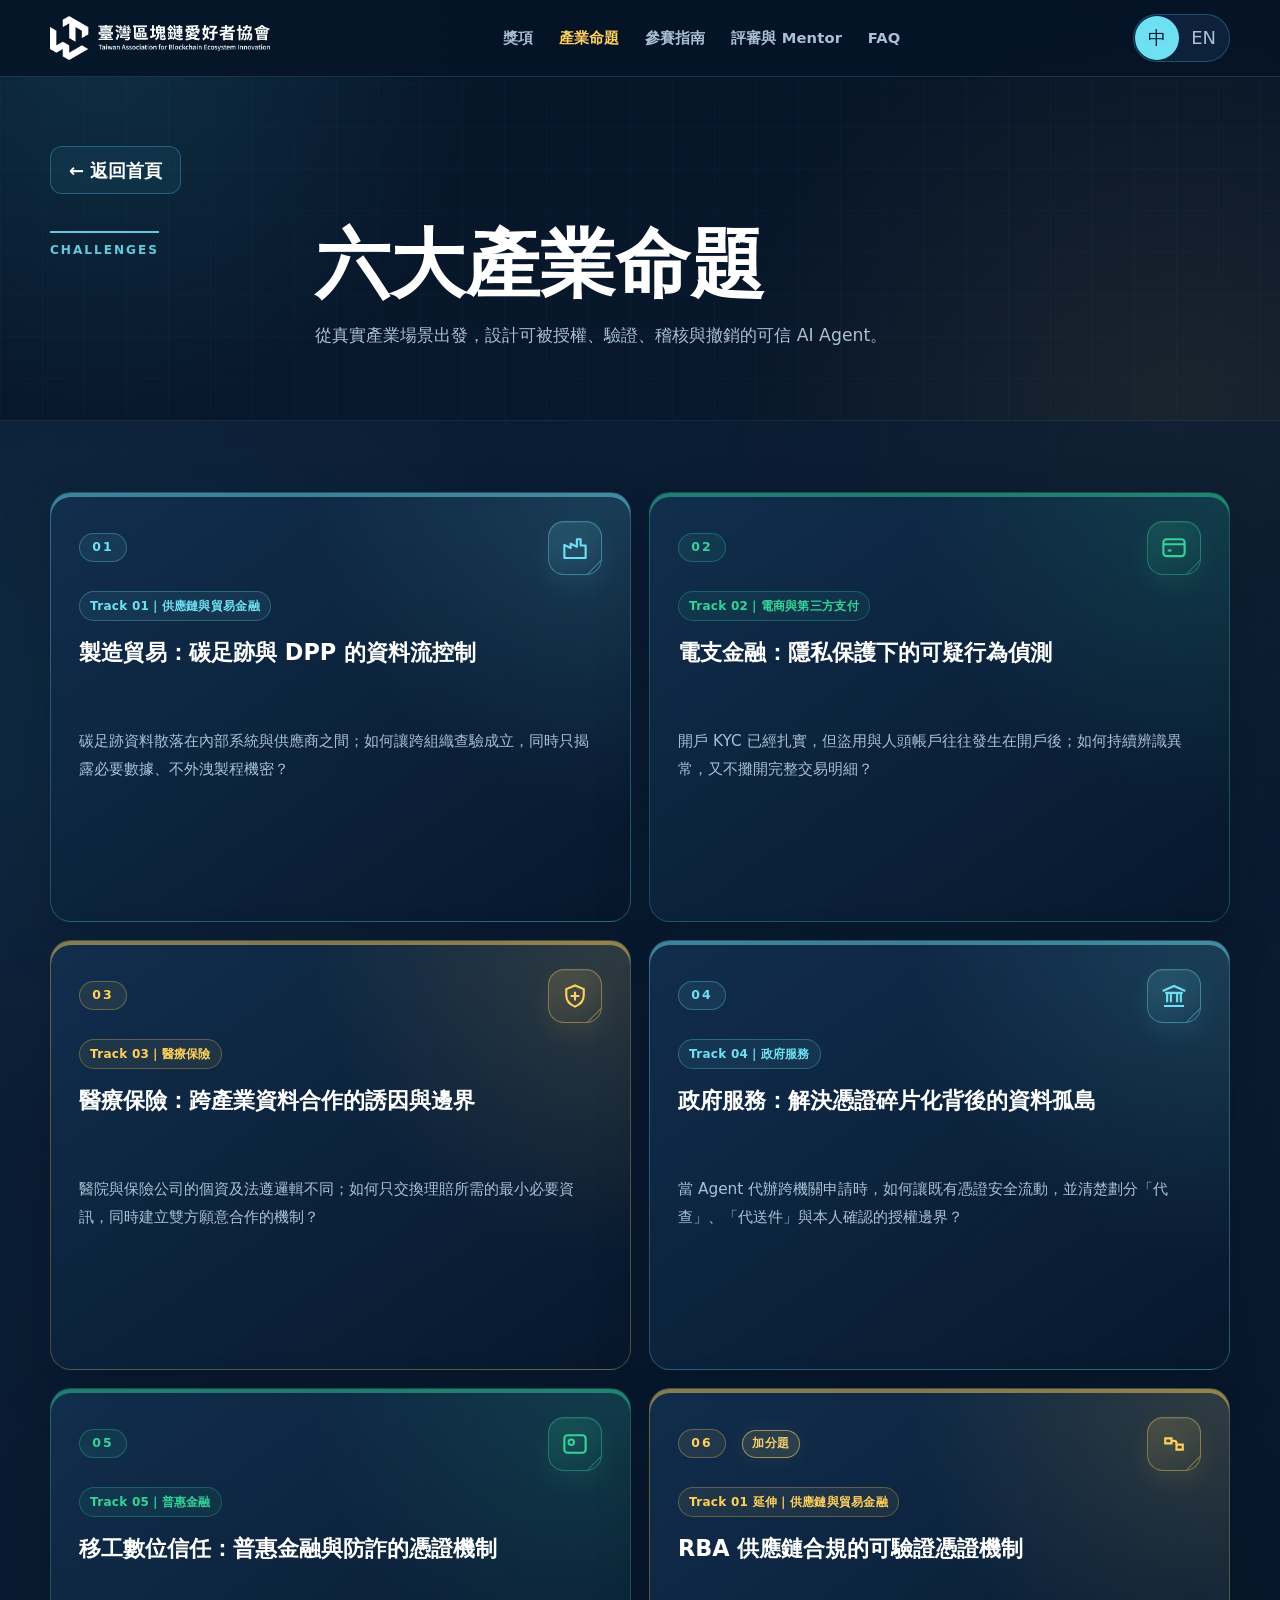
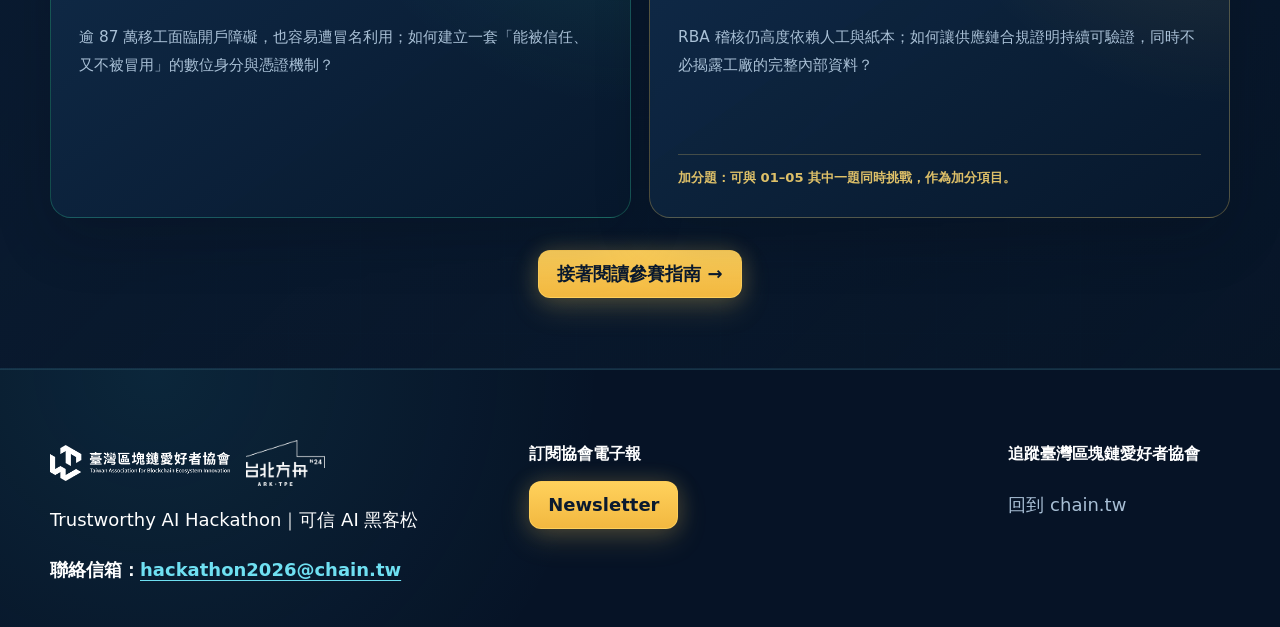
==== challenges.html @ 7a486832 "feat: restructure site into landing board and detail pages" ====
<!DOCTYPE html>
<html lang="zh-Hant" data-meta-prefix="challengesPage" data-canonical-path="challenges.html">
  <head>
    <meta charset="utf-8">
    <meta name="viewport" content="width=device-width, initial-scale=1">
    <title>六大產業命題｜可信 AI 黑客松 2026</title>
    <meta name="description" content="可信 AI 黑客松 2026 六大產業命題、核心可信問題與方向提示。">
    <meta property="og:title" content="六大產業命題｜可信 AI 黑客松 2026">
    <meta property="og:description" content="可信 AI 黑客松 2026 六大產業命題、核心可信問題與方向提示。">
    <meta property="og:type" content="website"><meta property="og:url" content="https://hackathon.chain.tw/challenges.html"><meta property="og:locale" content="zh_TW"><meta property="og:locale:alternate" content="en_US"><meta property="og:image" content="https://hackathon.chain.tw/assets/og-trustworthy-ai-hackathon.jpg">
    <meta name="twitter:card" content="summary_large_image"><meta name="twitter:title" content="六大產業命題｜可信 AI 黑客松 2026"><meta name="twitter:description" content="可信 AI 黑客松 2026 六大產業命題、核心可信問題與方向提示。"><meta name="twitter:image" content="https://hackathon.chain.tw/assets/og-trustworthy-ai-hackathon.jpg">
    <link rel="canonical" href="https://hackathon.chain.tw/challenges.html"><link rel="alternate" hreflang="zh-Hant" href="https://hackathon.chain.tw/challenges.html"><link rel="alternate" hreflang="en" href="https://hackathon.chain.tw/challenges.html?lang=en"><link rel="alternate" hreflang="x-default" href="https://hackathon.chain.tw/challenges.html">
    <link rel="icon" href="./assets/official/favicon.png"><meta name="theme-color" content="#0C1A2B"><link rel="stylesheet" href="./styles.css">
  </head>
  <body class="content-page">
    <svg class="icon-sprite" aria-hidden="true" focusable="false">
      <symbol id="icon-challenge-manufacturing" viewBox="0 0 24 24"><path d="M3.5 20V9.5l5 2.5V8.5l5 2.5V5h3v5h4v10h-17Z" fill="none" stroke="currentColor" stroke-width="1.7" stroke-linejoin="round"/></symbol>
      <symbol id="icon-challenge-finance" viewBox="0 0 24 24"><rect x="3.5" y="5" width="17" height="13.5" rx="2.5" fill="none" stroke="currentColor" stroke-width="1.7"/><path d="M3.5 9h17M7 14h3" stroke="currentColor" stroke-width="1.7"/></symbol>
      <symbol id="icon-challenge-health" viewBox="0 0 24 24"><path d="M12 20.5c4.5-2 7-5.1 7-9.2V6.5L12 3.6 5 6.5v4.8c0 4.1 2.5 7.2 7 9.2Z" fill="none" stroke="currentColor" stroke-width="1.7"/><path d="M8.5 12h7M12 8.5v7" stroke="currentColor" stroke-width="1.7"/></symbol>
      <symbol id="icon-challenge-government" viewBox="0 0 24 24"><path d="m3 8 9-4 9 4M5 9.5h14M6.5 9.5V17m3-7.5V17m5-7.5V17m3-7.5V17M4 20h16" fill="none" stroke="currentColor" stroke-width="1.7"/></symbol>
      <symbol id="icon-challenge-inclusion" viewBox="0 0 24 24"><rect x="3.5" y="5" width="17" height="14" rx="2.5" fill="none" stroke="currentColor" stroke-width="1.7"/><circle cx="9" cy="10.5" r="2.2" fill="none" stroke="currentColor" stroke-width="1.6"/></symbol>
      <symbol id="icon-challenge-compliance" viewBox="0 0 24 24"><path d="M5 7.5h5v4H5v-4Zm9 5h5v4h-5v-4Z" fill="none" stroke="currentColor" stroke-width="1.7"/><path d="M10 9.5h2a2 2 0 0 1 2 2v1" fill="none" stroke="currentColor" stroke-width="1.7"/></symbol>
    </svg>
    <a class="skip-link" href="#main" data-i18n="skip.main">跳到主要內容</a>
    <header class="site-header" data-header><div class="container header-inner">
      <a class="brand" href="./index.html"><img class="brand-logo" src="./assets/official/tabei-logo.png" alt="TABEI" width="2788" height="560"><span><strong>TABEI</strong><small>Trustworthy AI Hackathon</small></span></a>
      <button class="nav-toggle" type="button" aria-controls="site-nav" aria-expanded="false"><span></span><span></span><span></span><span class="sr-only" data-i18n="nav.menu">開啟選單</span></button>
      <div class="nav-panel" id="site-nav" data-nav-panel><nav class="site-nav" aria-label="主選單" data-i18n="aria.nav" data-i18n-attr="aria-label"><a href="./index.html#prizes" data-i18n="nav.prizes">獎項</a><a href="./challenges.html" aria-current="page" data-i18n="nav.tracks">產業命題</a><a href="./guide.html" data-i18n="nav.guide">參賽指南</a><a href="./index.html#judges" data-i18n="nav.network">評審與 Mentor</a><a href="./faq.html" data-i18n="nav.faq">FAQ</a></nav><div class="header-actions"><div class="language-toggle" role="group" aria-label="語言切換" data-i18n="aria.language" data-i18n-attr="aria-label"><button type="button" class="is-active" data-lang-button="zh-Hant" aria-pressed="true">中</button><button type="button" data-lang-button="en" aria-pressed="false">EN</button></div></div></div>
    </div></header>
    <main id="main">
      <section class="section page-intro"><div class="reveal container"><a class="button button-secondary" href="./index.html#tracks" data-i18n="challengesPage.back">← 返回首頁</a><div class="section-heading"><p class="section-kicker">Challenges</p><h1 data-i18n="challengesPage.title">六大產業命題</h1><p data-i18n="challengesPage.subtitle">從真實產業場景出發，設計可被授權、驗證、稽核與撤銷的可信 AI Agent。</p></div></div></section>
      <section class="section section-soft" id="tracks"><div class="reveal container"><div class="track-grid challenge-grid">
        <article class="track-card challenge-card" id="01" data-challenge-id="01"><div class="challenge-card-meta"><span class="track-index">01</span><span class="challenge-icon-frame" aria-hidden="true"><svg class="challenge-icon"><use href="#icon-challenge-manufacturing"></use></svg></span></div><p class="challenge-track-label" data-i18n="challenge.01.track"></p><h2 class="track-name" data-challenge-title data-i18n="challenge.01.title"></h2><p class="track-summary" data-challenge-question data-i18n="challenge.01.question"></p></article>
        <article class="track-card challenge-card" id="02" data-challenge-id="02"><div class="challenge-card-meta"><span class="track-index">02</span><span class="challenge-icon-frame" aria-hidden="true"><svg class="challenge-icon"><use href="#icon-challenge-finance"></use></svg></span></div><p class="challenge-track-label" data-i18n="challenge.02.track"></p><h2 class="track-name" data-challenge-title data-i18n="challenge.02.title"></h2><p class="track-summary" data-challenge-question data-i18n="challenge.02.question"></p></article>
        <article class="track-card challenge-card" id="03" data-challenge-id="03"><div class="challenge-card-meta"><span class="track-index">03</span><span class="challenge-icon-frame" aria-hidden="true"><svg class="challenge-icon"><use href="#icon-challenge-health"></use></svg></span></div><p class="challenge-track-label" data-i18n="challenge.03.track"></p><h2 class="track-name" data-challenge-title data-i18n="challenge.03.title"></h2><p class="track-summary" data-challenge-question data-i18n="challenge.03.question"></p></article>
        <article class="track-card challenge-card" id="04" data-challenge-id="04"><div class="challenge-card-meta"><span class="track-index">04</span><span class="challenge-icon-frame" aria-hidden="true"><svg class="challenge-icon"><use href="#icon-challenge-government"></use></svg></span></div><p class="challenge-track-label" data-i18n="challenge.04.track"></p><h2 class="track-name" data-challenge-title data-i18n="challenge.04.title"></h2><p class="track-summary" data-challenge-question data-i18n="challenge.04.question"></p></article>
        <article class="track-card challenge-card" id="05" data-challenge-id="05"><div class="challenge-card-meta"><span class="track-index">05</span><span class="challenge-icon-frame" aria-hidden="true"><svg class="challenge-icon"><use href="#icon-challenge-inclusion"></use></svg></span></div><p class="challenge-track-label" data-i18n="challenge.05.track"></p><h2 class="track-name" data-challenge-title data-i18n="challenge.05.title"></h2><p class="track-summary" data-challenge-question data-i18n="challenge.05.question"></p></article>
        <article class="track-card challenge-card" id="06" data-challenge-id="06"><div class="challenge-card-meta"><span class="track-index">06</span><span class="challenge-bonus-badge" data-i18n="challenge.06.badge">加分題</span><span class="challenge-icon-frame" aria-hidden="true"><svg class="challenge-icon"><use href="#icon-challenge-compliance"></use></svg></span></div><p class="challenge-track-label" data-i18n="challenge.06.track"></p><h2 class="track-name" data-challenge-title data-i18n="challenge.06.title"></h2><p class="track-summary" data-challenge-question data-i18n="challenge.06.question"></p><p class="challenge-bonus-note" data-i18n="challenge.06.note"></p></article>
      </div><div class="page-next"><a class="button button-primary" href="./guide.html" data-i18n="challengesPage.guide">接著閱讀參賽指南 →</a></div></div></section>
    </main>
    <footer class="site-footer"><div class="container footer-grid"><div class="footer-brand"><div class="footer-logo-row"><img src="./assets/official/tabei-logo.png" alt="TABEI" width="2788" height="560" loading="lazy"><img src="./assets/official/n24-logo-white.png" alt="N24 台北方舟" width="400" height="234" loading="lazy"></div><p>Trustworthy AI Hackathon｜可信 AI 黑客松</p><p class="footer-contact"><span data-i18n="footer.contact">聯絡信箱：</span><a href="mailto:hackathon2026@chain.tw" data-contact-link>hackathon2026@chain.tw</a></p></div><div class="footer-subscribe"><h2 data-i18n="footer.newsletter">訂閱協會電子報</h2><a class="button button-primary" href="https://chaintw.substack.com/" target="_blank" rel="noopener noreferrer" data-newsletter-link>Newsletter</a></div><div class="footer-links"><h2 data-i18n="footer.follow">追蹤臺灣區塊鏈愛好者協會</h2><a href="https://www.chain.tw/" target="_blank" rel="noopener noreferrer" data-i18n="footer.website">回到 chain.tw</a></div></div></footer>
    <button class="back-to-top" type="button" data-back-top data-i18n="back.top" data-i18n-attr="aria-label" hidden>↑</button><script src="./site-config.js"></script><script src="./content.js"></script><script src="./main.js"></script>
  </body>
</html>
---- styles.css ----
:root {
  --navy: var(--bg-deep);
  --teal: var(--brand);
  --gold: var(--accent);
  --bg-dark: var(--bg);
  --bg: var(--text);
  --bg-soft: var(--card-bg);
  --ink: var(--text);
  --ink-soft: var(--text-muted);
  --primary: var(--brand);
  --primary-dark: var(--bg);
  --trust: var(--teal);
  --award: var(--gold);
  --line: var(--card-border);
  --line-dark: rgba(255, 255, 255, 0.16);
  --shadow: 0 8px 18px rgba(10, 37, 64, 0.055);
  --shadow-soft: 0 12px 32px rgba(10, 37, 64, 0.07);
  --radius: 12px;
  --radius-sm: 10px;
  --max: 1200px;
}

* {
  box-sizing: border-box;
}

html {
  scroll-behavior: smooth;
}

body {
  margin: 0;
  color: var(--ink);
  background: var(--bg);
  font-family: "Noto Sans TC", "Microsoft JhengHei", Arial, system-ui, -apple-system, BlinkMacSystemFont, sans-serif;
  font-size: 17px;
  line-height: 1.75;
  text-rendering: optimizeLegibility;
}

body.nav-open {
  overflow: hidden;
}

img {
  max-width: 100%;
  display: block;
}

.icon-sprite {
  position: absolute;
  width: 0;
  height: 0;
  overflow: hidden;
}

svg {
  display: block;
}

a {
  color: inherit;
  text-decoration: none;
}

a:focus-visible,
button:focus-visible,
summary:focus-visible {
  outline: 3px solid rgba(21, 151, 167, 0.45);
  outline-offset: 3px;
}

p,
h1,
h2,
h3 {
  margin-top: 0;
}

ul,
ol {
  margin-top: 0;
}

button,
input {
  font: inherit;
}

.container {
  width: min(calc(100% - 40px), var(--max));
  margin-inline: auto;
}

.skip-link,
.sr-only {
  position: absolute;
  width: 1px;
  height: 1px;
  overflow: hidden;
  clip: rect(0, 0, 0, 0);
  white-space: nowrap;
}

.skip-link:focus {
  width: auto;
  height: auto;
  clip: auto;
  z-index: 100;
  top: 12px;
  left: 12px;
  padding: 10px 14px;
  border-radius: 8px;
  background: var(--bg);
  color: var(--ink);
}

.site-header {
  position: fixed;
  inset: 0 0 auto;
  z-index: 30;
  color: var(--ink);
  background: rgba(255, 255, 255, 0.96);
  border-bottom: 1px solid rgba(217, 226, 236, 0.8);
  transition: background 180ms ease, border-color 180ms ease, box-shadow 180ms ease;
}

.site-header.is-solid,
.site-header.is-open {
  background: rgba(255, 255, 255, 0.98);
  border-bottom: 1px solid var(--line);
  box-shadow: 0 8px 22px rgba(10, 37, 64, 0.08);
  backdrop-filter: blur(12px);
}

.header-inner {
  min-height: 76px;
  display: grid;
  grid-template-columns: auto 1fr auto;
  gap: 24px;
  align-items: center;
}

.brand {
  display: inline-flex;
  align-items: center;
  gap: 12px;
}

.brand-logo {
  width: 52px;
  height: 52px;
  object-fit: contain;
  border-radius: 0;
  background: transparent;
  padding: 0;
}

.brand strong,
.brand small {
  display: block;
}

.brand strong {
  font-weight: 800;
  letter-spacing: 0.02em;
}

.brand small {
  color: var(--muted, var(--ink-soft));
  font-size: 0.78rem;
}

.nav-panel {
  display: contents;
}

.site-nav {
  display: flex;
  align-items: center;
  justify-content: center;
  gap: 20px;
  font-size: 0.92rem;
  color: var(--ink-soft);
}

.site-nav a {
  padding: 8px 0;
}

.site-nav a:hover,
.site-nav a:focus-visible {
  color: var(--primary);
}

.header-actions {
  display: flex;
  align-items: center;
  gap: 12px;
}

.language-toggle {
  display: inline-flex;
  padding: 3px;
  border: 1px solid var(--line);
  border-radius: 8px;
  background: var(--text);
}

.language-toggle button {
  min-width: 38px;
  border: 0;
  border-radius: 999px;
  padding: 6px 9px;
  color: var(--ink-soft);
  background: transparent;
  cursor: pointer;
}

.language-toggle button.is-active {
  color: var(--text);
  background: var(--navy);
}

.nav-toggle {
  display: none;
  width: 42px;
  height: 42px;
  border: 1px solid var(--line);
  border-radius: 10px;
  background: var(--text);
  cursor: pointer;
}

.nav-toggle span:not(.sr-only) {
  display: block;
  width: 18px;
  height: 2px;
  margin: 4px auto;
  background: var(--navy);
}

.button {
  display: inline-flex;
  align-items: center;
  justify-content: center;
  min-height: 48px;
  padding: 12px 18px;
  border: 1px solid transparent;
  border-radius: 4px;
  font-weight: 700;
  line-height: 1.2;
  transition: transform 160ms ease, background 160ms ease, border-color 160ms ease;
}

.button:hover,
.button:focus-visible {
  transform: translateY(-1px);
}

.button[aria-disabled="true"] {
  cursor: not-allowed;
  opacity: 0.78;
}

.button[aria-disabled="true"]:hover,
.button[aria-disabled="true"]:focus-visible {
  transform: none;
}

.button-primary {
  color: var(--text);
  background: var(--navy);
}

.button-primary:hover,
.button-primary:focus-visible {
  background: var(--bg);
}

.button-secondary {
  color: var(--ink);
  background: var(--text);
  border-color: var(--line);
}

.hero .button-secondary,
.partner-cta .button-secondary {
  color: var(--text);
  background: rgba(255, 255, 255, 0.08);
  border-color: rgba(255, 255, 255, 0.28);
}

.button-small {
  min-height: 38px;
  padding: 9px 14px;
  font-size: 0.88rem;
}

.hero {
  position: relative;
  min-height: auto;
  padding: 150px 0 86px;
  overflow: hidden;
  color: var(--ink);
  background:
    linear-gradient(180deg, rgba(246, 249, 251, 0.96), var(--text) 72%),
    radial-gradient(circle at 88% 18%, rgba(0, 169, 157, 0.08), transparent 26%);
}

.network-bg {
  display: none;
}

.hero-grid {
  position: relative;
  z-index: 1;
  display: grid;
  grid-template-columns: minmax(0, 1.1fr) minmax(320px, 0.55fr);
  gap: 64px;
  align-items: center;
}

.eyebrow,
.section-kicker,
.panel-kicker,
.award-label {
  color: var(--trust);
  font-size: 0.82rem;
  font-weight: 800;
  letter-spacing: 0.08em;
  text-transform: uppercase;
}

.hero h1 {
  margin-bottom: 12px;
  color: var(--navy);
  font-family: "Noto Sans TC", "Microsoft JhengHei", Arial, sans-serif;
  font-size: clamp(3rem, 7vw, 5.8rem);
  line-height: 1.08;
  letter-spacing: 0;
}

.hero-subtitle {
  max-width: 780px;
  color: var(--primary);
  font-size: clamp(1.18rem, 2.5vw, 1.72rem);
  font-weight: 700;
}

.hero-lede {
  max-width: 680px;
  color: var(--ink-soft);
  font-size: 1.08rem;
}

.hero-meta {
  display: flex;
  flex-wrap: wrap;
  gap: 10px;
  margin: 30px 0;
}

.hero-meta span {
  padding: 9px 12px;
  border: 1px solid var(--line);
  border-radius: 8px;
  background: var(--text);
  color: var(--ink);
}

.hero-cta,
.cta-row {
  display: flex;
  flex-wrap: wrap;
  gap: 12px;
}

.hero-panel {
  padding: 28px;
  border: 1px solid var(--line);
  border-radius: var(--radius);
  background: var(--text);
  box-shadow: var(--shadow);
  backdrop-filter: none;
}

.hero-panel h2 {
  font-size: 1.55rem;
}

.trust-list {
  display: grid;
  gap: 12px;
  padding: 0;
  margin: 0;
  list-style: none;
}

.trust-list li {
  padding: 12px 14px;
  border: 1px solid var(--line);
  border-radius: 12px;
  color: var(--ink-soft);
  background: var(--bg-soft);
}

.trust-group {
  display: grid;
  gap: 12px;
  margin-top: 18px;
}

.trust-group h3 {
  margin: 0;
  color: var(--ink);
  font-size: 0.92rem;
  font-weight: 900;
}

.hero-panel .trust-group h3 {
  color: var(--primary-light);
}

.trust-group-extra {
  margin-top: 22px;
  padding-top: 18px;
  border-top: 1px solid var(--line);
}

.trust-list-secondary {
  grid-template-columns: repeat(2, minmax(0, 1fr));
}

.trust-list-secondary li {
  padding: 10px 12px;
  border-style: dashed;
  color: var(--ink-soft);
  background: var(--text);
  font-size: 0.92rem;
}

.section {
  padding: 54px 0;
  scroll-margin-top: 88px;
}

.section-soft {
  background: var(--bg-soft);
}

.section-heading {
  margin-bottom: 30px;
}

.section-heading.narrow {
  max-width: 760px;
  margin-inline: auto;
  text-align: center;
}

.section-heading h2 {
  margin-bottom: 12px;
  font-family: "Noto Sans TC", "Microsoft JhengHei", Arial, sans-serif;
  font-size: clamp(2rem, 4.5vw, 3.2rem);
  line-height: 1.15;
  letter-spacing: 0;
}

.section-heading p:not(.section-kicker) {
  max-width: 720px;
  color: var(--ink-soft);
  font-size: 1.06rem;
}

.section-heading.narrow p {
  margin-inline: auto;
}

.two-column {
  display: grid;
  grid-template-columns: minmax(0, 0.72fr) minmax(0, 1fr);
  gap: 56px;
  align-items: start;
}

.prose-card,
.feature-card,
.track-card,
.info-card,
.score-card,
.prize-card,
.workshop-card,
.partner-group,
.contact-card {
  border: 1px solid var(--line);
  border-radius: var(--radius);
  background: var(--text);
  box-shadow: var(--shadow);
}

.prose-card {
  padding: 34px;
  border: 1px solid var(--line);
  font-size: 1.08rem;
}

.question-grid {
  display: grid;
  grid-template-columns: repeat(2, minmax(0, 1fr));
  gap: 12px;
  margin-top: 24px;
}

.question-grid span {
  padding: 14px;
  border-left: 3px solid var(--primary);
  border-radius: 12px;
  background: var(--bg-soft);
  font-weight: 700;
}

.feature-grid,
.minimum-grid,
.prize-grid,
.track-grid {
  display: grid;
  grid-template-columns: repeat(4, minmax(0, 1fr));
  gap: 18px;
  border: 0;
}

.feature-card,
.minimum-card,
.prize-card {
  padding: 28px;
  border: 1px solid var(--line);
}

.foundation-groups {
  display: grid;
  gap: 20px;
}

.foundation-group {
  padding: 24px;
  border: 1px solid var(--line);
  border-radius: var(--radius-sm);
  background: var(--text);
}

.foundation-group > h3 {
  margin: 0 0 18px;
  color: var(--primary);
  font-size: 1.1rem;
}

.minimum-grid-compact {
  grid-template-columns: repeat(3, minmax(0, 1fr));
}

.minimum-grid-secondary {
  grid-template-columns: repeat(2, minmax(0, 1fr));
}

.minimum-card {
  min-height: 230px;
}

.minimum-card-secondary {
  min-height: 190px;
  background: var(--bg-soft);
}

.foundation-explain {
  max-width: 920px;
  margin: 22px auto 0;
  color: var(--ink-soft);
  line-height: 1.75;
}

.feature-icon,
.minimum-card span {
  width: 42px;
  height: 42px;
  display: grid;
  place-items: center;
  margin-bottom: 18px;
  border-radius: 6px;
  color: var(--primary);
  background: rgba(31, 111, 235, 0.08);
  font-weight: 800;
}

.feature-icon svg,
.minimum-card span svg,
.track-icon svg,
.card-icon {
  width: 24px;
  height: 24px;
}

.card-icon {
  margin-bottom: 16px;
  color: var(--primary);
}

.feature-card h3,
.minimum-card h3,
.track-card h3,
.info-card h3,
.score-card h3,
.prize-card h3,
.workshop-card h3,
.partner-group h3,
.contact-card h3 {
  margin-bottom: 10px;
  font-size: 1.2rem;
}

.feature-card p,
.minimum-card p,
.track-card dd,
.info-card li,
.prize-card p,
.workshop-card p,
.value-card p,
.contact-card p {
  color: var(--ink-soft);
}

.stat-grid {
  display: grid;
  grid-template-columns: repeat(5, minmax(0, 1fr));
  gap: 14px;
  margin-bottom: 24px;
  border: 0;
}

.stat-grid div {
  min-height: 126px;
  display: grid;
  align-content: center;
  padding: 18px;
  border: 1px solid var(--line);
  border-radius: var(--radius-sm);
  box-shadow: var(--shadow);
  background: var(--text);
}

.stat-grid strong {
  color: var(--primary);
  font-size: 2.2rem;
  line-height: 1;
}

.stat-grid span {
  color: var(--ink-soft);
  font-weight: 700;
}

.day-grid,
.score-grid,
.workshop-grid,
.sponsor-grid {
  display: grid;
  grid-template-columns: repeat(3, minmax(0, 1fr));
  gap: 18px;
  background: transparent;
}

.day-card {
  padding: 24px;
  border: 1px solid var(--line);
  border-radius: var(--radius);
  color: var(--ink);
  background: var(--text);
  box-shadow: var(--shadow);
}

.day-card span,
.workshop-card span {
  display: inline-flex;
  margin-bottom: 12px;
  color: var(--trust);
  font-weight: 800;
}

.day-card p {
  color: var(--ink-soft);
}

.track-grid {
  grid-template-columns: repeat(2, minmax(0, 1fr));
  gap: 18px;
  border: 0;
}

.track-card {
  display: block;
  padding: 28px;
  border: 1px solid var(--line);
}

.track-icon {
  width: 52px;
  height: 52px;
  display: grid;
  place-items: center;
  margin-bottom: 18px;
  border-radius: 6px;
  color: var(--text);
  background: linear-gradient(135deg, var(--primary), var(--trust));
  font-weight: 800;
}

.track-card dl {
  display: grid;
  gap: 8px;
  margin: 0;
}

.track-card dt {
  margin-top: 10px;
  color: var(--ink);
  font-weight: 800;
}

.track-card dd {
  margin: 0;
}

.pill-row {
  display: flex;
  flex-wrap: wrap;
  gap: 12px;
  margin-bottom: 28px;
}

.pill-row span {
  padding: 11px 14px;
  border: 1px solid rgba(23, 176, 168, 0.34);
  border-radius: 2px;
  color: var(--brand-bright);
  background: rgba(23, 176, 168, 0.1);
  font-weight: 800;
}

.minimum-grid {
  grid-template-columns: repeat(3, minmax(0, 1fr));
  gap: 18px;
  border: 0;
}

.minimum-card {
  border: 1px solid var(--line);
  border-radius: var(--radius);
  box-shadow: var(--shadow);
  background: var(--text);
}

.callout {
  margin-top: 24px;
  padding: 18px 20px;
  border-left: 4px solid var(--award);
  border-radius: var(--radius-sm);
  background: var(--text)8df;
  color: var(--accent);
  font-weight: 700;
}

.split-layout {
  display: grid;
  grid-template-columns: minmax(0, 0.52fr) minmax(0, 1fr);
  gap: 44px;
}

.rule-stack {
  display: grid;
  gap: 16px;
}

.info-card {
  padding: 24px;
}

.check-list {
  display: grid;
  gap: 8px;
  padding-left: 18px;
  margin-bottom: 0;
}

.score-grid {
  grid-template-columns: repeat(2, minmax(0, 1fr));
}

.score-card {
  padding: 30px;
}

.score-row {
  display: flex;
  justify-content: space-between;
  gap: 20px;
  padding: 16px 0;
  border-top: 1px solid var(--line);
}

.score-row strong {
  color: var(--primary);
  font-size: 1.4rem;
}

.prize-grid {
  grid-template-columns: 1.2fr repeat(3, minmax(0, 0.9fr));
  gap: 18px;
  border: 0;
}

.prize-grid-conservative {
  grid-template-columns: minmax(0, 1fr);
  max-width: 680px;
  margin: 0 auto;
}

.prize-grid-public {
  grid-template-columns: repeat(3, minmax(0, 1fr));
  max-width: 980px;
  margin: 0 auto;
}

.prize-main {
  border-color: rgba(226, 179, 57, 0.5);
  background: rgba(15,37,64,0.78);
  min-height: 230px;
  display: grid;
  align-content: center;
}

.prize-grid-public .prize-card {
  min-height: 230px;
  display: grid;
  align-content: center;
  gap: 12px;
}

.prize-card h3 {
  color: var(--ink);
  font-size: 1.6rem;
}

.prize-amount {
  margin: 0;
  color: var(--primary);
  font-size: clamp(1.4rem, 2.6vw, 2rem);
  font-weight: 900;
  line-height: 1.2;
}

.prize-total {
  width: fit-content;
  margin: 24px auto 0;
  padding: 10px 14px;
  border: 1px solid rgba(22, 143, 163, 0.2);
  border-radius: 999px;
  color: var(--primary);
  background: rgba(22, 143, 163, 0.08);
  font-weight: 900;
}

.prize-card ul {
  padding-left: 18px;
  margin-bottom: 0;
  color: var(--ink-soft);
}

.vc-flow {
  display: grid;
  grid-template-columns: repeat(6, minmax(0, 1fr));
  gap: 12px;
  border: 0;
  position: relative;
}

.vc-flow span {
  min-height: 118px;
  display: grid;
  align-content: center;
  justify-items: center;
  padding: 16px;
  border: 1px solid var(--line);
  border-radius: var(--radius-sm);
  background: var(--text);
  box-shadow: var(--shadow);
  text-align: center;
  font-weight: 800;
}

.vc-flow small {
  color: var(--ink-soft);
  font-weight: 600;
}

.muted {
  color: var(--ink-soft);
}

.center {
  max-width: 720px;
  margin: 24px auto 0;
  text-align: center;
}

.workshop-grid {
  grid-template-columns: repeat(2, minmax(0, 1fr));
}

.workshop-grid-conservative {
  max-width: 900px;
  margin: 0 auto;
}

.workshop-card {
  padding: 28px;
  min-height: 230px;
  display: grid;
  align-content: start;
  gap: 12px;
}

.workshop-card span {
  display: inline-flex;
  width: fit-content;
  padding: 6px 10px;
  border-radius: 999px;
  color: var(--primary);
  background: rgba(22, 143, 163, 0.1);
  font-weight: 800;
}

.partner-groups {
  display: grid;
  grid-template-columns: repeat(3, minmax(0, 1fr));
  gap: 18px;
}

.partner-group {
  padding: 24px;
}

.partner-group p {
  margin-bottom: 0;
  color: var(--ink-soft);
}

.partner-grid {
  display: grid;
  grid-template-columns: repeat(3, minmax(0, 1fr));
  gap: 12px;
}

.partner-box {
  min-height: 120px;
  display: grid;
  align-content: center;
  gap: 10px;
  padding: 18px;
  border: 1px dashed var(--card-border);
  border-radius: var(--radius-sm);
  background: var(--bg-soft);
}

.partner-box strong {
  font-size: 1.18rem;
}

.partner-box span {
  display: inline-flex;
  width: fit-content;
  padding: 6px 9px;
  border-radius: 4px;
  color: var(--accent);
  background: rgba(226, 179, 57, 0.2);
  font-size: 0.82rem;
  font-weight: 800;
}

.partner-cta {
  color: var(--ink);
  background: var(--text);
  border-top: 1px solid var(--line);
  border-bottom: 1px solid var(--line);
}

.partner-cta .section-heading p:not(.section-kicker) {
  color: var(--ink-soft);
}

.sponsor-grid {
  grid-template-columns: 0.48fr 1fr;
  align-items: start;
}

.value-grid {
  display: grid;
  grid-template-columns: repeat(4, minmax(0, 1fr));
  gap: 16px;
  border: 0;
}

.value-card {
  padding: 24px;
  border: 1px solid var(--line);
  border-radius: var(--radius-sm);
  background: var(--text);
  box-shadow: var(--shadow);
}

.value-card h3 {
  color: var(--primary);
}

.value-card p {
  margin-bottom: 0;
  color: var(--ink-soft);
}

.sponsor-grid .cta-row {
  grid-column: 2;
}

.faq-list {
  display: grid;
  gap: 12px;
  max-width: 900px;
}

.faq-list details {
  border: 1px solid var(--line);
  border-radius: var(--radius-sm);
  background: var(--text);
  box-shadow: var(--shadow);
}

.faq-list summary {
  cursor: pointer;
  padding: 18px 20px;
  font-weight: 800;
}

.faq-list p {
  margin: 0;
  padding: 0 20px 18px;
  color: var(--ink-soft);
  line-height: 1.75;
}

.contact-section {
  background: var(--text);
}

.contact-grid {
  display: grid;
  grid-template-columns: minmax(0, 0.8fr) minmax(280px, 0.55fr);
  gap: 24px;
  align-items: start;
}

.subscribe-form {
  padding: 26px;
  border: 1px solid var(--line);
  border-radius: var(--radius);
  background: var(--bg-soft);
}

.subscribe-form label {
  display: block;
  margin-bottom: 10px;
  font-weight: 800;
}

.input-row,
.footer-form {
  display: grid;
  grid-template-columns: 1fr auto;
  gap: 10px;
}

.input-row input,
.footer-form input {
  min-width: 0;
  width: 100%;
  border: 1px solid var(--line);
  border-radius: 999px;
  padding: 13px 16px;
  color: var(--ink);
  background: var(--text);
}

.form-note {
  grid-column: 1 / -1;
  margin: 10px 0 0;
  color: var(--ink-soft);
  font-size: 0.9rem;
}

.contact-card {
  padding: 26px;
}

.contact-card a:not(.button) {
  color: var(--primary);
  font-weight: 800;
}

.site-footer {
  padding: 70px 0 24px;
  color: var(--text);
  background: var(--bg-deep);
}

.footer-grid {
  display: grid;
  grid-template-columns: 1fr 1fr 0.5fr;
  gap: 36px;
}

.footer-logo-row {
  display: flex;
  flex-wrap: wrap;
  gap: 16px;
  margin-bottom: 18px;
}

.footer-logo-row img {
  max-height: 46px;
  max-width: 180px;
  object-fit: contain;
  width: auto;
}

.footer-logo-row img:first-child {
  border-radius: 0;
}

.footer-subscribe h2,
.footer-links h2 {
  font-size: 1rem;
}

.footer-form button {
  border: 0;
  border-radius: 999px;
  padding: 12px 16px;
  color: var(--text);
  background: var(--primary);
  font-weight: 800;
  cursor: pointer;
}

.footer-links {
  display: grid;
  align-content: start;
  gap: 8px;
}

.footer-links a {
  color: rgba(255, 255, 255, 0.74);
}

.footer-bottom {
  margin-top: 44px;
  padding-top: 22px;
  border-top: 1px solid var(--line-dark);
  color: rgba(255, 255, 255, 0.62);
  font-size: 0.9rem;
}

.reveal {
  opacity: 1;
  transform: none;
}

body.js-on .reveal {
  opacity: 0;
  transform: translateY(18px);
  transition: opacity 520ms ease, transform 520ms ease;
}

body.js-on .reveal.is-visible {
  opacity: 1;
  transform: translateY(0);
}

body.js-on .hero .reveal {
  opacity: 1;
  transform: none;
}

body.is-en .section-heading p:not(.section-kicker),
body.is-en .hero-lede {
  letter-spacing: 0;
}

@media (max-width: 1080px) {
  .site-nav {
    gap: 12px;
    font-size: 0.86rem;
  }

  .hero-grid,
  .two-column,
  .split-layout,
  .contact-grid,
  .sponsor-grid {
    grid-template-columns: 1fr;
  }

  .sponsor-grid .cta-row {
    grid-column: auto;
  }

  .feature-grid,
  .minimum-grid,
  .prize-grid,
  .value-grid {
    grid-template-columns: repeat(2, minmax(0, 1fr));
  }

  .prize-grid-public {
    grid-template-columns: repeat(3, minmax(0, 1fr));
  }

  .minimum-grid-compact {
    grid-template-columns: repeat(2, minmax(0, 1fr));
  }

  .stat-grid,
  .vc-flow {
    grid-template-columns: repeat(3, minmax(0, 1fr));
  }

  .partner-groups {
    grid-template-columns: 1fr;
  }
}

@media (max-width: 820px) {
  .container {
    width: min(calc(100% - 28px), var(--max));
  }

  .header-inner {
    grid-template-columns: auto auto;
    justify-content: space-between;
    min-height: 68px;
  }

  .nav-toggle {
    display: block;
  }

  .site-nav,
  .header-actions {
    position: static;
    display: flex;
    background: transparent;
  }

  .nav-panel {
    position: fixed;
    top: 78px;
    left: 14px;
    right: 14px;
    display: none;
    flex-direction: column;
    gap: 16px;
    padding: 18px;
    border: 1px solid var(--line);
    border-radius: var(--radius);
    background: rgba(255, 255, 255, 0.98);
    box-shadow: 0 20px 60px rgba(10, 37, 64, 0.16);
  }

  .site-nav {
    flex-direction: column;
    align-items: stretch;
    gap: 8px;
  }

  .header-actions {
    align-items: center;
    justify-content: space-between;
    padding-top: 14px;
    border-top: 1px solid var(--line);
  }

  body.nav-open .nav-panel {
    display: flex;
  }

  .hero {
    min-height: auto;
    padding: 126px 0 72px;
  }

  .hero h1 {
    font-size: clamp(2.8rem, 16vw, 4.8rem);
  }

  .section {
    padding: 72px 0;
  }

  .question-grid,
  .track-grid,
  .day-grid,
  .score-grid,
  .workshop-grid,
  .footer-grid {
    grid-template-columns: 1fr;
  }

  .partner-grid {
    grid-template-columns: repeat(2, minmax(0, 1fr));
  }

  .input-row,
  .footer-form {
    flex-direction: column;
  }

  .footer-form {
    grid-template-columns: 1fr;
  }
}

@media (max-width: 560px) {
  .brand small {
    display: none;
  }

  .hero-meta,
  .hero-cta,
  .cta-row {
    align-items: stretch;
    flex-direction: column;
  }

  .button {
    width: 100%;
  }

  .feature-grid,
  .minimum-grid,
  .prize-grid,
  .stat-grid,
  .vc-flow,
  .value-grid,
  .partner-grid,
  .partner-groups {
    grid-template-columns: 1fr;
  }

  .prize-grid-public,
  .minimum-grid-compact,
  .minimum-grid-secondary,
  .trust-list-secondary {
    grid-template-columns: 1fr;
  }

  .stat-grid div,
  .vc-flow span {
    min-height: 96px;
  }
}

@media (prefers-reduced-motion: reduce) {
  html {
    scroll-behavior: auto;
  }

  *,
  *::before,
  *::after {
    transition-duration: 0.01ms !important;
    animation-duration: 0.01ms !important;
    animation-iteration-count: 1 !important;
  }

  body.js-on .reveal,
  .reveal {
    opacity: 1;
    transform: none;
  }
}

/* Visual parity refactor: TABEI / chain.tw association style */
:root {
  --brand-deep: var(--bg);
  --brand-teal: var(--brand);
  --brand-cyan: var(--brand-2);
  --brand-ice: rgba(79,195,247,0.08);
  --paper: var(--text);
  --surface: rgba(20,45,80,0.55);
  --ink: var(--text);
  --muted: var(--text-muted);
  --line: var(--card-border);
  --danger: var(--accent);
  --award-accent: var(--accent);
  --bg-dark: var(--brand-deep);
  --bg: var(--paper);
  --bg-soft: var(--surface);
  --ink-soft: var(--muted);
  --primary: var(--brand-teal);
  --primary-dark: var(--brand-2);
  --trust: var(--brand-teal);
  --award: var(--award-accent);
  --shadow: none;
  --shadow-soft: 0 8px 18px rgba(18, 60, 73, 0.045);
  --radius: 4px;
  --radius-sm: 4px;
  --max: 1180px;
}

body {
  color: var(--ink);
  background: var(--paper);
  font-family: "Noto Sans TC", "Microsoft JhengHei", "PingFang TC", system-ui, sans-serif;
  font-size: 18px;
  line-height: 1.75;
}

.site-header,
.site-header.is-solid,
.site-header.is-open {
  color: var(--ink);
  background: rgba(255, 255, 255, 0.98);
  border-bottom: 1px solid var(--line);
  box-shadow: none;
}

.brand-logo {
  width: 220px;
  height: auto;
  max-height: 52px;
  padding: 0;
  border-radius: 0;
  background: transparent;
}

.brand span {
  display: none;
}

.brand strong {
  color: var(--brand-deep);
  font-weight: 700;
}

.brand small,
.site-nav {
  color: var(--muted);
}

.site-nav a:hover,
.site-nav a:focus-visible {
  color: var(--brand-teal);
}

.button {
  border-radius: 2px;
}

.button-primary {
  color: var(--text);
  background: var(--brand-teal);
}

.button-primary:hover,
.button-primary:focus-visible {
  background: var(--primary-dark);
}

.language-toggle {
  border-color: var(--line);
  border-radius: 4px;
}

.language-toggle button {
  border-radius: 2px;
}

.language-toggle button.is-active {
  color: var(--text);
  background: var(--brand-deep);
}

.hero {
  color: var(--ink);
  background:
    linear-gradient(90deg, rgba(234, 246, 247, 0.72), rgba(255, 255, 255, 0.96) 44%, var(--text)),
    linear-gradient(180deg, var(--text), var(--text));
}

.network-bg {
  display: none !important;
}

.hero-grid {
  grid-template-columns: minmax(0, 1.08fr) minmax(320px, 0.5fr);
  gap: 72px;
}

.eyebrow,
.section-kicker,
.panel-kicker,
.award-label {
  color: var(--brand-teal);
  letter-spacing: 0.02em;
  text-transform: none;
}

.hero h1 {
  color: var(--brand-deep);
  font-family: "Noto Sans TC", "Microsoft JhengHei", "PingFang TC", system-ui, sans-serif;
  font-size: clamp(3rem, 5vw, 4.6rem);
  line-height: 1.08;
}

.hero-subtitle {
  color: var(--brand-deep);
}

.hero-lede,
.section-heading p:not(.section-kicker) {
  color: var(--muted);
}

.hero-meta span {
  border-color: var(--line);
  border-radius: 2px;
  background: rgba(255, 255, 255, 0.76);
  color: var(--ink);
}

.hero-panel {
  border: 1px solid var(--line);
  border-left: 4px solid var(--brand-teal);
  border-radius: 2px;
  background: var(--text);
  box-shadow: none;
}

.trust-list li {
  border-color: var(--line);
  border-radius: 2px;
  color: var(--muted);
  background: var(--text);
}

.section-soft {
  background: var(--brand-ice);
}

.section-heading h2 {
  color: var(--brand-deep);
  font-family: "Noto Sans TC", "Microsoft JhengHei", "PingFang TC", system-ui, sans-serif;
  font-size: clamp(2rem, 4vw, 2.7rem);
}

.prose-card,
.feature-card,
.track-card,
.info-card,
.score-card,
.prize-card,
.workshop-card,
.partner-group,
.contact-card,
.value-card,
.faq-list details,
.vc-flow span,
.day-card {
  border: 1px solid var(--line);
  border-radius: 2px;
  background: var(--text);
  box-shadow: none;
}

.feature-card,
.minimum-card,
.prize-card,
.workshop-card {
  border-top: 4px solid var(--brand-teal);
}

.feature-icon,
.minimum-card span {
  border-radius: 2px;
  color: var(--brand-teal);
  background: var(--brand-ice);
}

.stat-grid {
  gap: 0;
  border-top: 1px solid var(--line);
  border-bottom: 1px solid var(--line);
}

.stat-grid div {
  border: 0;
  border-right: 1px solid var(--line);
  border-radius: 0;
  box-shadow: none;
}

.stat-grid div:last-child {
  border-right: 0;
}

.stat-grid strong,
.score-row strong,
.value-card h3 {
  color: var(--brand-teal);
}

.track-icon {
  border-radius: 2px;
  background: var(--brand-teal);
}

.callout {
  border-left-color: var(--award-accent);
  border-radius: 2px;
  background: var(--text);
  color: var(--brand-deep);
}

.prize-main {
  border-color: var(--line);
  border-top-color: var(--award-accent);
  background: var(--text);
}

.partner-box {
  border-color: var(--line);
  border-radius: 2px;
  background: var(--text);
}

.partner-box span {
  color: var(--brand-deep);
  background: var(--brand-ice);
}

.faq-list summary:hover,
.faq-list summary:focus-visible {
  color: var(--brand-teal);
}

.site-footer {
  background: var(--brand-deep);
}

@media (max-width: 820px) {
  body {
    font-size: 16px;
  }

  .brand-logo {
    width: 150px;
    max-height: 42px;
  }

  .hero-grid {
    grid-template-columns: 1fr;
    gap: 36px;
  }

  .hero-copy {
    max-width: 100%;
  }

  .nav-panel {
    background: rgba(255, 255, 255, 0.98);
    border-color: var(--line);
    box-shadow: 0 18px 42px rgba(18, 60, 73, 0.12);
  }

  .header-actions {
    border-top-color: var(--line);
  }

  .hero h1 {
    font-size: clamp(2.4rem, 11vw, 3.1rem);
    max-width: 9em;
  }
}

@media (max-width: 420px) {
  .hero h1,
  .hero-subtitle,
  .hero-lede {
    max-width: 100%;
  }

  .hero-meta {
    align-items: stretch;
  }

  .hero-meta span {
    width: 100%;
  }
}

/* Header + hero continuity pass: dark TABEI first screen only */
:root {
  --tabei-navy: var(--bg-deep);
  --tabei-navy-2: var(--bg);
  --tabei-teal: var(--brand);
  --tabei-teal-hover: var(--brand-2);
  --tabei-cyan: var(--brand-bright);
  --tabei-white: var(--text);
  --tabei-muted: var(--text-muted);
  --tabei-line: rgba(255, 255, 255, 0.16);
}

.site-header,
.site-header.is-solid,
.site-header.is-open {
  color: var(--tabei-white);
  background: linear-gradient(90deg, rgba(11, 48, 66, 0.98), rgba(16, 63, 80, 0.98));
  border-bottom: 1px solid var(--tabei-line);
  box-shadow: none;
  backdrop-filter: blur(12px);
}

.brand-logo {
  filter: none;
  opacity: 1;
}

.site-nav {
  color: var(--tabei-muted);
}

.site-nav a {
  color: var(--tabei-muted);
}

.site-nav a:hover,
.site-nav a:focus-visible {
  color: var(--tabei-white);
}

.language-toggle {
  border-color: var(--tabei-line);
  background: rgba(255, 255, 255, 0.08);
}

.language-toggle button {
  color: var(--tabei-muted);
}

.language-toggle button.is-active {
  color: var(--tabei-navy);
  background: var(--tabei-white);
}

.site-header .button-primary {
  color: var(--tabei-white);
  background: var(--tabei-teal);
}

.site-header .button-primary:hover,
.site-header .button-primary:focus-visible {
  background: var(--tabei-teal-hover);
}

.nav-toggle {
  border-color: var(--tabei-line);
  color: var(--tabei-white);
  background: rgba(255, 255, 255, 0.08);
}

.hero {
  color: var(--tabei-white);
  background:
    radial-gradient(circle at 82% 22%, rgba(21, 151, 167, 0.34), transparent 28%),
    radial-gradient(circle at 16% 22%, rgba(158, 219, 225, 0.16), transparent 34%),
    linear-gradient(135deg, var(--tabei-navy) 0%, var(--tabei-navy-2) 52%, var(--bg-deep) 100%);
}

.hero::after {
  position: absolute;
  inset: auto 0 0;
  height: 1px;
  content: "";
  background: var(--tabei-line);
}

.hero .eyebrow,
.hero .panel-kicker {
  color: var(--tabei-cyan);
}

.hero h1,
.hero-subtitle {
  color: var(--tabei-white);
}

.hero-lede {
  color: var(--tabei-muted);
}

.hero-meta span {
  color: var(--tabei-white);
  border-color: var(--tabei-line);
  background: rgba(255, 255, 255, 0.08);
}

.hero .button-primary {
  color: var(--tabei-white);
  background: var(--tabei-teal);
}

.hero .button-primary:hover,
.hero .button-primary:focus-visible {
  background: var(--tabei-teal-hover);
}

.hero-panel {
  color: var(--tabei-white);
  border-color: var(--tabei-line);
  border-left-color: var(--tabei-cyan);
  background: rgba(255, 255, 255, 0.08);
}

.hero-panel h2 {
  color: var(--tabei-white);
}

.trust-list li {
  color: var(--tabei-muted);
  border-color: var(--tabei-line);
  background: rgba(255, 255, 255, 0.06);
}

@media (max-width: 820px) {
  .nav-panel {
    background: linear-gradient(180deg, rgba(11, 48, 66, 0.99), rgba(16, 63, 80, 0.99));
    border-color: var(--tabei-line);
    box-shadow: 0 18px 42px rgba(3, 22, 32, 0.26);
  }

  .header-actions {
    border-top-color: var(--tabei-line);
  }
}

/* KV visual system: Trustworthy AI Hackathon 2026 */
:root {
  --navy-900: #0A1A2F;
  --navy-800: #0C1A2B;
  --navy-700: #0F2540;
  --cyan-400: #39C2E0;
  --cyan-300: #6FE0F2;
  --gold-400: #FFD15C;
  --gold-500: #F2B840;
  --text-100: #FFFFFF;
  --text-300: #A9C0D6;
  --bg-deep: var(--navy-900);
  --bg: var(--navy-800);
  --brand: var(--cyan-400);
  --brand-2: var(--cyan-300);
  --brand-bright: var(--cyan-300);
  --accent: var(--gold-400);
  --accent-2: var(--gold-500);
  --text: var(--text-100);
  --text-muted: var(--text-300);
  --card-bg: rgba(15,37,64,0.55);
  --card-border: rgba(57,194,224,0.30);
  --glow: 0 0 24px rgba(57,194,224,0.35);
  --navy: var(--navy-900);
  --teal: var(--cyan-400);
  --gold: var(--gold-400);
  --bg-dark: var(--navy-900);
  --bg-soft: rgba(57,194,224,0.06);
  --ink: var(--text-100);
  --ink-soft: var(--text-300);
  --primary: var(--gold-400);
  --primary-dark: var(--gold-500);
  --trust: var(--cyan-400);
  --award: var(--gold-400);
  --line: var(--card-border);
  --line-dark: var(--card-border);
  --shadow: none;
  --shadow-soft: var(--glow);
  --radius: 12px;
  --radius-sm: 12px;
  --brand-deep: var(--navy-800);
  --brand-teal: var(--cyan-400);
  --brand-cyan: var(--cyan-300);
  --brand-ice: rgba(57,194,224,0.08);
  --paper: var(--navy-900);
  --surface: rgba(57,194,224,0.06);
  --muted: var(--text-300);
  --danger: var(--gold-400);
  --award-accent: var(--gold-400);
  --tabei-navy: var(--navy-900);
  --tabei-navy-2: var(--navy-800);
  --tabei-teal: var(--cyan-400);
  --tabei-teal-hover: var(--cyan-300);
  --tabei-cyan: var(--cyan-300);
  --tabei-white: var(--text-100);
  --tabei-muted: var(--text-300);
  --tabei-line: var(--card-border);
}

body {
  color: var(--text);
  background:
    radial-gradient(circle at 20% 0%, rgba(79,195,247,0.14), transparent 30%),
    radial-gradient(circle at 80% 20%, rgba(245,227,163,0.08), transparent 26%),
    linear-gradient(180deg, var(--bg-deep), var(--bg));
}

body::before {
  position: fixed;
  inset: 0;
  z-index: -1;
  pointer-events: none;
  content: "";
  opacity: 0.06;
  background-image:
    linear-gradient(rgba(79,195,247,0.55) 1px, transparent 1px),
    linear-gradient(90deg, rgba(79,195,247,0.55) 1px, transparent 1px);
  background-size: 42px 42px;
}

.site-header,
.site-header.is-solid,
.site-header.is-open {
  color: var(--text);
  background: rgba(7,21,40,0.9);
  border-bottom: 1px solid var(--card-border);
  box-shadow: none;
}

.site-nav,
.site-nav a,
.brand small {
  color: var(--text-muted);
}

.site-nav a:hover,
.site-nav a:focus-visible,
.contact-card a:not(.button),
.faq-list summary:hover,
.faq-list summary:focus-visible {
  color: var(--brand-bright);
}

a:focus-visible,
button:focus-visible,
summary:focus-visible {
  outline: 3px solid rgba(139,224,255,0.55);
}

.language-toggle,
.nav-toggle {
  border-color: var(--card-border);
  background: rgba(20,45,80,0.55);
}

.language-toggle button {
  color: var(--text-muted);
}

.language-toggle button.is-active {
  color: var(--bg-deep);
  background: var(--brand-bright);
}

.nav-toggle span:not(.sr-only) {
  background: var(--text);
}

.button-primary,
.site-header .button-primary,
.hero .button-primary,
.footer-form button {
  color: var(--bg-deep);
  background: var(--accent);
  box-shadow: 0 0 24px rgba(255,209,92,0.28);
}

.button-primary:hover,
.button-primary:focus-visible,
.site-header .button-primary:hover,
.site-header .button-primary:focus-visible,
.hero .button-primary:hover,
.hero .button-primary:focus-visible,
.footer-form button:hover,
.footer-form button:focus-visible {
  color: var(--bg-deep);
  background: var(--accent-2);
  border-color: var(--accent);
  box-shadow: 0 0 28px rgba(255,209,92,0.38);
}

.button-secondary,
.hero .button-secondary,
.partner-cta .button-secondary {
  color: var(--text);
  background: rgba(20,45,80,0.55);
  border-color: var(--card-border);
}

.hero {
  min-height: 760px;
  color: var(--text);
  background:
    linear-gradient(90deg, rgba(7,21,40,0.72), rgba(7,21,40,0.35)),
    image-set(url("./assets/images/hero-banner-2026.webp") type("image/webp"), url("./assets/images/hero-banner-2026.jpg") type("image/jpeg")) center / cover no-repeat,
    radial-gradient(circle at 70% 42%, rgba(79,195,247,0.26), transparent 32%),
    linear-gradient(135deg, var(--bg-deep), var(--bg));
}

.hero::before {
  position: absolute;
  inset: 0;
  pointer-events: none;
  content: "";
  background:
    linear-gradient(rgba(79,195,247,0.08) 1px, transparent 1px),
    linear-gradient(90deg, rgba(79,195,247,0.08) 1px, transparent 1px);
  background-size: 46px 46px;
}

.hero::after {
  background: var(--card-border);
}

.hero-grid {
  position: relative;
  z-index: 1;
  grid-template-columns: minmax(0, 720px);
  justify-content: start;
}

.hero-copy {
  max-width: 720px;
}

.hero h1 {
  color: var(--text);
  text-shadow: 0 0 28px rgba(79,195,247,0.42);
}

.hero-subtitle,
.hero-lede,
.section-heading p:not(.section-kicker),
.feature-card p,
.minimum-card p,
.track-card dd,
.info-card li,
.workshop-card p,
.contact-card p,
.faq-list p,
.timeline span,
.value-card p,
.partner-group p,
.muted {
  color: var(--text-muted);
}

.hero-meta span {
  color: var(--text);
  background: rgba(20,45,80,0.58);
  border-color: var(--card-border);
  backdrop-filter: blur(10px);
}

.hero-meta span:first-child {
  color: var(--accent);
  border-color: rgba(245,227,163,0.45);
  text-shadow: 0 0 18px rgba(245,227,163,0.28);
}

.hero-panel,
.prose-card,
.feature-card,
.track-card,
.info-card,
.score-card,
.prize-card,
.workshop-card,
.partner-group,
.contact-card,
.value-card,
.faq-list details,
.vc-flow span,
.day-card,
.foundation-group,
.minimum-card,
.stat-grid div,
.subscribe-form,
.partner-box {
  color: var(--text);
  background: var(--card-bg);
  border: 1px solid var(--card-border);
  border-radius: 12px;
  box-shadow: none;
  backdrop-filter: blur(12px);
  transition: transform 160ms ease, box-shadow 160ms ease, border-color 160ms ease;
}

.feature-card:hover,
.track-card:hover,
.info-card:hover,
.score-card:hover,
.prize-card:hover,
.workshop-card:hover,
.partner-group:hover,
.contact-card:hover,
.value-card:hover,
.minimum-card:hover,
.day-card:hover {
  transform: translateY(-2px);
  border-color: var(--brand);
  box-shadow: var(--glow);
}

.section,
.section-soft,
.partner-cta,
.contact-section {
  background: transparent;
}

.section-kicker,
.eyebrow,
.panel-kicker,
.award-label,
.day-card span,
.workshop-card span,
.timeline time {
  color: var(--accent);
}

.section-heading h2,
.feature-card h3,
.minimum-card h3,
.track-card h3,
.info-card h3,
.score-card h3,
.prize-card h3,
.workshop-card h3,
.partner-group h3,
.contact-card h3,
.foundation-group > h3,
.trust-group h3,
.hero-panel h2 {
  color: var(--text);
}

.stat-grid {
  border-color: var(--card-border);
}

.stat-grid strong,
.score-row strong,
.value-card h3 {
  color: var(--accent);
  text-shadow: 0 0 18px rgba(255,209,92,0.28);
}

#prizes .section-heading p,
.prize-amount,
.prize-total {
  color: var(--accent);
}

.score-row {
  position: relative;
  border-top-color: var(--card-border);
}

.score-row::before {
  position: absolute;
  left: 0;
  bottom: 0;
  width: 100%;
  height: 2px;
  content: "";
  background: linear-gradient(90deg, var(--brand), var(--brand-bright));
  opacity: 0.65;
}

.trust-list li,
.trust-list-secondary li,
.pill-row span,
.workshop-card span,
.timeline time,
.partner-box span,
.question-grid span {
  color: var(--text);
  background: rgba(20,45,80,0.55);
  border-color: var(--card-border);
}

.track-icon,
.feature-icon,
.minimum-card span {
  color: var(--brand-bright);
  background: rgba(79,195,247,0.1);
  border: 1px solid var(--card-border);
  box-shadow: var(--glow);
}

.feature-icon svg,
.minimum-card span svg,
.track-icon svg,
.card-icon {
  stroke: currentColor;
  fill: none;
  filter: drop-shadow(0 0 8px rgba(79,195,247,0.38));
}

.track-card,
.minimum-card {
  position: relative;
  overflow: hidden;
}

.track-card::before,
.track-card::after,
.minimum-card::before,
.minimum-card::after {
  position: absolute;
  width: 28px;
  height: 28px;
  pointer-events: none;
  content: "";
  opacity: 0.9;
}

.track-card::before,
.minimum-card::before {
  top: 12px;
  left: 12px;
  border-top: 2px solid var(--brand-bright);
  border-left: 2px solid var(--brand-bright);
}

.track-card::after,
.minimum-card::after {
  right: 12px;
  bottom: 12px;
  border-right: 2px solid var(--brand-bright);
  border-bottom: 2px solid var(--brand-bright);
}

.callout {
  color: var(--accent);
  background: rgba(245,227,163,0.12);
  border-left-color: var(--accent);
}

.input-row input,
.footer-form input {
  color: var(--text);
  background: var(--card-bg);
  border-color: var(--card-border);
}

.input-row input::placeholder,
.footer-form input::placeholder {
  color: var(--text-muted);
}

.site-footer {
  color: var(--text);
  background: var(--bg-deep);
  border-top: 1px solid var(--card-border);
}

.footer-logo-row img:first-child {
  background: transparent;
}

.footer-links a,
.footer-bottom {
  color: var(--text-muted);
}

@media (max-width: 820px) {
  .nav-panel {
    background: rgba(7,21,40,0.96);
    border-color: var(--card-border);
    box-shadow: var(--glow);
  }

  .hero {
    background:
      linear-gradient(180deg, rgba(7,21,40,0.82), rgba(7,21,40,0.42)),
      image-set(url("./assets/images/hero-banner-2026.webp") type("image/webp"), url("./assets/images/hero-banner-2026.jpg") type("image/jpeg")) center center / cover no-repeat,
      linear-gradient(135deg, var(--bg-deep), var(--bg));
  }
}

@media (max-width: 560px) {
  .hero {
    background-position: center center;
  }
}

/* Roadmap vertical spine */
.timeline{
  counter-reset:timeline-step; position:relative;
  display:flex; flex-direction:column; gap:4px;
  max-width:720px; margin:10px 0 0; padding:6px 0; border:0; background:none;
}
.timeline::before{
  content:""; position:absolute; left:19px; top:22px; bottom:22px;
  width:2px; border-radius:2px;
  background:linear-gradient(180deg,var(--cyan-400) 0%,var(--cyan-300) 45%,var(--gold-400) 100%);
  opacity:.6;
}
.timeline-step{
  counter-increment:timeline-step; list-style:none; position:relative;
  display:flex; align-items:center; flex-wrap:wrap; gap:14px;
  min-height:auto; margin:0; padding:15px 18px 15px 52px;
  border:1px solid transparent; border-radius:12px; background:none; box-shadow:none;
  transition:background .18s ease,border-color .18s ease;
}
.timeline-step:hover{
  background:linear-gradient(180deg,rgba(79,195,247,.06),rgba(15,37,64,.5));
  border-color:var(--card-border);
}
.timeline-step::before{
  content:""; position:absolute; left:13px; top:50%; transform:translateY(-50%);
  width:14px; height:14px; border-radius:999px;
  background:var(--cyan-400); border:3px solid var(--navy-900);
  box-shadow:0 0 0 2px rgba(57,194,224,.35); z-index:1;
}
.timeline-step::after{display:none;}
.timeline-prep::before {background:var(--cyan-300); box-shadow:0 0 0 2px rgba(111,224,242,.35);}
.timeline-event::before{background:var(--gold-400); box-shadow:0 0 0 2px rgba(255,209,92,.4);}
.timeline-step time{
  flex:0 0 auto; display:inline-flex; align-items:center; justify-content:center;
  min-width:104px; min-height:34px; padding:6px 14px; border-radius:999px;
  border:1px solid rgba(255,209,92,.32); color:var(--gold-400); background:rgba(255,209,92,.08);
  font-weight:900; line-height:1;
}
.timeline-step span{flex:1 1 200px; color:var(--text); font-size:1.05rem; font-weight:800; line-height:1.4;}
.timeline-step[data-date="2026-08-05"]::before,
.timeline-step[data-date="2026-08-31"]::before{
  width:18px; height:18px; left:11px; background:var(--gold-400);
  box-shadow:0 0 0 3px rgba(255,209,92,.25),0 0 16px rgba(255,209,92,.45);
}
.timeline-step[data-date="2026-08-05"] time,
.timeline-step[data-date="2026-08-31"] time{color:var(--navy-900); background:var(--gold-400); border-color:var(--gold-400);}
.timeline-status{margin:2px 0 16px; color:var(--cyan-300); font-weight:800; font-size:.98rem;}
.timeline-step.is-past{opacity:.48;}
.timeline-step.is-past[data-date="2026-08-05"],
.timeline-step.is-past[data-date="2026-08-31"]{opacity:1;}
.timeline-step.is-past:not([data-date="2026-08-05"]):not([data-date="2026-08-31"])::before{background:var(--card-border)!important; box-shadow:none!important;}
.timeline-step.is-next{
  border-color:var(--cyan-400);
  background:linear-gradient(180deg,rgba(57,194,224,.16),rgba(15,37,64,.55));
  box-shadow:0 0 0 1px rgba(57,194,224,.55),0 0 26px rgba(57,194,224,.30);
}
.timeline-step.is-next::before{
  width:18px; height:18px; left:11px;
  background:var(--cyan-400);
  box-shadow:0 0 0 5px rgba(57,194,224,.30),0 0 22px rgba(57,194,224,.9);
  animation:tlPulse 1.6s ease-in-out infinite;
}
@keyframes tlPulse{0%,100%{transform:translateY(-50%) scale(1);}50%{transform:translateY(-50%) scale(1.28);}}
@media (max-width:600px){
  .timeline{max-width:none;}
  .timeline-step{padding:13px 14px 13px 48px; gap:10px;}
  .timeline-step time{min-width:0;}
  .timeline-step span{flex-basis:140px;}
}
/* Keep the official KV as a decorative backdrop; localized event text is
   rendered as live HTML so both languages remain readable and selectable. */
.hero {
  min-height: min(calc(56.25vw + 40px), 92vh);
  padding: 0;
  background:
    linear-gradient(180deg, rgba(7,21,40,0) 44%, rgba(7,21,40,0.55) 72%, rgba(7,21,40,0.86) 100%),
    image-set(url("./assets/images/hero-banner-2026.webp") type("image/webp"), url("./assets/images/hero-banner-2026.jpg") type("image/jpeg")) center top / cover no-repeat,
    linear-gradient(135deg, var(--bg-deep), var(--bg));
}

.hero::before {
  opacity: 0.18;
}

.hero-grid {
  min-height: inherit;
  display: block;
}

.hero-copy {
  position: relative;
  min-height: inherit;
  max-width: none;
  display: flex;
  flex-direction: column;
  justify-content: flex-end;
  padding-bottom: 22px;
}

.hero .eyebrow,
.hero h1,
.hero-subtitle,
.hero-lede,
.hero-meta {
  position: absolute;
  width: 1px;
  height: 1px;
  padding: 0;
  margin: -1px;
  overflow: hidden;
  clip: rect(0, 0, 0, 0);
  white-space: nowrap;
  border: 0;
}

.hero-cta {
  display: none;
}

.hero-cta .button {
  min-width: 148px;
  justify-content: center;
}

@media (max-width: 820px) {
  .hero {
    min-height: calc(56.25vw + 64px);
    background:
      linear-gradient(180deg, rgba(7,21,40,0.04), rgba(7,21,40,0.26)),
      image-set(url("./assets/images/hero-banner-2026.webp") type("image/webp"), url("./assets/images/hero-banner-2026.jpg") type("image/jpeg")) center 64px / 100% auto no-repeat,
      linear-gradient(135deg, var(--bg-deep), var(--bg));
  }
}

/* Prize podium */
.prize-podium{
  display:grid;
  grid-template-columns:minmax(0,.9fr) minmax(0,1.18fr) minmax(0,.9fr);
  align-items:end; max-width:1040px; gap:18px; margin-top:34px; border:0;
}
.prize-podium .prize-card{
  position:relative; display:grid; align-content:center; gap:12px;
  padding:30px 22px; min-height:210px; text-align:center; color:var(--text);
  border:1px solid var(--card-border); border-radius:16px;
  background:linear-gradient(180deg,rgba(79,195,247,.08),rgba(15,37,64,.72)),rgba(15,37,64,.72);
  box-shadow:0 18px 46px rgba(0,0,0,.18); backdrop-filter:blur(12px); overflow:hidden;
}
.prize-runner{order:1; min-height:216px;}
.prize-third {order:3; min-height:216px;}
.prize-main{
  order:2; min-height:288px; border-color:rgba(255,209,92,.7);
  background:radial-gradient(circle at 50% 0%,rgba(255,209,92,.24),transparent 55%),rgba(15,37,64,.82);
  box-shadow:0 0 42px rgba(255,209,92,.2);
}
.prize-main::before{
  content:"CHAMPION"; position:absolute; top:14px; left:50%; transform:translateX(-50%);
  padding:3px 12px; border-radius:999px; font-size:.68rem; font-weight:900; letter-spacing:.12em;
  color:var(--navy-900); background:var(--gold-400); box-shadow:0 0 18px rgba(255,209,92,.4);
}
.prize-runner::before, .prize-third::before{content:none;}
.prize-podium h3{margin:0; color:var(--text); font-size:clamp(1.4rem,2vw,1.9rem);}
.prize-main h3{padding-top:18px; font-size:clamp(1.7rem,2.4vw,2.3rem);}
.prize-podium .prize-amount{
  margin:0; white-space:nowrap; color:var(--gold-400); font-weight:900;
  font-size:clamp(1.7rem,2.6vw,2.4rem); text-shadow:0 0 22px rgba(255,209,92,.26);
}
.prize-main .prize-amount{font-size:clamp(2.1rem,3.4vw,3.1rem);}
.prize-podium .prize-card>p:not(.prize-amount){margin:0; color:var(--text-muted); font-weight:800;}
@media (max-width:760px){
  .prize-podium{grid-template-columns:1fr;}
  .prize-main,.prize-runner,.prize-third{order:initial; min-height:170px;}
  .prize-main::before{position:static; transform:none; display:inline-block; margin:0 auto 6px;}
  .prize-main h3{padding-top:0;}
}

/* 2026 IA refresh */
.header-actions {
  align-items: center;
}

.header-actions .button-small,
.language-toggle {
  min-height: 40px;
  height: 40px;
  border-radius: 999px;
}

.header-actions .button-small {
  display: inline-flex;
  align-items: center;
  justify-content: center;
  padding-block: 0;
}

.language-toggle {
  display: inline-flex;
  align-items: center;
  padding: 3px;
}

.language-toggle button {
  height: 32px;
  display: inline-flex;
  align-items: center;
  justify-content: center;
  padding: 0 12px;
  border-radius: 999px;
}

#hero .hero-cta {
  position: relative;
  z-index: 2;
  left: auto;
  bottom: auto;
  transform: none;
  display: flex;
  justify-content: center;
  gap: 12px;
  width: min(92vw, 520px);
  margin: calc(56.25vw + 88px) auto 0;
}

#hero .hero-grid,
#hero .hero-copy {
  min-height: 0;
}

#hero .hero-copy {
  padding-bottom: 34px;
}

#hero .hero-cta .button {
  min-height: 44px;
  box-shadow: 0 0 20px rgba(7, 21, 40, 0.35);
}

.compact-section {
  padding-block: 0;
}

.why-brief {
  max-width: 900px;
  color: var(--text-muted);
  font-size: 1.02rem;
}

.question-pills {
  display: flex;
  flex-wrap: wrap;
  gap: 10px;
  margin-top: 22px;
}

.question-pills span {
  width: auto;
  min-height: 38px;
  padding: 8px 14px;
  border-radius: 999px;
  font-size: 0.92rem;
}

.prize-total {
  margin: 10px 0 0;
  color: var(--gold-400);
  font-size: clamp(2.6rem, 7vw, 5.8rem);
  line-height: 0.95;
  font-weight: 900;
  letter-spacing: 0;
  text-shadow: 0 0 32px rgba(255, 209, 92, 0.28);
}

.prize-total-note {
  margin: 12px 0 0;
  color: var(--cyan-300);
  font-weight: 800;
}

@media (min-width: 768px) {
  .timeline {
    counter-reset: timeline-step;
    position: relative;
    display: flex;
    flex-direction: row;
    align-items: flex-start;
    gap: 0;
    max-width: none;
    overflow-x: auto;
    overscroll-behavior-inline: contain;
    margin: 26px 0 0;
    padding: 18px 0 22px;
    border: 0;
    background: none;
    scrollbar-width: thin;
  }

  .timeline::before {
    content: "";
    position: absolute;
    left: 52px;
    right: 52px;
    top: 46px;
    bottom: auto;
    width: auto;
    height: 2px;
    border-radius: 2px;
    background: linear-gradient(90deg, var(--cyan-400), var(--cyan-300), var(--gold-400));
    opacity: 0.72;
  }

  .timeline-step {
    counter-increment: timeline-step;
    list-style: none;
    position: relative;
    flex: 1 1 96px;
    display: flex;
    flex-direction: column;
    align-items: center;
    gap: 28px;
    min-height: 0;
    margin: 0;
    padding: 8px 6px 10px;
    border: 1px solid transparent;
    border-radius: 12px;
    background: none;
    box-shadow: none;
    text-align: center;
    transition: background 0.18s ease, border-color 0.18s ease, box-shadow 0.18s ease;
  }

  .timeline-step:hover,
  .timeline-step.is-next {
    background: linear-gradient(180deg, rgba(57, 194, 224, 0.14), rgba(15, 37, 64, 0.46));
    border-color: var(--card-border);
  }

  .timeline-step::before {
    content: "";
    position: absolute;
    left: 50%;
    top: 40px;
    transform: translateX(-50%);
    width: 14px;
    height: 14px;
    border-radius: 999px;
    background: var(--cyan-400);
    border: 3px solid var(--navy-900);
    box-shadow: 0 0 0 2px rgba(57, 194, 224, 0.35);
    z-index: 1;
  }

  .timeline-step::after {
    display: none;
  }

  .timeline-prep::before {
    background: var(--cyan-300);
    box-shadow: 0 0 0 2px rgba(111, 224, 242, 0.35);
  }

  .timeline-event::before {
    background: var(--gold-400);
    box-shadow: 0 0 0 2px rgba(255, 209, 92, 0.4);
  }

  .timeline-step time {
    order: 1;
    display: inline-flex;
    align-items: center;
    justify-content: center;
    min-width: 0;
    min-height: 30px;
    padding: 5px 8px;
    border-radius: 999px;
    border: 1px solid rgba(255, 209, 92, 0.32);
    color: var(--gold-400);
    background: rgba(255, 209, 92, 0.08);
    font-size: 0.8rem;
    font-weight: 900;
    line-height: 1;
    white-space: nowrap;
  }

  .timeline-step span {
    order: 2;
    flex: 0 0 auto;
    max-width: 132px;
    color: var(--text);
    font-size: 0.82rem;
    font-weight: 800;
    line-height: 1.32;
  }

  /* Gold milestones keyed by date (robust against inserting new steps) */
  .timeline-step[data-date="2026-08-05"]::before,
  .timeline-step[data-date="2026-08-31"]::before {
    width: 18px;
    height: 18px;
    top: 38px;
    background: var(--gold-400);
    box-shadow: 0 0 0 3px rgba(255, 209, 92, 0.25), 0 0 16px rgba(255, 209, 92, 0.45);
  }

  .timeline-step[data-date="2026-08-05"] time,
  .timeline-step[data-date="2026-08-31"] time {
    color: var(--navy-900);
    background: var(--gold-400);
    border-color: var(--gold-400);
  }

  .timeline-step.is-past {
    opacity: 0.5;
  }

  .timeline-step.is-past[data-date="2026-08-05"],
  .timeline-step.is-past[data-date="2026-08-31"] {
    opacity: 1;
  }

  .timeline-step.is-past:not([data-date="2026-08-05"]):not([data-date="2026-08-31"])::before {
    background: var(--card-border) !important;
    box-shadow: none !important;
  }

  .timeline-step.is-next {
    border-color: var(--cyan-400);
    box-shadow: 0 0 0 1px rgba(57, 194, 224, 0.5), 0 0 26px rgba(57, 194, 224, 0.28);
  }

  .timeline-step.is-next::before {
    width: 20px;
    height: 20px;
    top: 37px;
    background: var(--cyan-400);
    box-shadow: 0 0 0 5px rgba(57, 194, 224, 0.3), 0 0 22px rgba(57, 194, 224, 0.85);
    animation: tlPulseHorizontal 1.6s ease-in-out infinite;
  }
}

@keyframes tlPulseHorizontal {
  0%,
  100% {
    transform: translateX(-50%) scale(1);
  }
  50% {
    transform: translateX(-50%) scale(1.28);
  }
}

.timeline-status {
  margin: 2px 0 16px;
  color: var(--cyan-300);
  font-weight: 800;
  font-size: 0.98rem;
}

.info-feature-grid {
  grid-template-columns: repeat(4, minmax(0, 1fr));
  gap: 14px;
}

.info-feature-grid .feature-card,
.day-card,
.workshop-card,
.info-card,
.minimum-card,
.track-card {
  padding: 20px;
}

.info-feature-grid .feature-card p,
.track-card dd,
.minimum-card p,
.workshop-card p,
.info-card li {
  font-size: 0.92rem;
  line-height: 1.55;
}

.card-title-row {
  display: flex;
  align-items: center;
  gap: 12px;
}

.card-title-row h3 {
  margin: 0;
}

#tracks .track-card h3,
.trust-grid h3 {
  font-size: 1.18rem;
}

#tracks .track-icon,
.trust-grid .card-title-row span {
  flex: 0 0 auto;
}

#tracks .track-card dl {
  margin-top: 16px;
  gap: 8px;
}

.contact-inline {
  display: flex;
  flex-wrap: wrap;
  justify-content: center;
  gap: 4px;
  margin: 10px auto 14px;
  color: var(--text-muted);
  font-weight: 700;
}

.contact-inline a,
.footer-contact a {
  color: var(--cyan-300);
  text-decoration: underline;
  text-underline-offset: 4px;
}

#rules .cta-row {
  justify-content: center;
  margin-bottom: 18px;
}

.trust-summary {
  margin-top: 34px;
  max-width: 920px;
}

.trust-summary h3 {
  margin-bottom: 8px;
  color: var(--text);
}

.trust-grid {
  grid-template-columns: repeat(3, minmax(0, 1fr));
  gap: 14px;
  margin-top: 18px;
}

.foundation-explain,
.callout {
  max-width: 920px;
}

.workshop-grid-conservative {
  grid-template-columns: repeat(3, minmax(0, 1fr));
}

.footer-contact {
  margin-top: 10px;
  font-weight: 800;
}

.footer-logo-row img,
.footer-logo-row img:first-child {
  background: transparent !important;
  border-radius: 0 !important;
  padding: 0 !important;
  box-shadow: none !important;
}

@media (max-width: 1100px) {
  .info-feature-grid,
  .trust-grid,
  .workshop-grid-conservative {
    grid-template-columns: repeat(2, minmax(0, 1fr));
  }
}

@media (max-width: 767px) {
  .header-actions .button-small,
  .language-toggle {
    height: 38px;
    min-height: 38px;
  }

  #hero .hero-cta {
    bottom: auto;
    width: calc(100vw - 28px);
    gap: 8px;
    margin-top: calc(56.25vw + 78px);
  }

  #hero .hero-cta .button {
    min-width: 0;
    flex: 1 1 0;
    padding-inline: 12px;
    font-size: 0.88rem;
  }

  .info-feature-grid,
  .trust-grid,
  .workshop-grid-conservative {
    grid-template-columns: 1fr;
  }

  .timeline {
    counter-reset: timeline-step;
    position: relative;
    display: flex;
    flex-direction: column;
    gap: 4px;
    max-width: none;
    margin: 10px 0 0;
    padding: 6px 0;
    border: 0;
    background: none;
  }

  .timeline::before {
    content: "";
    position: absolute;
    left: 19px;
    top: 22px;
    bottom: 22px;
    width: 2px;
    height: auto;
    border-radius: 2px;
    background: linear-gradient(180deg, var(--cyan-400) 0%, var(--cyan-300) 45%, var(--gold-400) 100%);
    opacity: 0.6;
  }

  .timeline-step {
    counter-increment: timeline-step;
    list-style: none;
    position: relative;
    display: flex;
    align-items: center;
    flex-wrap: wrap;
    gap: 10px;
    min-height: auto;
    margin: 0;
    padding: 13px 14px 13px 48px;
    border: 1px solid transparent;
    border-radius: 12px;
    background: none;
    box-shadow: none;
    text-align: left;
  }

  .timeline-step::before {
    content: "";
    position: absolute;
    left: 13px;
    top: 50%;
    transform: translateY(-50%);
    width: 14px;
    height: 14px;
    border-radius: 999px;
    background: var(--cyan-400);
    border: 3px solid var(--navy-900);
    box-shadow: 0 0 0 2px rgba(57, 194, 224, 0.35);
    z-index: 1;
  }

  .timeline-step time {
    min-width: 0;
  }

  .timeline-step span {
    flex: 1 1 140px;
    max-width: none;
    font-size: 1rem;
  }

  .timeline-step[data-date="2026-08-05"]::before,
  .timeline-step[data-date="2026-08-31"]::before,
  .timeline-step.is-next::before {
    top: 50%;
    left: 11px;
    transform: translateY(-50%);
  }

  .timeline-step.is-next::before {
    animation: tlPulse 1.6s ease-in-out infinite;
  }
}

/* ============================================================
   BUILDMODE refresh: countdown / stat band / marquee /
   track accordion / benefits / partners coming-soon / venue
   ============================================================ */

/* A-2 Hero tagline — top of the hero bottom cluster, overlaying the lower KV
   (hero-copy uses justify-content:flex-end to pin the cluster to the fold). */
.hero .hero-tagline {
  position: relative;
  z-index: 2;
  width: min(92vw, 520px);
  margin: 0 auto;
  text-align: center;
  font-size: clamp(1.05rem, 2.2vw, 1.45rem);
  font-weight: 800;
  letter-spacing: 0.01em;
  color: var(--text-100);
  text-shadow: 0 1px 10px rgba(7, 21, 40, 0.6);
}
#hero .hero-cta {
  margin-top: 12px;
}
/* Give the flex column room so justify-content:flex-end pins the cluster
   to the fold (overrides the earlier `#hero .hero-copy{min-height:0}`). */
#hero .hero-copy {
  min-height: min(calc(56.25vw + 40px), 92vh);
  padding-bottom: 22px;
}

/* A-1 Countdown — compact, sits between tagline and CTA. */
.hero .countdown {
  position: relative;
  z-index: 2;
  width: min(92vw, 520px);
  margin: 12px auto 0;
}
.countdown-label {
  margin: 0 0 5px;
  font-size: 0.74rem;
  font-weight: 700;
  letter-spacing: 0.14em;
  text-transform: uppercase;
  color: var(--text-100);
  text-align: center;
  text-shadow: 0 1px 8px rgba(7, 21, 40, 0.7);
}
.countdown-grid {
  display: grid;
  grid-template-columns: repeat(4, minmax(0, 1fr));
  gap: 8px;
  max-width: 380px;
  margin: 0 auto;
}
.countdown-cell {
  display: flex;
  flex-direction: column;
  align-items: center;
  gap: 2px;
  padding: 7px 4px;
  border: 1px solid var(--card-border);
  border-radius: 10px;
  background: rgba(9, 24, 44, 0.72);
  backdrop-filter: blur(6px);
}
.countdown-num {
  font-size: clamp(1.3rem, 3.2vw, 1.85rem);
  font-weight: 900;
  line-height: 1;
  color: var(--gold-400);
  font-variant-numeric: tabular-nums;
  font-feature-settings: "tnum" 1;
}
.countdown-unit {
  font-size: 0.66rem;
  font-weight: 700;
  letter-spacing: 0.08em;
  text-transform: uppercase;
  color: var(--text-300);
}

/* B-1 Stat band */
.statband-section {
  padding: 22px 0 10px;
}
.statband {
  display: grid;
  grid-template-columns: repeat(4, 1fr);
  gap: 14px;
  padding: 20px;
  border: 1px solid var(--card-border);
  border-radius: var(--radius);
  background: var(--card-bg);
}
.statband-item {
  display: flex;
  flex-direction: column;
  gap: 4px;
  padding: 6px 10px;
  border-left: 2px solid rgba(57, 194, 224, 0.28);
  transition: transform 180ms ease, border-color 180ms ease;
}
.statband-item:hover {
  transform: translateY(-2px);
  border-left-color: var(--gold-400);
}
.statband-num {
  font-size: clamp(1.5rem, 3.4vw, 2.2rem);
  font-weight: 900;
  line-height: 1.1;
  color: var(--gold-400);
  font-variant-numeric: tabular-nums;
  font-feature-settings: "tnum" 1;
}
.statband-label {
  font-size: 0.82rem;
  color: var(--text-muted);
  line-height: 1.4;
}

/* B-2 Role marquee */
.role-marquee {
  margin-top: 14px;
  overflow: hidden;
  -webkit-mask-image: linear-gradient(90deg, transparent, #000 8%, #000 92%, transparent);
  mask-image: linear-gradient(90deg, transparent, #000 8%, #000 92%, transparent);
}
.role-marquee-track {
  display: flex;
  width: max-content;
  animation: roleMarquee 42s linear infinite;
}
.role-marquee:hover .role-marquee-track {
  animation-play-state: paused;
}
.role-marquee-group {
  white-space: nowrap;
  padding-right: 2.5rem;
  font-size: 0.9rem;
  font-weight: 500;
  letter-spacing: 0.04em;
  color: var(--text-muted);
}
@keyframes roleMarquee {
  from { transform: translateX(0); }
  to { transform: translateX(-50%); }
}

/* C-1 Track accordion */
.track-accordion {
  display: grid;
  grid-template-columns: repeat(4, 1fr);
  gap: 16px;
  align-items: start;
}
.track-accordion .track-card {
  padding: 0;
  overflow: hidden;
}
.track-accordion summary {
  display: grid;
  grid-template-columns: auto auto 1fr auto;
  align-items: center;
  gap: 12px;
  padding: 18px;
  cursor: pointer;
  list-style: none;
}
.track-accordion summary::-webkit-details-marker {
  display: none;
}
.track-index {
  font-size: 0.9rem;
  font-weight: 900;
  color: var(--gold-400);
  font-variant-numeric: tabular-nums;
}
.track-accordion .track-icon {
  display: inline-flex;
  width: 34px;
  height: 34px;
  align-items: center;
  justify-content: center;
  color: var(--cyan-400);
}
.track-accordion .track-icon svg {
  width: 22px;
  height: 22px;
}
.track-head {
  display: flex;
  flex-direction: column;
  gap: 2px;
  min-width: 0;
}
.track-name {
  font-size: 1.02rem;
  font-weight: 800;
  color: var(--text-100);
}
.track-summary {
  font-size: 0.85rem;
  line-height: 1.4;
  color: var(--text-muted);
}
.track-chevron {
  width: 12px;
  height: 12px;
  border-right: 2px solid var(--text-muted);
  border-bottom: 2px solid var(--text-muted);
  transform: rotate(45deg);
  transition: transform 200ms ease;
  align-self: center;
}
.track-accordion .track-card[open] .track-chevron {
  transform: rotate(225deg);
}
.track-accordion .track-card[open] {
  border-color: var(--cyan-400);
}
.track-accordion dl {
  margin: 0;
  padding: 0 18px 18px;
  border-top: 1px solid var(--card-border);
  padding-top: 14px;
}

/* E Benefits grid */
.benefit-grid {
  display: grid;
  grid-template-columns: repeat(3, 1fr);
  gap: 16px;
}
.benefit-card {
  padding: 20px;
  border: 1px solid var(--card-border);
  border-radius: var(--radius);
  background: var(--card-bg);
  transition: transform 180ms ease, border-color 180ms ease;
}
.benefit-card:hover {
  transform: translateY(-3px);
  border-color: var(--cyan-400);
}
.benefit-icon {
  display: inline-flex;
  width: 40px;
  height: 40px;
  align-items: center;
  justify-content: center;
  margin-bottom: 10px;
  border-radius: 10px;
  color: var(--cyan-400);
  background: rgba(57, 194, 224, 0.08);
}
.benefit-icon svg {
  width: 24px;
  height: 24px;
}
.benefit-card h3 {
  margin: 0 0 6px;
  font-size: 1.05rem;
  color: var(--text-100);
}
.benefit-card p {
  margin: 0;
  font-size: 0.9rem;
  line-height: 1.55;
  color: var(--text-muted);
}

/* F Partners Coming Soon */
.partner-groups-soon .partner-group {
  text-align: center;
  padding: 28px 20px;
}
.partner-soon {
  margin: 6px 0 4px;
  font-size: clamp(1.4rem, 3vw, 1.9rem);
  font-weight: 900;
  letter-spacing: 0.02em;
  color: var(--gold-400);
}
.partner-pending {
  margin: 0;
  font-size: 0.88rem;
  color: var(--text-muted);
}
.partner-logos {
  display: grid;
  grid-template-columns: repeat(auto-fill, minmax(90px, 1fr));
  gap: 12px;
  margin-top: 14px;
}
.partner-logos:empty {
  display: none;
}

/* G Venue */
.venue-card {
  max-width: 620px;
  padding: 24px;
  border: 1px solid var(--card-border);
  border-radius: var(--radius);
  background: var(--card-bg);
}
.venue-name-row {
  display: flex;
  align-items: center;
  gap: 12px;
  margin-bottom: 10px;
}
.venue-icon {
  display: inline-flex;
  width: 40px;
  height: 40px;
  align-items: center;
  justify-content: center;
  border-radius: 10px;
  color: var(--cyan-400);
  background: rgba(57, 194, 224, 0.08);
}
.venue-icon svg {
  width: 24px;
  height: 24px;
}
.venue-name {
  margin: 0;
  font-size: 1.2rem;
  color: var(--text-100);
}
.venue-pending {
  margin: 0 0 16px;
}
.button.is-pending {
  display: inline-block;
  opacity: 0.55;
  cursor: not-allowed;
  pointer-events: none;
}

/* Responsive */
@media (max-width: 820px) {
  /* Mobile keeps the full-width KV with the cluster stacked below it
     (no overlay); undo the desktop flex-end + cover overlay. */
  .hero-copy {
    display: block;
    padding-bottom: 12px;
  }
  .hero .hero-tagline {
    margin: calc(56.25vw + 78px) auto 0;
    width: calc(100vw - 28px);
  }
  .hero .countdown {
    width: calc(100vw - 28px);
    margin: 14px auto 0;
  }
  #hero .hero-cta {
    margin-top: 16px;
  }
}
@media (max-width: 900px) {
  .track-accordion {
    grid-template-columns: repeat(2, 1fr);
  }
  .benefit-grid {
    grid-template-columns: repeat(2, 1fr);
  }
}
@media (max-width: 640px) {
  .statband {
    grid-template-columns: repeat(2, 1fr);
  }
  .countdown-grid {
    grid-template-columns: repeat(4, 1fr);
  }
  .track-accordion {
    grid-template-columns: 1fr;
  }
  .benefit-grid {
    grid-template-columns: repeat(2, 1fr);
  }
}

/* Respect reduced motion: static wrapped role list, no scroll */
@media (prefers-reduced-motion: reduce) {
  .role-marquee {
    -webkit-mask-image: none;
    mask-image: none;
  }
  .role-marquee-track {
    animation: none;
    width: auto;
    flex-wrap: wrap;
    justify-content: center;
    gap: 4px 0;
  }
  .role-marquee-group[aria-hidden="true"] {
    display: none;
  }
  .role-marquee-group {
    padding-right: 0;
    white-space: normal;
    text-align: center;
  }
}

/* ============================================================
   Round 2: FAQ two-column (SEO static) + judging slim-down
   ============================================================ */

/* P1 FAQ — desktop two-column grid; groups never split */
@media (min-width: 900px) {
  .faq-list {
    max-width: 1080px;
    grid-template-columns: repeat(2, minmax(0, 1fr));
    gap: 12px 32px;
    align-items: start;
  }
  .faq-list .faq-group {
    break-inside: avoid;
    align-self: start;
  }
}

/* P2 #judging — score cards as label + horizontal % bars, tighter trust grid */
#judging .score-grid {
  gap: 16px;
  margin-top: 16px;
}
#judging .score-card {
  padding: 16px 20px;
}
#judging .score-card h3 {
  margin-bottom: 2px;
}
.score-row {
  display: grid;
  grid-template-columns: 1fr auto;
  align-items: baseline;
  column-gap: 12px;
  row-gap: 4px;
  padding: 6px 0 8px;
  border-top: 1px solid var(--card-border);
}
.score-row span {
  font-size: 0.92rem;
  line-height: 1.35;
}
.score-row strong {
  font-size: 1.05rem;
}
/* repurpose the old underline pseudo into a proportional bar */
.score-row::before {
  position: static;
  order: 2;
  grid-column: 1 / -1;
  width: 100%;
  height: 6px;
  border-radius: 999px;
  opacity: 1;
  background: linear-gradient(90deg, var(--gold-400) 0 var(--pct, 0%), rgba(57, 194, 224, 0.16) var(--pct, 0%) 100%);
}

#judging .trust-summary {
  margin-top: 14px;
}
#judging .trust-summary p {
  margin: 6px 0 0;
  line-height: 1.55;
}
#judging .minimum-grid.trust-grid {
  grid-template-columns: repeat(3, minmax(0, 1fr));
  gap: 12px;
  margin-top: 12px;
}
#judging .minimum-card {
  padding: 12px 14px;
}
#judging .minimum-card p {
  font-size: 0.83rem;
  line-height: 1.45;
}
#judging .minimum-card::before,
#judging .minimum-card::after {
  width: 18px;
  height: 18px;
}
#judging .foundation-explain {
  margin: 14px 0 8px;
  font-size: 0.85rem;
}
#judging .callout {
  margin-top: 8px;
}

@media (max-width: 760px) {
  #judging .minimum-grid.trust-grid {
    grid-template-columns: 1fr;
  }
}

/* P2 #judging — remove forced card min-height + final tightening to < 1000px */
#judging .minimum-card {
  min-height: 0;
}
#judging .minimum-card .card-title-row {
  gap: 8px;
  margin-bottom: 6px;
}
#judging .minimum-card .card-title-row span {
  width: 34px;
  height: 34px;
}
#judging .minimum-card .card-title-row h3 {
  font-size: 1rem;
}
#judging .trust-summary h3 {
  margin-bottom: 4px;
}
#judging .callout {
  margin-top: 12px;
  padding: 12px 16px;
}
#judging {
  padding-top: 48px;
  padding-bottom: 48px;
}

/* P2 #judging — final pass to guarantee < 1000px */
#judging .section-heading {
  margin-bottom: 16px;
}
#judging {
  padding-top: 44px;
  padding-bottom: 44px;
}
#judging .score-card {
  padding: 14px 18px;
}
.score-row {
  row-gap: 3px;
  padding: 5px 0 7px;
}
.score-row::before {
  height: 5px;
}
#judging .trust-summary {
  margin-top: 12px;
}
#judging .trust-summary p {
  font-size: 0.9rem;
  line-height: 1.5;
}
#judging .minimum-grid.trust-grid {
  gap: 10px;
  margin-top: 10px;
}
#judging .minimum-card {
  padding: 10px 12px;
}
#judging .minimum-card .card-title-row span {
  width: 30px;
  height: 30px;
}
#judging .minimum-card .card-title-row {
  margin-bottom: 4px;
}
#judging .minimum-card p {
  font-size: 0.82rem;
  line-height: 1.4;
}
#judging .foundation-explain {
  margin: 10px 0 6px;
}
#judging .callout {
  margin-top: 8px;
  padding: 10px 14px;
}

/* P2 #judging — last squeeze */
#judging {
  padding-top: 38px;
  padding-bottom: 38px;
}
#judging .score-card {
  padding: 12px 16px;
}
#judging .minimum-card {
  padding: 9px 12px;
}
#judging .callout {
  padding: 9px 14px;
}

/* P2 #judging — clear the 1000px line */
#judging .section-heading {
  margin-bottom: 12px;
}
#judging .minimum-grid.trust-grid {
  gap: 8px;
}
#judging .foundation-explain {
  margin: 8px 0 4px;
}

/* P2 #judging — final clearance below 1000px */
#judging {
  padding-top: 30px;
  padding-bottom: 30px;
}

/* ============================================================
   Verified scan-fix batch: WebP hero, compact timeline,
   tap targets, FAQ budget, clean KV hero.
   ============================================================ */
.countdown-unit {
  font-size: 0.78rem;
}

@media (min-width: 768px) {
  .timeline-step {
    flex: 1 1 96px;
    min-width: 0;
    gap: 34px;
    min-height: 0;
    padding: 0 8px 10px;
  }

  .timeline-step time {
    min-width: 0;
    min-height: 30px;
    padding: 5px 9px;
    white-space: nowrap;
    font-size: 0.8rem;
  }

  .timeline-step span {
    flex: 0 0 auto;
    max-width: 118px;
    font-size: 0.82rem;
    line-height: 1.32;
  }

  .timeline::before {
    top: 46px;
  }

  .timeline-step::before {
    top: 38px;
  }

  .timeline-step[data-date="2026-08-05"]::before,
  .timeline-step[data-date="2026-08-31"]::before {
    top: 36px;
  }

  .timeline-step.is-next::before {
    top: 37px;
  }
}

@media (max-width: 700px) {
  .footer-links a,
  .footer-contact a,
  .contact-inline a {
    display: inline-flex;
    align-items: center;
    min-height: 44px;
    padding-block: 4px;
  }
}

#faq details summary {
  padding-block: 8px;
}

#faq details p {
  margin: 5px 0 9px;
}

#faq .faq-group h3 {
  margin-bottom: 6px;
}

.hero {
  min-height: calc(56.25vw + 154px);
  padding: 0 0 26px;
  background:
    image-set(url("./assets/images/hero-banner-2026.webp") type("image/webp"), url("./assets/images/hero-banner-2026.jpg") type("image/jpeg")) center 74px / 100% auto no-repeat,
    linear-gradient(135deg, var(--bg-deep), var(--bg));
}

.hero::before,
.hero .network-bg {
  display: none;
}

.hero-copy,
#hero .hero-copy {
  display: block;
  min-height: 0;
  padding-bottom: 0;
}

.hero .hero-tagline {
  margin: calc(56.25vw + 96px) auto 0;
  text-shadow: none;
}

.hero .countdown {
  display: none;
}

#hero .hero-cta {
  display: flex;
  justify-content: center;
  gap: 12px;
  width: min(92vw, 520px);
  margin: 18px auto 0;
}

#tracks .track-accordion {
  grid-template-columns: repeat(4, minmax(0, 1fr));
}

#tracks .track-accordion .track-card {
  grid-column: auto !important;
  width: auto;
}

#tracks .track-accordion summary {
  min-height: 124px;
  align-content: center;
}

#tracks .track-accordion .track-card:not([open]) dl {
  display: none;
}

#tracks .track-accordion .track-card[open] dl {
  display: grid;
}

/* Roadmap final: desktop uses one horizontal axis, mobile keeps the vertical spine. */
@media (min-width: 1024px) {
  .timeline {
    position: relative;
    display: grid;
    grid-template-columns: repeat(10, minmax(0, 1fr));
    gap: 0;
    max-width: 1180px;
    overflow: visible;
    padding: 0 0 14px;
    margin-top: 34px;
    border: 0;
    background: none;
  }

  .timeline::before {
    content: "";
    position: absolute;
    left: 5.2%;
    right: 5.2%;
    top: 55px;
    display: block;
    height: 2px;
    border-radius: 2px;
    background: linear-gradient(90deg, var(--cyan-400) 0%, var(--cyan-300) 48%, var(--gold-400) 100%);
    box-shadow: 0 0 18px rgba(57, 194, 224, 0.25);
    opacity: 0.72;
  }

  .timeline-step {
    position: relative;
    display: flex;
    flex-direction: column;
    align-items: center;
    gap: 8px;
    min-height: 138px;
    margin: 0;
    padding: 0 4px;
    border: 0;
    border-radius: 0;
    background: none;
    box-shadow: none;
    text-align: center;
    opacity: 1;
  }

  .timeline-step::before {
    content: counter(timeline-step, decimal-leading-zero);
    position: relative;
    top: auto;
    left: auto;
    transform: none;
    order: 2;
    z-index: 1;
    width: 32px;
    height: 32px;
    display: grid;
    place-items: center;
    border-radius: 999px;
    color: var(--navy-900);
    background: var(--cyan-300);
    border: 0;
    box-shadow: 0 0 0 3px rgba(57, 194, 224, 0.18), 0 0 16px rgba(57, 194, 224, 0.32);
    font-size: 0.72rem;
    font-weight: 900;
    letter-spacing: 0.02em;
  }

  .timeline-step::after {
    display: none;
  }

  .timeline-step time {
    order: 1;
    flex: 0 0 auto;
    min-height: 28px;
    padding: 5px 8px;
    font-size: 0.76rem;
    color: var(--gold-400);
    background: rgba(255, 209, 92, 0.08);
    border-color: rgba(255, 209, 92, 0.34);
  }

  .timeline-step span {
    order: 3;
    flex: 0 0 auto;
    width: min(100%, 108px);
    max-width: 108px;
    color: var(--text);
    font-size: 0.84rem;
    line-height: 1.32;
    font-weight: 850;
    white-space: normal;
    overflow-wrap: anywhere;
  }

  .timeline-step.is-past {
    opacity: 0.68;
  }

  .timeline-step.is-past[data-date="2026-08-05"],
  .timeline-step.is-past[data-date="2026-08-31"] {
    opacity: 1;
  }

  .timeline-step[data-date="2026-08-05"],
  .timeline-step[data-date="2026-08-31"] {
    filter: drop-shadow(0 0 14px rgba(255, 209, 92, 0.18));
  }

  .timeline-step[data-date="2026-08-05"]::before,
  .timeline-step[data-date="2026-08-31"]::before {
    position: relative;
    top: auto;
    left: auto;
    width: 36px;
    height: 36px;
    background: var(--gold-400);
    box-shadow: 0 0 0 3px rgba(255, 209, 92, 0.2), 0 0 18px rgba(255, 209, 92, 0.45);
  }

  .timeline-step[data-date="2026-08-05"] time,
  .timeline-step[data-date="2026-08-31"] time {
    color: var(--navy-900);
    background: var(--gold-400);
    border-color: var(--gold-400);
  }

  .timeline-step.is-next {
    border: 0;
    background: none;
    box-shadow: none;
  }

  .timeline-step.is-next::before {
    position: relative;
    top: auto;
    left: auto;
    width: 38px;
    height: 38px;
    background: var(--cyan-400);
    box-shadow: 0 0 0 5px rgba(57, 194, 224, 0.26), 0 0 22px rgba(57, 194, 224, 0.74);
    animation: tlPulseCard 1.6s ease-in-out infinite;
  }

  .timeline-step.is-next span {
    color: var(--cyan-300);
    text-shadow: 0 0 16px rgba(57, 194, 224, 0.32);
  }
}

@keyframes tlPulseCard {
  0%,
  100% {
    transform: scale(1);
  }
  50% {
    transform: scale(1.18);
  }
}

/* ============================================================
   Typography upgrade: Space Grotesk as the Latin display face.
   CJK glyphs are absent from Space Grotesk, so 中文 falls back
   to Noto Sans TC — mixed setting comes for free.
   ============================================================ */
:root {
  --font-display: "Space Grotesk", "Noto Sans TC", "Microsoft JhengHei", "PingFang TC", system-ui, sans-serif;
}
.section-heading h2,
.hero-subtitle,
.section-kicker,
.statband-num,
.prize-total,
.prize-card strong,
.countdown-num,
.timeline-step time,
.track-index,
.partner-soon,
.stat strong,
.score-row strong {
  font-family: var(--font-display);
}
/* Headline scale + rhythm */
.section-heading h2 {
  font-size: clamp(2rem, 3.8vw, 2.9rem);
  line-height: 1.12;
  letter-spacing: 0.005em;
}
.section-kicker {
  letter-spacing: 0.18em;
  text-transform: uppercase;
}
.statband-num {
  letter-spacing: 0.01em;
}

/* ============================================================
   Track accordion summary: three-tier hierarchy
   (index faded · name large · summary small muted)
   ============================================================ */
.track-card summary {
  display: grid;
  grid-template-columns: 44px minmax(0, 1fr) auto;
  align-items: center;
  gap: 12px;
  height: 167px;
  min-height: 167px;
}
.track-index {
  width: 44px;
  font-size: 1.3rem;
  font-weight: 700;
  color: rgba(255, 255, 255, 0.28);
  line-height: 1;
  text-align: center;
}
.track-head {
  display: flex;
  flex-direction: column;
  justify-content: flex-start;
  gap: 3px;
  min-width: 0;
  height: 107px;
  min-height: 107px;
}
.track-name {
  min-height: 1.45em;
  font-size: 1.02rem;
  font-weight: 800;
  color: var(--text);
  line-height: 1.35;
}
.track-summary {
  min-height: 2.9em;
  font-size: 0.86rem;
  font-weight: 500;
  color: var(--text-muted, #A9C0D6);
  line-height: 1.45;
}
@media (max-width: 700px) {
  .track-index { font-size: 1.2rem; }
  .track-name { font-size: 1.02rem; }
  #tracks .track-accordion summary {
    height: 124px;
    min-height: 124px;
    overflow: hidden;
  }
  .track-summary {
    display: -webkit-box;
    overflow: hidden;
    -webkit-box-orient: vertical;
    -webkit-line-clamp: 2;
  }
}

/* Track accordion responsive columns (was stuck at 4-up on all widths) */
/* NB: an upstream `#tracks .track-accordion` (ID specificity) hardcodes 4-up
   and defeats every class-level breakpoint — match its specificity here. */
@media (max-width: 1100px) {
  #tracks .track-accordion {
    grid-template-columns: repeat(2, minmax(0, 1fr));
  }
}
@media (max-width: 700px) {
  #tracks .track-accordion {
    grid-template-columns: minmax(0, 1fr);
  }
}

/* Hero KV: keep the full visual at its original wide ratio. */
@media (min-width: 900px) {
  .hero {
    min-height: calc(56.25vw + 154px);
    padding-bottom: 26px;
    background:
      image-set(url("./assets/images/hero-banner-2026.webp") type("image/webp"), url("./assets/images/hero-banner-2026.jpg") type("image/jpeg")) center 74px / 100% auto no-repeat,
      linear-gradient(135deg, var(--bg-deep), var(--bg)) !important;
  }
  .hero .hero-tagline {
    margin-top: calc(56.25vw + 96px);
  }
}

/* ===== FIX: tracks collapsed-card layout override ===== */
#tracks .track-accordion .track-card summary {
  display: grid;
  grid-template-columns: auto auto 1fr auto;
  grid-template-areas:
    "idx icon . chev"
    "head head head head";
  align-items: center;
  column-gap: 12px;
  row-gap: 12px;
  padding: 18px;
  text-align: left;
}
#tracks .track-accordion .track-index {
  grid-area: idx;
  position: static;
  margin: 0;
  font-size: 1.5rem;
  font-weight: 700;
  line-height: 1;
  color: rgba(255, 255, 255, 0.28);
}
#tracks .track-accordion .track-icon {
  grid-area: icon;
  position: static;
  margin: 0;
}
#tracks .track-accordion .track-chevron {
  grid-area: chev;
  position: static;
  justify-self: end;
  align-self: center;
  margin: 0;
}
#tracks .track-accordion .track-head {
  grid-area: head;
  display: flex;
  flex-direction: column;
  gap: 3px;
  min-width: 0;
  text-align: left;
}
#tracks .track-accordion .track-name {
  font-size: 1.08rem;
  font-weight: 800;
  color: var(--text);
  line-height: 1.3;
  min-height: 0;
}
#tracks .track-accordion .track-summary {
  font-size: 0.86rem;
  font-weight: 500;
  color: var(--text-muted, #A9C0D6);
  line-height: 1.45;
  min-height: calc(2 * 1.45em);
}
/* English labels are longer; reserve lines so all four cards stay equal height. */
html[lang="en"] #tracks .track-accordion .track-name {
  font-size: 0.98rem;
  min-height: calc(2 * 1.3em);
}
html[lang="en"] #tracks .track-accordion .track-summary {
  min-height: calc(3 * 1.45em);
}
/* ===== FIX END ===== */

.info-session-banner {
  width: min(92vw, 760px);
  margin: 18px auto 0;
  padding: 12px 14px;
  display: flex;
  align-items: center;
  justify-content: center;
  gap: 12px;
  flex-wrap: wrap;
  border: 1px solid rgba(255, 209, 92, 0.42);
  border-radius: 14px;
  color: var(--gold-400);
  background: linear-gradient(180deg, rgba(255, 209, 92, 0.12), rgba(15, 37, 64, 0.72));
  box-shadow: 0 0 28px rgba(255, 209, 92, 0.12);
  font-weight: 800;
}

.info-session-banner[hidden],
.workshop-actions[hidden],
[data-info-session-link][hidden] {
  display: none !important;
}

.workshop-actions {
  display: flex;
  align-items: center;
  gap: 10px;
  flex-wrap: wrap;
  margin-top: 16px;
}

/* ===== VISUAL PASS: prize-first hierarchy and restrained color system ===== */
.section-kicker,
.timeline-status,
.track-index,
.timeline-step time,
.score-row strong,
.stat-grid strong,
.benefit-icon,
.feature-icon,
.card-icon,
.venue-icon {
  color: var(--cyan-300);
}

.section-kicker {
  opacity: 0.88;
  letter-spacing: 0.16em;
}

#prizes .section-kicker,
#prizes .prize-total,
#prizes .prize-total-note,
#prizes .prize-amount,
.statband-item:first-child .statband-num,
.header-prize-pill {
  color: var(--gold-400);
}

.button-primary,
.site-header .button-primary,
.hero .button-primary,
.footer-form button {
  color: var(--navy-900);
  background: linear-gradient(180deg, var(--gold-400), var(--gold-500));
  border-color: rgba(255, 209, 92, 0.82);
  box-shadow: 0 0 22px rgba(255, 209, 92, 0.22);
}

.button-primary:hover,
.button-primary:focus-visible,
.site-header .button-primary:hover,
.site-header .button-primary:focus-visible,
.hero .button-primary:hover,
.hero .button-primary:focus-visible,
.footer-form button:hover,
.footer-form button:focus-visible {
  color: var(--navy-900);
  background: var(--gold-400);
  box-shadow: 0 0 30px rgba(255, 209, 92, 0.34);
}

.button-secondary,
.hero .button-secondary,
.partner-cta .button-secondary {
  color: var(--text);
  background: rgba(57, 194, 224, 0.08);
  border-color: rgba(57, 194, 224, 0.36);
}

.button-secondary:hover,
.button-secondary:focus-visible {
  border-color: var(--cyan-300);
  background: rgba(57, 194, 224, 0.14);
}

.header-prize-pill {
  display: inline-flex;
  align-items: center;
  min-height: 40px;
  padding: 8px 12px;
  border: 1px solid rgba(255, 209, 92, 0.45);
  border-radius: 999px;
  background: rgba(255, 209, 92, 0.08);
  box-shadow: 0 0 18px rgba(255, 209, 92, 0.12);
  font-family: var(--font-display);
  font-size: 0.86rem;
  font-weight: 800;
  white-space: nowrap;
}

.info-session-banner {
  color: var(--text);
  border-color: rgba(57, 194, 224, 0.38);
  background: linear-gradient(180deg, rgba(57, 194, 224, 0.12), rgba(15, 37, 64, 0.72));
  box-shadow: 0 0 24px rgba(57, 194, 224, 0.12);
}

.statband-section {
  padding-top: 18px;
}

.statband {
  grid-template-columns: minmax(280px, 1.45fr) repeat(3, minmax(0, 1fr));
  gap: 12px;
  padding: 14px;
  border-color: rgba(57, 194, 224, 0.24);
  background: rgba(10, 30, 58, 0.68);
}

.statband-item {
  min-height: 96px;
  justify-content: center;
  border: 1px solid rgba(57, 194, 224, 0.18);
  border-left: 0;
  border-radius: 12px;
  background: rgba(15, 37, 64, 0.58);
}

.statband-item:hover {
  border-color: rgba(57, 194, 224, 0.38);
}

.statband-item:first-child {
  min-height: 126px;
  padding: 18px 20px;
  border-color: rgba(255, 209, 92, 0.5);
  background:
    radial-gradient(circle at 20% 20%, rgba(255, 209, 92, 0.22), transparent 58%),
    rgba(15, 37, 64, 0.78);
  box-shadow: 0 0 34px rgba(255, 209, 92, 0.14);
}

.statband-num {
  color: var(--text);
  font-size: clamp(1.45rem, 2.5vw, 2rem);
}

.statband-item:first-child .statband-num {
  font-size: clamp(2.6rem, 5.5vw, 5.4rem);
  line-height: 0.92;
  text-shadow: 0 0 28px rgba(255, 209, 92, 0.36);
}

.statband-label {
  color: var(--text-muted);
  font-weight: 800;
}

#info .stat-grid[hidden] {
  display: none !important;
}

#prizes {
  position: relative;
}

#prizes::before {
  content: "";
  position: absolute;
  inset: 0;
  pointer-events: none;
  background: radial-gradient(circle at 50% 18%, rgba(255, 209, 92, 0.1), transparent 46%);
}

#prizes .container {
  position: relative;
}

#prizes .section-heading {
  max-width: 920px;
}

#prizes .section-heading h2 {
  font-size: clamp(2.2rem, 4vw, 3.6rem);
}

#prizes .section-heading p:not(.section-kicker):not(.prize-total):not(.prize-total-note) {
  color: var(--text-muted);
}

.prize-total {
  margin: 8px 0 0;
  font-size: clamp(3rem, 7vw, 6.5rem);
  line-height: 0.92;
  font-weight: 950;
  text-shadow: 0 0 36px rgba(255, 209, 92, 0.34);
}

.prize-total-note {
  margin-top: 10px;
  color: var(--text);
  font-size: clamp(1rem, 1.8vw, 1.28rem);
  font-weight: 850;
}

.prize-podium {
  width: min(100%, 1120px);
  max-width: none;
  grid-template-columns: minmax(0, 0.86fr) minmax(0, 1.28fr) minmax(0, 0.86fr);
  gap: clamp(14px, 2vw, 24px);
  margin-inline: auto;
  overflow: visible;
}

.prize-podium .prize-card {
  min-width: 0;
  border-radius: 18px;
}

.prize-main {
  min-height: 330px;
  border-color: rgba(255, 209, 92, 0.86);
  background:
    radial-gradient(circle at 50% 0%, rgba(255, 209, 92, 0.32), transparent 56%),
    linear-gradient(180deg, rgba(255, 209, 92, 0.08), rgba(15, 37, 64, 0.9));
  box-shadow: 0 0 0 1px rgba(255, 209, 92, 0.22), 0 0 54px rgba(255, 209, 92, 0.26);
}

.prize-runner,
.prize-third {
  min-height: 220px;
  transform: translateY(10px);
  opacity: 0.92;
}

.prize-main::before {
  top: 18px;
  padding: 5px 16px;
  color: var(--navy-900);
  background: var(--gold-400);
  box-shadow: 0 0 22px rgba(255, 209, 92, 0.5);
}

.prize-main h3 {
  font-size: clamp(1.9rem, 2.6vw, 2.7rem);
}

.prize-podium .prize-amount {
  color: var(--gold-400);
  font-size: clamp(1.85rem, 3vw, 2.7rem);
}

.prize-main .prize-amount {
  font-size: clamp(2.7rem, 4.9vw, 4.8rem);
  text-shadow: 0 0 34px rgba(255, 209, 92, 0.42);
}

.timeline-step[data-date="2026-08-05"] time,
.timeline-step[data-date="2026-08-31"] time {
  color: var(--text);
  background: rgba(57, 194, 224, 0.16);
  border-color: rgba(57, 194, 224, 0.38);
}

.timeline-step[data-date="2026-08-05"]::before,
.timeline-step[data-date="2026-08-31"]::before {
  background: var(--cyan-300);
  box-shadow: 0 0 0 3px rgba(57, 194, 224, 0.18), 0 0 18px rgba(57, 194, 224, 0.42);
}

#rules .rule-stack {
  max-width: 1040px;
  margin-inline: auto;
  display: grid;
  grid-template-columns: repeat(2, minmax(0, 1fr));
  gap: 16px;
}

#venue .venue-card {
  max-width: 1040px;
  margin-inline: auto;
  display: grid;
  grid-template-columns: minmax(0, 1fr) minmax(280px, 0.72fr);
  gap: 22px;
  align-items: stretch;
}

#venue .venue-card::after {
  content: "N24 Taipei Ark";
  min-height: 220px;
  display: grid;
  place-items: center;
  border: 1px solid rgba(57, 194, 224, 0.24);
  border-radius: 14px;
  color: var(--text);
  font-family: var(--font-display);
  font-weight: 800;
  background:
    radial-gradient(circle at 58% 46%, rgba(57, 194, 224, 0.28) 0 3px, transparent 4px),
    linear-gradient(rgba(57, 194, 224, 0.08) 1px, transparent 1px),
    linear-gradient(90deg, rgba(57, 194, 224, 0.08) 1px, transparent 1px),
    rgba(15, 37, 64, 0.55);
  background-size: auto, 28px 28px, 28px 28px, auto;
  box-shadow: inset 0 0 24px rgba(57, 194, 224, 0.08);
}

@media (max-width: 1300px) {
  .prize-podium {
    width: min(100%, 1060px);
    grid-template-columns: minmax(0, 0.9fr) minmax(0, 1.16fr) minmax(0, 0.9fr);
  }

  .prize-main .prize-amount {
    font-size: clamp(2.35rem, 4.3vw, 4rem);
  }
}

@media (max-width: 980px) {
  .header-prize-pill {
    display: none;
  }

  .statband {
    grid-template-columns: repeat(2, minmax(0, 1fr));
  }

  .statband-item:first-child {
    grid-column: 1 / -1;
  }

  #rules .rule-stack,
  #venue .venue-card {
    grid-template-columns: 1fr;
  }
}

@media (max-width: 760px) {
  .prize-podium {
    width: 100%;
    grid-template-columns: 1fr;
  }

  .prize-runner,
  .prize-third {
    transform: none;
  }

  .statband {
    grid-template-columns: 1fr;
  }

  .statband-item,
  .statband-item:first-child {
    min-height: auto;
  }

  .statband-item:first-child .statband-num {
    font-size: clamp(2.5rem, 12vw, 4rem);
  }
}

/* Keep the KV intact while bringing the prize band closer to the first fold. */
@media (min-width: 821px) {
  #hero.hero {
    min-height: 0;
  }

  #hero .hero-copy {
    min-height: 0;
    padding-bottom: 26px;
  }

  #hero .hero-tagline {
    margin-top: calc(56.25vw + 28px);
  }
}

.countdown-num {
  color: var(--text);
}

.countdown-cell {
  border-color: rgba(57, 194, 224, 0.28);
}

.timeline::before {
  background: linear-gradient(180deg, rgba(57, 194, 224, 0.22), var(--cyan-400), rgba(57, 194, 224, 0.22));
}

@media (min-width: 768px) {
  .timeline::before {
    background: linear-gradient(90deg, rgba(57, 194, 224, 0.22), var(--cyan-400), rgba(57, 194, 224, 0.22));
  }
}

.timeline-event::before,
.timeline-step[data-date="2026-08-05"]::before,
.timeline-step[data-date="2026-08-31"]::before {
  background: var(--cyan-300);
  box-shadow: 0 0 0 3px rgba(57, 194, 224, 0.18), 0 0 18px rgba(57, 194, 224, 0.42);
}

.score-row::after,
.score-bar {
  background: linear-gradient(90deg, var(--cyan-400), var(--cyan-300));
}

/* ===== VENUE FIX: real map preview, no empty placeholder frame ===== */
#venue .venue-card {
  max-width: 1040px;
  margin-inline: auto;
  display: grid;
  grid-template-columns: minmax(0, 0.82fr) minmax(0, 1.18fr);
  gap: 18px 24px;
  padding: 24px;
  align-items: start;
}

#venue .venue-card::after {
  content: none;
}

#venue .venue-name-row {
  margin: 0;
  align-self: center;
}

#venue .venue-pending {
  margin: 0;
  align-self: center;
  line-height: 1.75;
}

#venue .venue-map-panel {
  grid-column: 1 / -1;
  overflow: hidden;
  border: 1px solid rgba(57, 194, 224, 0.28);
  border-radius: 16px;
  background: rgba(15, 37, 64, 0.62);
  box-shadow: 0 18px 42px rgba(0, 0, 0, 0.22);
}

#venue .venue-map-panel iframe {
  display: block;
  width: 100%;
  height: clamp(260px, 32vw, 380px);
  border: 0;
  filter: saturate(0.92) contrast(1.02);
}

#venue .venue-map-link {
  display: flex;
  align-items: center;
  justify-content: center;
  min-height: 48px;
  padding: 12px 18px;
  color: var(--text);
  background: rgba(57, 194, 224, 0.1);
  border-top: 1px solid rgba(57, 194, 224, 0.28);
  font-weight: 850;
  cursor: pointer;
  transition: background 0.18s ease, color 0.18s ease, letter-spacing 0.18s ease;
}

#venue .venue-map-link:hover,
#venue .venue-map-link:focus-visible {
  color: var(--cyan-300);
  background: rgba(57, 194, 224, 0.16);
  letter-spacing: 0.01em;
}

/* ===== NETWORK: lineup and partner announcement cards ===== */
#judges {
  position: relative;
  isolation: isolate;
  overflow: hidden;
  padding-block: clamp(54px, 7vw, 84px);
  background:
    radial-gradient(circle at 12% 18%, rgba(57, 194, 224, 0.10), transparent 28%),
    radial-gradient(circle at 88% 82%, rgba(31, 179, 185, 0.08), transparent 30%);
}

#judges::before,
#judges::after {
  position: absolute;
  z-index: -1;
  width: 340px;
  height: 340px;
  border: 1px solid rgba(57, 194, 224, 0.10);
  border-radius: 50%;
  content: "";
}

#judges::before {
  top: -210px;
  right: -90px;
  box-shadow: 0 0 0 54px rgba(57, 194, 224, 0.025);
}

#judges::after {
  bottom: -245px;
  left: -120px;
  box-shadow: 0 0 0 72px rgba(31, 179, 185, 0.02);
}

#judges .section-heading {
  max-width: 760px;
  margin: 0 auto clamp(28px, 4vw, 42px);
  text-align: center;
}

#judges .section-heading h2 {
  text-wrap: balance;
}

#judges .section-heading > p:last-child {
  max-width: 620px;
  margin-inline: auto;
  text-wrap: balance;
}

.network-note-grid {
  display: grid;
  grid-template-columns: repeat(2, minmax(0, 1fr));
  gap: 18px;
  max-width: 980px;
  margin-inline: auto;
}

.network-note {
  position: relative;
  display: flex;
  min-height: 184px;
  flex-direction: column;
  padding: 22px 24px;
  overflow: hidden;
  border: 1px solid rgba(116, 216, 225, 0.20);
  border-radius: 18px;
  background:
    linear-gradient(145deg, rgba(24, 55, 83, 0.82), rgba(11, 29, 51, 0.90));
  box-shadow:
    0 18px 44px rgba(3, 15, 29, 0.16),
    inset 0 1px 0 rgba(255, 255, 255, 0.035);
  transition: border-color 180ms ease, box-shadow 180ms ease, transform 180ms ease;
}

.network-note::after {
  position: absolute;
  right: -52px;
  bottom: -70px;
  width: 160px;
  height: 160px;
  border: 1px solid rgba(57, 194, 224, 0.08);
  border-radius: 50%;
  box-shadow: 0 0 0 28px rgba(57, 194, 224, 0.025);
  content: "";
}

.network-note:hover {
  border-color: rgba(116, 216, 225, 0.36);
  box-shadow:
    0 22px 50px rgba(3, 15, 29, 0.24),
    inset 0 1px 0 rgba(255, 255, 255, 0.055);
  transform: translateY(-2px);
}

.network-note-top {
  display: flex;
  align-items: flex-start;
  justify-content: space-between;
  margin-bottom: 24px;
}

.network-note-icon {
  position: relative;
  z-index: 1;
  display: inline-grid;
  width: 46px;
  height: 46px;
  flex: 0 0 46px;
  place-items: center;
  border: 1px solid rgba(116, 216, 225, 0.24);
  border-radius: 14px;
  color: var(--cyan-300);
  background: linear-gradient(145deg, rgba(57, 194, 224, 0.16), rgba(31, 179, 185, 0.07));
  box-shadow: inset 0 1px 0 rgba(255, 255, 255, 0.07);
}

.network-note-icon svg {
  width: 24px;
  height: 24px;
}

.network-note-number {
  position: relative;
  z-index: 1;
  color: rgba(161, 200, 211, 0.58);
  font-family: "Space Grotesk", sans-serif;
  font-size: 0.74rem;
  font-weight: 700;
  letter-spacing: 0.14em;
}

.network-note h3 {
  position: relative;
  z-index: 1;
  margin: 0 0 12px;
  color: var(--text);
  font-size: clamp(1.08rem, 2vw, 1.25rem);
  letter-spacing: 0.01em;
}

.network-note p {
  position: relative;
  z-index: 1;
  margin: 0;
  color: var(--text-muted);
  line-height: 1.65;
}

.network-note-people {
  grid-column: 1 / -1;
  min-height: auto;
  flex-direction: row;
  align-items: center;
  justify-content: space-between;
  gap: 28px;
  padding: clamp(24px, 3vw, 32px);
  border-color: rgba(116, 216, 225, 0.32);
  background:
    linear-gradient(110deg, rgba(31, 179, 185, 0.18), rgba(18, 47, 76, 0.86) 48%, rgba(11, 29, 51, 0.94));
}

.network-note-main {
  position: relative;
  z-index: 1;
  display: flex;
  max-width: 720px;
  align-items: center;
  gap: 20px;
}

.network-note-people h3 {
  margin: 3px 0 7px;
  font-size: clamp(1.2rem, 2.5vw, 1.48rem);
}

.network-note-status {
  position: relative;
  z-index: 1;
  display: inline-flex;
  width: fit-content;
  align-items: center;
  gap: 8px;
  margin-top: auto !important;
  padding: 6px 11px;
  border: 1px solid rgba(116, 216, 225, 0.20);
  border-radius: 999px;
  color: rgba(217, 242, 245, 0.82) !important;
  background: rgba(57, 194, 224, 0.07);
  font-size: 0.82rem;
  font-weight: 700;
  line-height: 1.2 !important;
  white-space: nowrap;
}

.network-note-status > span:first-child {
  width: 6px;
  height: 6px;
  flex: 0 0 6px;
  border-radius: 50%;
  background: var(--cyan-300);
  box-shadow: 0 0 0 4px rgba(57, 194, 224, 0.10);
}

.network-note-people > .network-note-status {
  flex: 0 0 auto;
  margin-top: 0 !important;
}

@media (max-width: 760px) {
  #venue .venue-card {
    grid-template-columns: 1fr;
    padding: 18px;
  }

  #venue .venue-map-panel iframe {
    height: 260px;
  }

  .network-note-grid {
    grid-template-columns: 1fr;
    gap: 14px;
  }

  .network-note-people {
    grid-column: auto;
    flex-direction: column;
    align-items: stretch;
    gap: 20px;
  }

  .network-note-main {
    align-items: flex-start;
  }

  .network-note-people > .network-note-status {
    margin-left: 66px;
    align-self: flex-start;
  }

  .network-note {
    min-height: 174px;
    padding: 20px;
  }

  .network-note-people {
    min-height: auto;
  }
}

@media (prefers-reduced-motion: reduce) {
  .network-note {
    transition: none;
  }

  .network-note:hover {
    transform: none;
  }
}

/* ============================================================
   EXPERIENCE POLISH — compact mobile journey, topic icon system,
   and restrained brand motion
   ============================================================ */

/* Six challenge-specific SVGs share one consistent visual frame. */
#tracks .challenge-card {
  display: flex;
  flex-direction: column;
}

.challenge-card-meta {
  display: flex;
  min-height: 54px;
  align-items: center;
  justify-content: space-between;
  gap: 16px;
}

.challenge-icon-frame {
  position: relative;
  display: grid;
  width: 54px;
  height: 54px;
  flex: 0 0 54px;
  place-items: center;
  overflow: hidden;
  border: 1px solid rgba(var(--topic-rgb), 0.38);
  border-radius: 16px;
  color: rgb(var(--topic-rgb));
  background:
    linear-gradient(145deg, rgba(var(--topic-rgb), 0.16), rgba(var(--topic-rgb), 0.045));
  box-shadow:
    inset 0 1px 0 rgba(255, 255, 255, 0.07),
    0 10px 24px rgba(var(--topic-rgb), 0.09);
}

.challenge-icon-frame::after {
  position: absolute;
  width: 24px;
  height: 1px;
  right: -7px;
  bottom: 8px;
  content: "";
  opacity: 0.42;
  background: rgb(var(--topic-rgb));
  transform: rotate(-45deg);
}

.challenge-icon {
  width: 30px;
  height: 30px;
  overflow: visible;
  filter: drop-shadow(0 0 10px rgba(var(--topic-rgb), 0.22));
  transition: transform 240ms var(--ease-out);
}

#tracks .challenge-card:hover .challenge-icon {
  transform: translateY(-2px) scale(1.04);
}

/* Motion is triggered only after content is visible; no-JS stays fully readable. */
@keyframes brand-rise {
  from {
    opacity: 0;
    transform: translateY(12px);
  }
}

@keyframes brand-signal {
  from {
    opacity: 0.35;
    background-position: 0 -180px;
  }
  to {
    opacity: 1;
    background-position: 0 0;
  }
}

@keyframes brand-icon-arrive {
  from {
    opacity: 0;
    transform: scale(0.88) rotate(-4deg);
  }
}

#hero .reveal.is-visible .hero-registration {
  animation: brand-rise 480ms var(--ease-out) backwards;
}

#hero .reveal.is-visible .hero-registration::before {
  background-size: 100% 220%;
  animation: brand-signal 900ms var(--ease-out) 120ms backwards;
}

#hero .reveal.is-visible .hero-registration-flow li {
  animation: brand-rise 360ms var(--ease-out) backwards;
}

#hero .reveal.is-visible .hero-registration-flow li:nth-child(1) {
  animation-delay: 140ms;
}

#hero .reveal.is-visible .hero-registration-flow li:nth-child(2) {
  animation-delay: 200ms;
}

#hero .reveal.is-visible .hero-registration-flow li:nth-child(3) {
  animation-delay: 260ms;
}

#tracks .reveal.is-visible .challenge-card {
  animation: brand-rise 420ms var(--ease-out) backwards;
}

#tracks .reveal.is-visible .challenge-card:nth-child(2) {
  animation-delay: 45ms;
}

#tracks .reveal.is-visible .challenge-card:nth-child(3) {
  animation-delay: 90ms;
}

#tracks .reveal.is-visible .challenge-card:nth-child(4) {
  animation-delay: 135ms;
}

#tracks .reveal.is-visible .challenge-card:nth-child(5) {
  animation-delay: 180ms;
}

#tracks .reveal.is-visible .challenge-card:nth-child(6) {
  animation-delay: 225ms;
}

#tracks .reveal.is-visible .challenge-icon-frame {
  animation: brand-icon-arrive 360ms var(--ease-out) backwards;
}

#tracks .reveal.is-visible .challenge-card:nth-child(1) .challenge-icon-frame {
  animation-delay: 130ms;
}

#tracks .reveal.is-visible .challenge-card:nth-child(2) .challenge-icon-frame {
  animation-delay: 175ms;
}

#tracks .reveal.is-visible .challenge-card:nth-child(3) .challenge-icon-frame {
  animation-delay: 220ms;
}

#tracks .reveal.is-visible .challenge-card:nth-child(4) .challenge-icon-frame {
  animation-delay: 265ms;
}

#tracks .reveal.is-visible .challenge-card:nth-child(5) .challenge-icon-frame {
  animation-delay: 310ms;
}

#tracks .reveal.is-visible .challenge-card:nth-child(6) .challenge-icon-frame {
  animation-delay: 355ms;
}

@media (prefers-reduced-motion: reduce) {
  #hero .reveal.is-visible .hero-registration,
  #hero .reveal.is-visible .hero-registration::before,
  #hero .reveal.is-visible .hero-registration-flow li,
  #tracks .reveal.is-visible .challenge-card,
  #tracks .reveal.is-visible .challenge-icon-frame {
    animation: none;
  }

  .challenge-icon {
    transition: none;
  }

  #tracks .challenge-card:hover .challenge-icon {
    transform: none;
  }
}

/* ===== POLISH: reduce scroll reveal and unify card decoration language ===== */
body.js-on .reveal,
body.js-on .reveal.is-visible,
.reveal {
  opacity: 1;
  transform: none;
  transition: opacity 180ms ease;
}

body.js-on .hero .reveal {
  opacity: 1;
  transform: none;
}

.track-card::before,
.track-card::after,
.minimum-card::before,
.minimum-card::after,
#judging .minimum-card::before,
#judging .minimum-card::after {
  content: none !important;
  display: none !important;
}

/* ============================================================
   PERF: remove bulk backdrop-filter (was hitting many cards via
   grouped selectors and causing scroll jank). Keep blur only on
   the fixed header; use a solid translucent base for card surfaces.
   ============================================================ */
.hero-panel,
.prose-card,
.feature-card,
.track-card,
.info-card,
.score-card,
.prize-card,
.workshop-card,
.partner-group,
.contact-card,
.value-card,
.faq-list details,
.vc-flow span,
.day-card,
.foundation-group,
.minimum-card,
.stat-grid div,
.subscribe-form,
.partner-box,
.prize-podium .prize-card,
.countdown-cell,
.hero-meta span {
  -webkit-backdrop-filter: none;
  backdrop-filter: none;
  background-color: rgba(13, 30, 53, 0.92);
}

/* ============================================================
   UX: scrollspy, apply checklist, and back-to-top control
   ============================================================ */
.site-nav a {
  position: relative;
  transition: color 150ms ease;
}

.site-nav a::after {
  content: "";
  position: absolute;
  left: 0;
  right: 0;
  bottom: 2px;
  height: 2px;
  border-radius: 999px;
  background: var(--gold-400);
  opacity: 0;
  transform: scaleX(0.55);
  transition: opacity 150ms ease, transform 150ms ease;
}

.site-nav a.is-active {
  color: var(--gold-400);
}

.site-nav a.is-active::after {
  opacity: 1;
  transform: scaleX(1);
}

.apply-checklist {
  display: flex;
  flex-wrap: wrap;
  gap: 8px 16px;
  padding: 0;
  margin: 12px 0;
  color: var(--text-muted);
  font-size: 0.88rem;
  line-height: 1.55;
  list-style: none;
}

.apply-checklist li {
  display: inline-flex;
  align-items: center;
  min-width: 0;
}

.apply-checklist li::before {
  content: "✓";
  margin-right: 7px;
  color: var(--gold-400);
  font-weight: 900;
}

.back-to-top {
  position: fixed;
  right: 20px;
  bottom: calc(84px + env(safe-area-inset-bottom));
  z-index: 42;
  width: 44px;
  height: 44px;
  border: 1px solid rgba(255, 209, 92, 0.42);
  border-radius: 999px;
  color: var(--gold-400);
  background: var(--navy-900);
  box-shadow: 0 10px 24px rgba(0, 0, 0, 0.28);
  cursor: pointer;
  opacity: 0;
  transform: translateY(8px);
  pointer-events: none;
  transition: opacity 180ms ease, transform 180ms ease, border-color 180ms ease;
}

.back-to-top.is-visible {
  opacity: 1;
  transform: translateY(0);
  pointer-events: auto;
}

.back-to-top:hover,
.back-to-top:focus-visible {
  border-color: var(--gold-400);
}

@media (max-width: 700px) {
  .apply-checklist {
    display: grid;
    grid-template-columns: 1fr;
    gap: 6px;
  }
}

@media (prefers-reduced-motion: reduce) {
  .site-nav a,
  .site-nav a::after,
  .back-to-top {
    transition: none;
  }
}

/* ============================================================
   UX: finalists, phase-aware CTAs, and mobile apply button
   ============================================================ */
.finalist-grid {
  display: grid;
  grid-template-columns: repeat(4, minmax(0, 1fr));
  gap: 14px;
}

.finalist-card {
  display: grid;
  gap: 10px;
  min-height: 112px;
  padding: 18px;
  border: 1px solid var(--card-border);
  border-radius: 14px;
  background: rgba(13, 30, 53, 0.92);
}

.finalist-card strong {
  color: var(--text);
  font-size: 1.08rem;
  line-height: 1.35;
}

.finalist-track {
  width: fit-content;
  padding: 4px 8px;
  border: 1px solid rgba(57, 194, 224, 0.34);
  border-radius: 999px;
  color: var(--cyan-300);
  background: rgba(57, 194, 224, 0.1);
  font-size: 0.72rem;
  font-weight: 900;
  letter-spacing: 0.04em;
}

.finalist-track[data-track="supply"] {
  color: var(--cyan-300);
  border-color: rgba(57, 194, 224, 0.34);
  background: rgba(57, 194, 224, 0.1);
}

.finalist-track[data-track="ecommerce"] {
  color: var(--gold-400);
  border-color: rgba(255, 209, 92, 0.34);
  background: rgba(255, 209, 92, 0.1);
}

.finalist-track[data-track="health"] {
  color: #78e2b6;
  border-color: rgba(120, 226, 182, 0.34);
  background: rgba(120, 226, 182, 0.1);
}

.finalist-track[data-track="gov"] {
  color: #c8a7ff;
  border-color: rgba(200, 167, 255, 0.34);
  background: rgba(200, 167, 255, 0.1);
}

.button.is-phase-note,
.mobile-cta.is-phase-note {
  color: var(--text-muted);
  background: rgba(255, 255, 255, 0.07);
  border-color: var(--card-border);
  cursor: default;
  pointer-events: none;
  transform: none;
}

.mobile-cta {
  display: none;
}

@media (max-width: 900px) {
  .finalist-grid {
    grid-template-columns: repeat(2, minmax(0, 1fr));
  }
}

@media (max-width: 700px) {
  .mobile-cta {
    position: fixed;
    left: 16px;
    right: 16px;
    bottom: calc(12px + env(safe-area-inset-bottom));
    z-index: 40;
    display: flex;
    min-height: 52px;
    align-items: center;
    justify-content: center;
    border: 1px solid rgba(255, 209, 92, 0.72);
    border-radius: 999px;
    color: var(--navy-900);
    background: var(--gold-400);
    box-shadow: 0 14px 34px rgba(0, 0, 0, 0.32), 0 0 22px rgba(255, 209, 92, 0.22);
    font-weight: 900;
    opacity: 0;
    transform: translateY(80px);
    pointer-events: none;
    transition: opacity 200ms ease, transform 200ms ease;
  }

  .mobile-cta.is-visible {
    opacity: 1;
    transform: translateY(0);
    pointer-events: auto;
  }
}

@media (max-width: 600px) {
  .finalist-grid {
    grid-template-columns: 1fr;
  }
}

@media (prefers-reduced-motion: reduce) {
  .mobile-cta {
    transition: none;
  }
}

/* ============================================================
   SOLO REGISTRATION: make the application and matching journey
   explicit without competing with the official hero artwork.
   ============================================================ */
#solo-registration {
  scroll-margin-top: 96px;
}

.hero-solo-peek {
  position: absolute;
  top: 126px;
  left: calc((100vw - min(calc(100vw - 40px), var(--max))) / -2 + 24px);
  z-index: 4;
  display: grid;
  width: 220px;
  gap: 4px;
  padding: 16px 18px;
  border: 1px solid rgba(255, 209, 92, 0.62);
  border-radius: 14px;
  color: var(--text);
  background:
    linear-gradient(135deg, rgba(255, 209, 92, 0.16), rgba(10, 26, 47, 0.92) 58%),
    rgba(10, 26, 47, 0.92);
  box-shadow: 0 16px 38px rgba(0, 0, 0, 0.32), 0 0 28px rgba(255, 209, 92, 0.12);
  line-height: 1.35;
  transition: border-color 160ms ease, transform 160ms ease;
}

.hero-solo-peek:hover,
.hero-solo-peek:focus-visible {
  border-color: var(--gold-400);
  transform: translateY(-2px);
}

.hero-solo-peek span {
  color: var(--gold-400);
  font-size: 0.74rem;
  font-weight: 900;
  letter-spacing: 0.12em;
  text-transform: uppercase;
}

.hero-solo-peek strong {
  color: var(--text);
  font-size: 1.08rem;
}

.hero-solo-peek small {
  color: var(--cyan-300);
  font-size: 0.78rem;
  font-weight: 700;
}

#hero.hero {
  min-height: 0;
}

#hero .hero-grid {
  padding-top: 1px;
}

#hero .hero-copy {
  display: flow-root;
  min-height: 0;
  padding-bottom: 32px;
}

#hero .hero-registration {
  position: relative;
  z-index: 2;
  display: grid;
  grid-template-columns: minmax(260px, 0.82fr) minmax(0, 1.65fr);
  gap: clamp(22px, 3vw, 42px);
  width: min(calc(100vw - 40px), var(--max));
  margin: calc(56.25vw + 28px) auto 0;
  padding: clamp(24px, 3vw, 36px);
  overflow: hidden;
  border: 1px solid rgba(111, 224, 242, 0.34);
  border-radius: 18px;
  color: var(--text);
  background:
    radial-gradient(circle at 0 0, rgba(57, 194, 224, 0.17), transparent 40%),
    linear-gradient(135deg, rgba(15, 47, 78, 0.98), rgba(9, 26, 48, 0.98));
  box-shadow: 0 22px 54px rgba(0, 0, 0, 0.26);
}

#hero .hero-registration::before {
  position: absolute;
  inset: 0 auto 0 0;
  width: 4px;
  content: "";
  background: linear-gradient(180deg, var(--gold-400), var(--cyan-300));
}

.hero-registration-copy,
.hero-registration-flow,
.hero-registration-flow li,
.hero-registration-flow div {
  min-width: 0;
}

.hero-registration-copy {
  align-self: center;
}

.hero-registration-badge {
  display: inline-flex;
  width: fit-content;
  margin-bottom: 12px;
  padding: 6px 10px;
  border: 1px solid rgba(255, 209, 92, 0.48);
  border-radius: 999px;
  color: var(--gold-400);
  background: rgba(255, 209, 92, 0.1);
  font-size: 0.78rem;
  font-weight: 900;
  letter-spacing: 0.04em;
}

#hero .hero-registration h2 {
  margin: 0 0 10px;
  color: var(--text);
  font-family: var(--font-display);
  font-size: clamp(1.45rem, 2.5vw, 2.2rem);
  line-height: 1.25;
}

#hero .hero-registration-copy > p {
  margin: 0;
  color: var(--text-muted);
  font-size: 0.95rem;
  line-height: 1.7;
}

.hero-registration-apply {
  width: fit-content;
  min-width: 156px;
  margin-top: 18px;
  justify-content: center;
}

.hero-registration-flow {
  display: grid;
  grid-template-columns: repeat(3, minmax(0, 1fr));
  gap: 12px;
  align-self: stretch;
  padding: 0;
  margin: 0;
  list-style: none;
}

.hero-registration-flow li {
  display: grid;
  grid-template-columns: auto minmax(0, 1fr);
  align-content: start;
  gap: 10px;
  padding: 16px;
  border: 1px solid rgba(111, 224, 242, 0.2);
  border-radius: 13px;
  background: rgba(8, 25, 45, 0.62);
}

.hero-registration-step {
  display: inline-flex;
  width: 30px;
  height: 30px;
  align-items: center;
  justify-content: center;
  border: 1px solid rgba(111, 224, 242, 0.38);
  border-radius: 999px;
  color: var(--cyan-300);
  background: rgba(57, 194, 224, 0.1);
  font-family: var(--font-display);
  font-size: 0.7rem;
  font-weight: 900;
}

.hero-registration-flow strong {
  display: block;
  margin: 2px 0 7px;
  color: var(--text);
  font-size: 0.95rem;
  line-height: 1.35;
}

.hero-registration-flow p {
  margin: 0;
  color: var(--text-muted);
  font-size: 0.82rem;
  line-height: 1.55;
}

#hero .hero-cta {
  width: min(calc(100vw - 40px), var(--max));
  margin: 16px auto 0;
}

#hero .hero-cta .button {
  min-width: 156px;
}


@media (max-width: 1200px) {
  .hero-solo-peek {
    display: none;
  }

  #hero .hero-registration {
    grid-template-columns: 1fr;
  }
}

@media (max-width: 820px) {
  #hero .hero-copy {
    padding-bottom: 26px;
  }

  #hero .hero-registration {
    width: calc(100vw - 28px);
    margin-top: calc(56.25vw + 78px);
    padding: 22px;
  }

  #hero .hero-cta {
    width: calc(100vw - 28px);
  }
}

@media (max-width: 640px) {
  #hero .hero-registration {
    gap: 20px;
    padding: 20px 18px;
  }

  .hero-registration-flow {
    grid-template-columns: 1fr;
  }

  .hero-registration-flow li {
    padding: 14px;
  }

  .hero-registration-apply {
    width: 100%;
  }

  #hero .hero-cta {
    display: grid;
    grid-template-columns: 1fr;
    gap: 10px;
  }

  #hero .hero-cta .button {
    width: 100%;
    min-width: 0;
  }

  .statband,
  .statband-item {
    min-width: 0;
  }

  .statband-item:first-child .statband-num {
    overflow-wrap: anywhere;
    font-size: clamp(2.2rem, 11vw, 3.35rem);
  }
}

@media (prefers-reduced-motion: reduce) {
  .hero-solo-peek {
    transition: none;
  }

  .hero-solo-peek:hover,
  .hero-solo-peek:focus-visible {
    transform: none;
  }
}

/* ============================================================
   CHALLENGE TOPICS: six public previews, without full briefs.
   ============================================================ */
#tracks .track-accordion.challenge-grid {
  grid-template-columns: repeat(3, minmax(0, 1fr));
  align-items: stretch;
}

#tracks .challenge-card {
  display: grid;
  grid-template-columns: minmax(0, 1fr);
  grid-template-rows: auto auto 1fr;
  align-content: start;
  gap: 14px;
  min-width: 0;
  min-height: 260px;
  padding: 26px;
  border-color: rgba(57, 194, 224, 0.28);
  background:
    linear-gradient(145deg, rgba(57, 194, 224, 0.08), transparent 46%),
    rgba(13, 30, 53, 0.92);
  box-shadow: inset 0 3px 0 rgba(111, 224, 242, 0.3);
}

#tracks .challenge-card .track-index {
  grid-area: auto;
  justify-self: start;
  width: auto;
  margin: 0;
  color: var(--cyan-300);
  font-size: 0.82rem;
  font-weight: 900;
  letter-spacing: 0.14em;
  text-align: left;
}

#tracks .challenge-card .track-name {
  min-height: 0;
  margin: 0;
  color: var(--text);
  font-size: clamp(1.12rem, 1.8vw, 1.35rem);
  line-height: 1.4;
}

#tracks .challenge-card .track-summary {
  display: block;
  min-height: 0;
  margin: 0;
  overflow: visible;
  color: var(--text-muted);
  font-size: 0.94rem;
  line-height: 1.7;
  -webkit-line-clamp: unset;
}

.tracks-preview-note {
  margin: 22px 0 0;
  padding: 18px 20px;
  border: 1px solid rgba(255, 209, 92, 0.3);
  border-left: 4px solid var(--gold-400);
  border-radius: 12px;
  color: var(--text-muted);
  background: rgba(255, 209, 92, 0.07);
  font-weight: 700;
  line-height: 1.7;
}

@media (max-width: 1000px) {
  #tracks .track-accordion.challenge-grid {
    grid-template-columns: repeat(2, minmax(0, 1fr));
  }
}

@media (max-width: 700px) {
  #tracks .track-accordion.challenge-grid {
    grid-template-columns: minmax(0, 1fr);
  }

  #tracks .challenge-card {
    min-height: 0;
    padding: 22px;
  }

  .tracks-preview-note {
    padding: 16px;
  }
}

/* ============================================================
   FRONT-END AUDIT: interaction, readability, and mobile delivery
   ============================================================ */
a,
button,
summary {
  touch-action: manipulation;
}

.brand,
.site-nav a,
.nav-toggle,
.button-small,
.header-prize-pill {
  min-height: 44px;
}

.site-nav a {
  display: inline-flex;
  align-items: center;
}

.nav-toggle {
  width: 44px;
  height: 44px;
}

.header-actions .button-small {
  height: 44px;
  min-height: 44px;
}

.language-toggle {
  height: 48px;
  min-height: 48px;
  padding: 1px;
}

.language-toggle button {
  height: 44px;
  min-height: 44px;
  min-width: 44px;
}

.hero-registration-flow p,
#judging .minimum-card p {
  font-size: 0.9rem;
  line-height: 1.55;
}

@media (max-width: 820px) {
  #hero.hero {
    background:
      image-set(url("./assets/images/hero-banner-2026.webp") type("image/webp"), url("./assets/images/hero-banner-2026.jpg") type("image/jpeg")) center 74px / 100% auto no-repeat,
      linear-gradient(135deg, var(--bg-deep), var(--bg));
  }

  .nav-panel {
    max-height: calc(100dvh - 92px);
    overflow-y: auto;
    overscroll-behavior: contain;
    -webkit-overflow-scrolling: touch;
  }

  .site-nav a {
    padding-block: 10px;
  }
}

@media (max-width: 700px) {
  .site-footer {
    padding-bottom: calc(96px + env(safe-area-inset-bottom));
  }
}

/* ============================================================
   VISUAL REFRESH 2026
   Editorial sci-tech rhythm for a long-form event landing page.
   Keeps the official KV and content model intact.
   ============================================================ */
:root {
  --surface-1: rgba(12, 31, 55, 0.92);
  --surface-2: rgba(17, 43, 72, 0.78);
  --surface-3: rgba(21, 54, 86, 0.66);
  --line-soft: rgba(111, 224, 242, 0.16);
  --line-strong: rgba(111, 224, 242, 0.34);
  --shadow-card: 0 22px 60px rgba(2, 12, 25, 0.2);
  --shadow-lift: 0 26px 68px rgba(2, 12, 25, 0.3);
  --radius-lg: 18px;
  --radius-xl: 24px;
  --ease-out: cubic-bezier(0.16, 1, 0.3, 1);
}

body {
  background:
    radial-gradient(circle at 8% 2%, rgba(57, 194, 224, 0.14), transparent 24rem),
    radial-gradient(circle at 92% 18%, rgba(255, 209, 92, 0.07), transparent 28rem),
    linear-gradient(180deg, #071528 0%, var(--navy-900) 44%, #071425 100%);
}

.site-header,
.site-header.is-solid,
.site-header.is-open {
  border-bottom-color: rgba(111, 224, 242, 0.16);
  background: rgba(6, 20, 38, 0.88);
  -webkit-backdrop-filter: blur(18px) saturate(1.2);
  backdrop-filter: blur(18px) saturate(1.2);
}

.site-header.is-solid,
.site-header.is-open {
  box-shadow: 0 12px 42px rgba(2, 12, 25, 0.28);
}

.site-nav {
  gap: clamp(18px, 2vw, 28px);
}

.site-nav a {
  font-weight: 750;
  letter-spacing: 0.01em;
}

.button {
  border-radius: 12px;
  transition:
    transform 200ms var(--ease-out),
    border-color 200ms ease,
    background-color 200ms ease,
    box-shadow 200ms ease;
}

.button-primary {
  box-shadow:
    0 10px 30px rgba(255, 209, 92, 0.17),
    0 0 22px rgba(255, 209, 92, 0.18);
}

.button-primary:hover,
.button-primary:focus-visible {
  transform: translateY(-2px);
  box-shadow:
    0 14px 36px rgba(255, 209, 92, 0.22),
    0 0 30px rgba(255, 209, 92, 0.3);
}

.button-secondary:hover,
.button-secondary:focus-visible {
  transform: translateY(-2px);
  box-shadow: 0 14px 32px rgba(2, 12, 25, 0.22);
}

main > .section {
  position: relative;
  isolation: isolate;
  padding-block: clamp(74px, 7vw, 100px);
  overflow: hidden;
  scroll-margin-top: 104px;
}

#benefits,
#roadmap,
#tracks,
#judging,
#pre-events,
#venue {
  border-block: 1px solid rgba(111, 224, 242, 0.08);
  background:
    radial-gradient(circle at 8% 18%, rgba(57, 194, 224, 0.075), transparent 28rem),
    linear-gradient(135deg, rgba(13, 33, 58, 0.74), rgba(7, 22, 41, 0.36));
}

#roadmap,
#judging,
#venue {
  background:
    radial-gradient(circle at 90% 12%, rgba(255, 209, 92, 0.045), transparent 26rem),
    linear-gradient(225deg, rgba(13, 33, 58, 0.72), rgba(7, 22, 41, 0.34));
}

main > .section::before {
  position: absolute;
  z-index: -1;
  inset: 0;
  pointer-events: none;
  content: "";
  opacity: 0.2;
  background-image:
    linear-gradient(rgba(111, 224, 242, 0.045) 1px, transparent 1px),
    linear-gradient(90deg, rgba(111, 224, 242, 0.045) 1px, transparent 1px);
  background-size: 72px 72px;
  -webkit-mask-image: linear-gradient(90deg, transparent, #000 20%, #000 80%, transparent);
  mask-image: linear-gradient(90deg, transparent, #000 20%, #000 80%, transparent);
}

.section-heading {
  margin-bottom: clamp(34px, 4.5vw, 56px);
}

.section-kicker {
  display: inline-flex;
  width: fit-content;
  align-items: center;
  gap: 10px;
  margin-bottom: 14px;
  padding-top: 10px;
  border-top: 2px solid currentColor;
  font-size: 0.76rem;
  font-weight: 850;
  line-height: 1.2;
}

.section-heading h2 {
  margin-bottom: 14px;
  font-size: clamp(2.4rem, 4vw, 3.35rem);
  line-height: 1.06;
  text-wrap: balance;
}

.section-heading > p:not(.section-kicker) {
  max-width: 70ch;
  margin-bottom: 0;
  font-size: clamp(1rem, 1.35vw, 1.1rem);
  line-height: 1.75;
  text-wrap: pretty;
}

@media (min-width: 900px) {
  main > .section .section-heading:not(.narrow) {
    display: grid;
    max-width: none;
    grid-template-columns: minmax(150px, 0.22fr) minmax(0, 1fr);
    column-gap: clamp(32px, 5vw, 72px);
    align-items: start;
    text-align: left;
  }

  main > .section .section-heading:not(.narrow) > .section-kicker {
    grid-column: 1;
    grid-row: 1 / span 8;
    margin: 7px 0 0;
  }

  main > .section .section-heading:not(.narrow) > :not(.section-kicker) {
    grid-column: 2;
  }

  #judges .section-heading {
    display: block;
    max-width: 800px;
    margin-inline: auto;
    text-align: center;
  }

  #judges .section-heading > .section-kicker {
    margin-inline: auto;
  }
}

/* Hero: preserve the official artwork, but make the registration
   journey feel connected to it instead of a separate generic card. */
#hero.hero {
  position: relative;
  overflow: hidden;
  background-color: var(--navy-900);
}

#hero.hero::after {
  position: absolute;
  z-index: 0;
  inset: auto 0 0;
  height: 320px;
  pointer-events: none;
  content: "";
  background: linear-gradient(180deg, transparent, rgba(7, 20, 38, 0.7) 42%, #071426 100%);
}

.hero-solo-peek {
  top: 112px;
  width: 218px;
  padding: 17px 19px;
  border-radius: 18px;
  background:
    radial-gradient(circle at 0 0, rgba(255, 209, 92, 0.18), transparent 54%),
    rgba(7, 25, 46, 0.94);
  box-shadow:
    0 20px 48px rgba(1, 10, 21, 0.38),
    inset 0 1px 0 rgba(255, 255, 255, 0.06);
  transition:
    transform 220ms var(--ease-out),
    border-color 220ms ease,
    box-shadow 220ms ease;
}

.hero-solo-peek:hover,
.hero-solo-peek:focus-visible {
  transform: translateY(-4px);
  box-shadow:
    0 26px 56px rgba(1, 10, 21, 0.46),
    0 0 28px rgba(255, 209, 92, 0.12);
}

#hero .hero-registration {
  isolation: isolate;
  gap: clamp(26px, 3.4vw, 48px);
  padding: clamp(28px, 3.2vw, 40px);
  border-color: rgba(111, 224, 242, 0.34);
  border-radius: 26px;
  background:
    radial-gradient(circle at 4% 0%, rgba(57, 194, 224, 0.2), transparent 38%),
    radial-gradient(circle at 100% 100%, rgba(255, 209, 92, 0.07), transparent 30%),
    linear-gradient(135deg, rgba(16, 48, 78, 0.98), rgba(7, 23, 43, 0.99));
  box-shadow:
    0 30px 84px rgba(1, 10, 21, 0.4),
    inset 0 1px 0 rgba(255, 255, 255, 0.06);
}

#hero .hero-registration::before {
  width: 5px;
  background: linear-gradient(180deg, var(--gold-400), var(--cyan-300) 72%, transparent);
}

#hero .hero-registration::after {
  position: absolute;
  z-index: -1;
  inset: 0;
  pointer-events: none;
  content: "";
  opacity: 0.22;
  background-image:
    linear-gradient(rgba(111, 224, 242, 0.08) 1px, transparent 1px),
    linear-gradient(90deg, rgba(111, 224, 242, 0.08) 1px, transparent 1px);
  background-size: 34px 34px;
  -webkit-mask-image: linear-gradient(90deg, transparent 18%, #000);
  mask-image: linear-gradient(90deg, transparent 18%, #000);
}

.hero-registration-badge {
  padding: 7px 12px;
  border-color: rgba(255, 209, 92, 0.56);
  background: rgba(255, 209, 92, 0.11);
  box-shadow: 0 0 24px rgba(255, 209, 92, 0.09);
}

#hero .hero-registration h2 {
  max-width: 15ch;
  font-size: clamp(1.65rem, 2.7vw, 2.4rem);
  line-height: 1.18;
  text-wrap: balance;
}

#hero .hero-registration-copy > p {
  max-width: 50ch;
  font-size: 0.98rem;
}

.hero-registration-flow {
  position: relative;
  gap: 14px;
}

.hero-registration-flow li {
  position: relative;
  min-height: 156px;
  padding: 19px;
  border-color: rgba(111, 224, 242, 0.2);
  border-radius: 17px;
  background:
    linear-gradient(145deg, rgba(21, 58, 91, 0.72), rgba(7, 25, 46, 0.82));
  box-shadow:
    inset 0 1px 0 rgba(255, 255, 255, 0.045),
    0 14px 30px rgba(1, 10, 21, 0.13);
  transition:
    transform 220ms var(--ease-out),
    border-color 220ms ease,
    background-color 220ms ease;
}

.hero-registration-flow li:hover {
  border-color: rgba(111, 224, 242, 0.38);
  transform: translateY(-3px);
}

.hero-registration-flow li:not(:last-child)::after {
  position: absolute;
  top: 31px;
  right: -15px;
  width: 14px;
  border-top: 1px solid rgba(111, 224, 242, 0.3);
  content: "";
}

.hero-registration-step {
  width: 34px;
  height: 34px;
  border-color: rgba(111, 224, 242, 0.48);
  box-shadow: 0 0 18px rgba(57, 194, 224, 0.12);
}

.hero-registration-flow li:first-child .hero-registration-step {
  color: var(--navy-900);
  border-color: var(--gold-400);
  background: var(--gold-400);
  box-shadow: 0 0 22px rgba(255, 209, 92, 0.24);
}

.hero-registration-flow strong {
  font-size: 1rem;
}

@media (min-width: 821px) {
  #hero .hero-registration {
    margin-top: calc(56.25vw - 20px);
  }
}

/* Activity numbers: a compact proof strip after the application path. */
.statband-section {
  position: relative;
  z-index: 3;
  padding: 22px 0 30px;
}

.statband {
  border: 1px solid rgba(111, 224, 242, 0.18);
  border-radius: 22px;
  background:
    linear-gradient(135deg, rgba(18, 47, 76, 0.8), rgba(7, 24, 44, 0.88));
  box-shadow:
    var(--shadow-card),
    inset 0 1px 0 rgba(255, 255, 255, 0.045);
}

.statband-item {
  border-radius: 16px;
  transition:
    transform 220ms var(--ease-out),
    border-color 220ms ease,
    background-color 220ms ease;
}

.statband-item:hover,
.statband-item:focus-visible {
  transform: translateY(-3px);
}

.role-marquee {
  margin-top: 18px;
  opacity: 0.88;
}

/* 01 — Why now: editorial split instead of a loose paragraph. */
#why {
  background:
    radial-gradient(circle at 82% 48%, rgba(57, 194, 224, 0.08), transparent 28rem),
    transparent;
}

#why .compact-section {
  position: relative;
}

#why .why-brief {
  margin: 0;
  padding: clamp(24px, 3vw, 34px);
  border: 1px solid rgba(111, 224, 242, 0.2);
  border-left: 4px solid var(--cyan-300);
  border-radius: 0 var(--radius-xl) var(--radius-xl) 0;
  color: var(--text);
  background:
    radial-gradient(circle at 100% 0%, rgba(57, 194, 224, 0.13), transparent 46%),
    var(--surface-1);
  box-shadow: var(--shadow-card);
  font-size: clamp(1.04rem, 1.5vw, 1.2rem);
  line-height: 1.85;
  text-wrap: pretty;
}

#why .question-grid {
  display: grid;
  grid-template-columns: repeat(2, minmax(0, 1fr));
  gap: 12px;
  margin-top: 14px;
}

#why .question-grid span {
  display: flex;
  min-height: 62px;
  align-items: center;
  padding: 14px 17px;
  border: 1px solid rgba(111, 224, 242, 0.17);
  border-radius: 14px;
  background: rgba(17, 44, 73, 0.68);
  box-shadow: inset 3px 0 0 rgba(111, 224, 242, 0.42);
  font-size: 0.95rem;
  font-weight: 800;
  line-height: 1.45;
}

#why .question-grid span:last-child {
  grid-column: 1 / -1;
}

@media (min-width: 900px) {
  #why .compact-section {
    display: grid;
    grid-template-columns: minmax(260px, 0.72fr) minmax(0, 1.28fr);
    column-gap: clamp(36px, 6vw, 84px);
    row-gap: 14px;
    align-items: start;
  }

  #why .section-heading {
    display: block;
    grid-row: 1 / span 2;
    margin: 0;
  }

  #why .section-heading > .section-kicker {
    margin-bottom: 18px;
  }

  #why .section-heading h2 {
    max-width: 7ch;
    font-size: clamp(3rem, 5.4vw, 4.7rem);
  }

  #why .why-brief,
  #why .question-grid {
    grid-column: 2;
  }

  #why .why-brief {
    grid-row: 1;
  }

  #why .question-grid {
    grid-row: 2;
  }
}

/* 02 — Why join: asymmetric bento hierarchy. */
#benefits .benefit-grid {
  display: grid;
  grid-template-columns: repeat(12, minmax(0, 1fr));
  gap: 16px;
}

#benefits .benefit-card {
  grid-column: span 3;
  min-height: 176px;
  padding: clamp(22px, 2.4vw, 30px);
  overflow: hidden;
  border-color: rgba(111, 224, 242, 0.2);
  border-radius: 20px;
  background:
    radial-gradient(circle at 100% 0%, rgba(57, 194, 224, 0.1), transparent 44%),
    linear-gradient(145deg, rgba(19, 50, 81, 0.84), rgba(8, 26, 47, 0.92));
  box-shadow:
    var(--shadow-card),
    inset 0 1px 0 rgba(255, 255, 255, 0.045);
}

#benefits .benefit-card:nth-child(1),
#benefits .benefit-card:nth-child(6) {
  grid-column: span 6;
  min-height: 194px;
}

#benefits .benefit-card:nth-child(1) {
  background:
    radial-gradient(circle at 94% 14%, rgba(255, 209, 92, 0.13), transparent 40%),
    radial-gradient(circle at 0 100%, rgba(57, 194, 224, 0.15), transparent 42%),
    linear-gradient(135deg, rgba(23, 61, 94, 0.96), rgba(8, 27, 49, 0.94));
}

#benefits .benefit-card:nth-child(6) {
  background:
    radial-gradient(circle at 100% 0%, rgba(57, 194, 224, 0.2), transparent 45%),
    linear-gradient(135deg, rgba(17, 48, 78, 0.96), rgba(8, 27, 49, 0.94));
}

#benefits .benefit-icon {
  width: 50px;
  height: 50px;
  margin-bottom: 22px;
  border: 1px solid rgba(111, 224, 242, 0.24);
  border-radius: 15px;
  background: rgba(57, 194, 224, 0.11);
  box-shadow: 0 12px 26px rgba(2, 12, 25, 0.16);
}

#benefits .benefit-card:nth-child(1) .benefit-icon {
  color: var(--gold-400);
  border-color: rgba(255, 209, 92, 0.32);
  background: rgba(255, 209, 92, 0.1);
}

#benefits .benefit-card h3 {
  margin-bottom: 9px;
  font-size: clamp(1.08rem, 1.7vw, 1.28rem);
}

#benefits .benefit-card:nth-child(1) h3,
#benefits .benefit-card:nth-child(6) h3 {
  font-size: clamp(1.3rem, 2vw, 1.65rem);
}

#benefits .benefit-card:hover {
  border-color: rgba(111, 224, 242, 0.4);
  box-shadow: var(--shadow-lift);
  transform: translateY(-5px);
}

/* 03 — Prize: preserve the podium, increase depth and celebration. */
#prizes {
  background:
    radial-gradient(ellipse at 50% 32%, rgba(255, 209, 92, 0.11), transparent 42rem),
    linear-gradient(180deg, rgba(11, 29, 51, 0.22), rgba(6, 19, 36, 0.45));
}

#prizes .prize-podium .prize-card {
  border-radius: 22px;
  box-shadow:
    0 28px 72px rgba(1, 10, 21, 0.3),
    inset 0 1px 0 rgba(255, 255, 255, 0.055);
  transition:
    transform 240ms var(--ease-out),
    border-color 240ms ease,
    box-shadow 240ms ease;
}

#prizes .prize-main:hover {
  transform: translateY(-6px);
  box-shadow:
    0 34px 84px rgba(1, 10, 21, 0.38),
    0 0 64px rgba(255, 209, 92, 0.2);
}

#prizes .prize-runner:hover,
#prizes .prize-third:hover {
  transform: translateY(4px);
}

/* 04 — Roadmap: make the whole journey one deliberate surface. */
#roadmap .timeline {
  padding: 30px 24px 34px;
  border: 1px solid rgba(111, 224, 242, 0.18);
  border-radius: 22px;
  background:
    radial-gradient(circle at 50% 0%, rgba(57, 194, 224, 0.11), transparent 55%),
    rgba(7, 24, 44, 0.72);
  box-shadow:
    var(--shadow-card),
    inset 0 1px 0 rgba(255, 255, 255, 0.04);
}

#roadmap .timeline-status {
  display: inline-flex;
  width: fit-content;
  align-items: center;
  margin-top: 8px;
  padding: 8px 12px;
  border: 1px solid rgba(111, 224, 242, 0.22);
  border-radius: 999px;
  background: rgba(57, 194, 224, 0.07);
}

/* Shared elevated card language for information-heavy sections. */
.feature-card,
.day-card,
.info-card,
.score-card,
.minimum-card,
.workshop-card,
.venue-card,
.faq-group {
  border-radius: var(--radius-lg);
}

.feature-card,
.day-card,
.info-card,
.score-card,
.minimum-card,
.workshop-card {
  border-color: rgba(111, 224, 242, 0.19);
  background:
    linear-gradient(145deg, rgba(18, 47, 77, 0.82), rgba(8, 26, 47, 0.92));
  box-shadow:
    0 18px 48px rgba(1, 10, 21, 0.17),
    inset 0 1px 0 rgba(255, 255, 255, 0.04);
}

/* 06 — Challenge previews: make six topics quickly distinguishable. */
#tracks .challenge-card {
  --topic-rgb: 111, 224, 242;
  min-height: 286px;
  gap: 16px;
  padding: 28px;
  border-color: rgba(var(--topic-rgb), 0.28);
  border-radius: 21px;
  background:
    radial-gradient(circle at 100% 0%, rgba(var(--topic-rgb), 0.15), transparent 44%),
    linear-gradient(145deg, rgba(18, 48, 79, 0.94), rgba(7, 24, 45, 0.98));
  box-shadow:
    inset 0 4px 0 rgba(var(--topic-rgb), 0.48),
    0 22px 56px rgba(1, 10, 21, 0.2);
  transition:
    transform 240ms var(--ease-out),
    border-color 240ms ease,
    box-shadow 240ms ease;
}

#tracks .challenge-card:nth-child(2),
#tracks .challenge-card:nth-child(5) {
  --topic-rgb: 52, 211, 153;
}

#tracks .challenge-card:nth-child(3),
#tracks .challenge-card:nth-child(6) {
  --topic-rgb: 255, 209, 92;
}

#tracks .challenge-card:hover {
  border-color: rgba(var(--topic-rgb), 0.5);
  box-shadow:
    inset 0 4px 0 rgba(var(--topic-rgb), 0.72),
    0 30px 72px rgba(1, 10, 21, 0.32);
  transform: translateY(-6px);
}

#tracks .challenge-card .track-index {
  display: inline-flex;
  width: fit-content;
  min-width: 48px;
  align-items: center;
  justify-content: center;
  padding: 7px 10px;
  border: 1px solid rgba(var(--topic-rgb), 0.3);
  border-radius: 999px;
  color: rgb(var(--topic-rgb));
  background: rgba(var(--topic-rgb), 0.08);
  font-size: 0.78rem;
  letter-spacing: 0.16em;
}

#tracks .challenge-card .track-name {
  max-width: none;
  font-size: clamp(1.18rem, 1.75vw, 1.42rem);
  line-height: 1.35;
  text-wrap: balance;
}

#tracks .challenge-card .track-summary {
  font-size: 0.96rem;
  line-height: 1.78;
  text-wrap: pretty;
}

.tracks-preview-note {
  margin-top: 24px;
  padding: 20px 22px;
  border-radius: 16px;
  background:
    radial-gradient(circle at 100% 0%, rgba(255, 209, 92, 0.09), transparent 38%),
    rgba(255, 209, 92, 0.055);
}

/* 07 — Eligibility: turn the top area into the conversion dock. */
#rules .section-heading {
  padding: clamp(26px, 3.2vw, 40px);
  border: 1px solid rgba(111, 224, 242, 0.24);
  border-left: 5px solid var(--gold-400);
  border-radius: 0 var(--radius-xl) var(--radius-xl) 0;
  background:
    radial-gradient(circle at 92% 10%, rgba(255, 209, 92, 0.09), transparent 34%),
    radial-gradient(circle at 0 100%, rgba(57, 194, 224, 0.13), transparent 38%),
    linear-gradient(135deg, rgba(18, 51, 82, 0.94), rgba(7, 24, 44, 0.96));
  box-shadow: var(--shadow-card);
}

#rules .section-heading .contact-inline a {
  color: var(--cyan-300);
  text-decoration: underline;
  text-decoration-color: rgba(111, 224, 242, 0.42);
  text-underline-offset: 4px;
}

#rules .apply-checklist {
  gap: 10px 20px;
  margin-block: 16px 18px;
}

#rules .apply-checklist li {
  padding: 7px 11px;
  border: 1px solid rgba(111, 224, 242, 0.15);
  border-radius: 999px;
  background: rgba(57, 194, 224, 0.055);
}

#rules .cta-row {
  gap: 12px;
  margin-block: 2px 18px;
}

#rules .rule-stack {
  gap: 18px;
}

#rules .info-card {
  padding: clamp(24px, 2.8vw, 32px);
  border-radius: 20px;
}

#rules .info-card h3 {
  display: flex;
  align-items: center;
  gap: 10px;
}

#rules .info-card h3::before {
  width: 26px;
  border-top: 2px solid var(--cyan-300);
  content: "";
}

/* 09 — Judging: clearly separate preliminary and final emphasis. */
#judging .score-card {
  padding: clamp(24px, 2.7vw, 32px);
  border-radius: 21px;
}

#judging .score-card:first-child {
  box-shadow:
    inset 0 3px 0 rgba(111, 224, 242, 0.42),
    0 22px 56px rgba(1, 10, 21, 0.2);
}

#judging .score-card:nth-child(2) {
  border-color: rgba(255, 209, 92, 0.25);
  box-shadow:
    inset 0 3px 0 rgba(255, 209, 92, 0.5),
    0 22px 56px rgba(1, 10, 21, 0.2);
}

#judging .trust-summary {
  margin-top: 30px;
  padding: 24px 28px;
  border: 1px solid rgba(111, 224, 242, 0.16);
  border-radius: 18px;
  background:
    radial-gradient(circle at 100% 0%, rgba(57, 194, 224, 0.1), transparent 42%),
    rgba(8, 27, 48, 0.66);
}

#judging .trust-summary h3 {
  margin-bottom: 8px;
}

/* 11 — Pre-event activities: a connected three-stage journey. */
#pre-events .workshop-grid {
  position: relative;
  gap: 18px;
  max-width: 1120px;
  margin-inline: auto;
}

#pre-events .workshop-grid::before {
  position: absolute;
  z-index: -1;
  top: 48px;
  left: 10%;
  right: 10%;
  border-top: 1px dashed rgba(111, 224, 242, 0.32);
  content: "";
}

#pre-events .workshop-card {
  min-height: 340px;
  padding: 27px;
  border-radius: 21px;
}

#pre-events .workshop-card:nth-child(2) {
  border-color: rgba(111, 224, 242, 0.34);
  background:
    radial-gradient(circle at 100% 0%, rgba(57, 194, 224, 0.16), transparent 44%),
    linear-gradient(145deg, rgba(18, 50, 82, 0.94), rgba(7, 25, 46, 0.96));
}

#pre-events .workshop-card:nth-child(3) {
  border-color: rgba(255, 209, 92, 0.32);
  background:
    radial-gradient(circle at 100% 0%, rgba(255, 209, 92, 0.12), transparent 44%),
    linear-gradient(145deg, rgba(18, 50, 82, 0.94), rgba(7, 25, 46, 0.96));
}

#pre-events .workshop-card .card-icon {
  width: 48px;
  height: 48px;
  margin-bottom: 22px;
  padding: 12px;
  border: 1px solid rgba(111, 224, 242, 0.25);
  border-radius: 15px;
  background: rgba(57, 194, 224, 0.1);
}

#pre-events .workshop-card > span {
  display: inline-flex;
  width: fit-content;
  margin-bottom: 22px;
  padding: 7px 12px;
  border-radius: 999px;
  font-family: var(--font-display);
  font-size: 0.9rem;
}

#pre-events .workshop-card h3 {
  font-size: clamp(1.18rem, 1.8vw, 1.45rem);
}

/* Venue: retain the real map, increase its physical presence. */
#venue .venue-card {
  border-color: rgba(111, 224, 242, 0.22);
  border-radius: 22px;
  background:
    radial-gradient(circle at 0 0, rgba(57, 194, 224, 0.13), transparent 36%),
    linear-gradient(145deg, rgba(17, 47, 77, 0.88), rgba(7, 25, 46, 0.94));
  box-shadow: var(--shadow-card);
}

#venue .venue-map-panel {
  border-radius: 18px;
  box-shadow: 0 24px 58px rgba(1, 10, 21, 0.28);
}

/* 13 — FAQ: each category becomes a scannable module. */
#faq .faq-list {
  gap: 20px;
  align-items: start;
}

#faq .faq-group {
  padding: 20px;
  border: 1px solid rgba(111, 224, 242, 0.15);
  background:
    linear-gradient(145deg, rgba(15, 42, 70, 0.66), rgba(7, 24, 44, 0.76));
  box-shadow: var(--shadow-card);
}

#faq .faq-group h3 {
  margin: 0 0 16px;
  padding-bottom: 14px;
  border-bottom: 1px solid rgba(111, 224, 242, 0.14);
  color: var(--text);
  font-size: 1.08rem;
}

#faq .faq-list details {
  margin-top: 8px;
  overflow: hidden;
  border-color: rgba(111, 224, 242, 0.15);
  border-radius: 12px;
  background: rgba(7, 24, 44, 0.62);
  transition:
    border-color 200ms ease,
    background-color 200ms ease;
}

#faq .faq-list details:first-of-type {
  margin-top: 0;
}

#faq .faq-list details[open] {
  border-color: rgba(111, 224, 242, 0.38);
  background: rgba(18, 49, 80, 0.78);
}

#faq .faq-list summary {
  position: relative;
  padding: 14px 48px 14px 16px;
  list-style: none;
  cursor: pointer;
  line-height: 1.45;
  transition: color 180ms ease, background-color 180ms ease;
}

#faq .faq-list summary::-webkit-details-marker {
  display: none;
}

#faq .faq-list summary::after {
  position: absolute;
  top: 50%;
  right: 15px;
  display: grid;
  width: 24px;
  height: 24px;
  place-items: center;
  border: 1px solid rgba(111, 224, 242, 0.22);
  border-radius: 50%;
  color: var(--cyan-300);
  background: rgba(57, 194, 224, 0.07);
  content: "+";
  font-family: var(--font-display);
  font-size: 1rem;
  font-weight: 600;
  line-height: 1;
  transform: translateY(-50%);
  transition: transform 200ms var(--ease-out), color 200ms ease, border-color 200ms ease;
}

#faq .faq-list details[open] summary::after {
  color: var(--gold-400);
  border-color: rgba(255, 209, 92, 0.38);
  transform: translateY(-50%) rotate(45deg);
}

#faq .faq-list details[open] summary {
  color: var(--cyan-300);
  background: rgba(57, 194, 224, 0.055);
}

#faq .faq-list details > p {
  padding: 0 16px 17px;
  margin: 0;
  line-height: 1.75;
}

.site-footer {
  border-top: 1px solid rgba(111, 224, 242, 0.16);
  background:
    radial-gradient(circle at 12% 0%, rgba(57, 194, 224, 0.11), transparent 28rem),
    #061326;
}

@media (max-width: 1100px) {
  #benefits .benefit-card,
  #benefits .benefit-card:nth-child(1),
  #benefits .benefit-card:nth-child(6) {
    grid-column: span 6;
  }

  #pre-events .workshop-card {
    min-height: 0;
  }
}

@media (max-width: 899px) {
  main > .section {
    padding-block: clamp(58px, 9vw, 76px);
  }

  .section-heading h2 {
    font-size: clamp(2.25rem, 8vw, 3.1rem);
  }

  #why .question-grid {
    margin-top: 14px;
  }

  #roadmap .timeline {
    padding: 26px 20px 30px;
  }

  #rules .section-heading {
    display: block;
  }

  #pre-events .workshop-grid::before {
    content: none;
  }
}

@media (max-width: 700px) {
  .site-header,
  .site-header.is-solid,
  .site-header.is-open {
    -webkit-backdrop-filter: blur(14px);
    backdrop-filter: blur(14px);
  }

  #hero .hero-registration {
    margin-top: calc(56.25vw + 64px);
    padding: 22px 18px;
    border-radius: 22px;
  }

  #hero .hero-registration h2 {
    max-width: none;
  }

  .hero-registration-flow {
    gap: 12px;
  }

  .hero-registration-flow::before {
    position: absolute;
    top: 28px;
    bottom: 28px;
    left: 31px;
    border-left: 1px solid rgba(111, 224, 242, 0.22);
    content: "";
  }

  .hero-registration-flow li {
    min-height: 0;
    padding: 15px;
  }

  .hero-registration-flow li:not(:last-child)::after {
    content: none;
  }

  #why .question-grid {
    grid-template-columns: 1fr;
  }

  #why .question-grid span:last-child {
    grid-column: auto;
  }

  #benefits .benefit-grid {
    grid-template-columns: 1fr;
  }

  #benefits .benefit-card,
  #benefits .benefit-card:nth-child(1),
  #benefits .benefit-card:nth-child(6) {
    grid-column: auto;
    min-height: 0;
    padding: 18px;
  }

  #benefits .benefit-icon {
    width: 44px;
    height: 44px;
    margin-bottom: 14px;
  }

  #benefits .benefit-card h3,
  #benefits .benefit-card:nth-child(1) h3,
  #benefits .benefit-card:nth-child(6) h3 {
    margin-bottom: 6px;
    font-size: 1.08rem;
  }

  #tracks .challenge-card {
    min-height: 0;
    padding: 23px 21px;
  }

  #rules .section-heading {
    padding: 24px 19px;
    border-left-width: 4px;
    border-radius: 0 20px 20px 0;
  }

  #rules .apply-checklist li {
    align-items: flex-start;
    border-radius: 13px;
  }

  #rules .cta-row {
    display: grid;
    grid-template-columns: 1fr;
  }

  #rules .cta-row .button {
    width: 100%;
  }

  #pre-events .workshop-grid {
    gap: 14px;
  }

  #pre-events .workshop-card {
    padding: 23px 21px;
  }

  #faq .faq-list {
    gap: 14px;
  }

  #faq .faq-group {
    padding: 15px;
    border-radius: 16px;
  }

  #faq .faq-list summary {
    min-height: 52px;
    padding: 14px 44px 14px 14px;
  }

  #faq .faq-list details > p {
    padding: 0 14px 16px;
  }
}

@media (prefers-reduced-motion: reduce) {
  .button,
  .hero-solo-peek,
  .hero-registration-flow li,
  .statband-item,
  #benefits .benefit-card,
  #prizes .prize-podium .prize-card,
  #tracks .challenge-card,
  #faq .faq-list details,
  #faq .faq-list summary,
  #faq .faq-list summary::after {
    transition: none;
  }

  .hero-registration-flow li:hover,
  .statband-item:hover,
  .statband-item:focus-visible,
  #benefits .benefit-card:hover,
  #prizes .prize-main:hover,
  #prizes .prize-runner:hover,
  #prizes .prize-third:hover,
  #tracks .challenge-card:hover {
    transform: none;
  }
}

/* Keep the compact application rail as the final mobile cascade layer. */
@media (max-width: 700px) {
  #hero .hero-registration {
    margin-top: calc(56.25vw + 48px);
    gap: 14px;
    padding: 18px 16px 16px;
  }

  .hero-registration-badge {
    margin-bottom: 9px;
    padding: 6px 10px;
    font-size: 0.74rem;
  }

  #hero .hero-registration h2 {
    margin-bottom: 7px;
    font-size: clamp(1.62rem, 7.7vw, 1.95rem);
    line-height: 1.16;
  }

  #hero .hero-registration-copy > p {
    font-size: 0.91rem;
    line-height: 1.58;
  }

  .hero-registration-apply {
    min-height: 48px;
    margin-top: 14px;
  }

  .hero-registration-flow {
    gap: 0;
    padding-top: 3px;
  }

  .hero-registration-flow::before {
    top: 21px;
    bottom: 21px;
    left: 16px;
  }

  .hero-registration-flow li {
    grid-template-columns: 32px minmax(0, 1fr);
    gap: 11px;
    min-height: 0;
    padding: 10px 0;
    border: 0;
    border-radius: 0;
    background: transparent;
    box-shadow: none;
  }

  .hero-registration-flow li:hover {
    border-color: transparent;
    transform: none;
  }

  .hero-registration-step {
    z-index: 1;
    width: 32px;
    height: 32px;
    background: #0b2845;
  }

  .hero-registration-flow strong {
    margin: 1px 0 4px;
    font-size: 0.94rem;
  }

  .hero-registration-flow p {
    font-size: 0.84rem;
    line-height: 1.45;
  }

  .challenge-card-meta {
    min-height: 46px;
  }

  .challenge-icon-frame {
    width: 46px;
    height: 46px;
    flex-basis: 46px;
    border-radius: 14px;
  }

  .challenge-icon {
    width: 26px;
    height: 26px;
  }
}

/* ============================================================
   CONTENT & CONVERSION POLISH — localized responsive hero,
   registration deadline, archived session and confirmed organizer
   ============================================================ */

#hero.hero {
  background:
    radial-gradient(circle at 50% 10%, rgba(57, 194, 224, 0.15), transparent 24rem),
    linear-gradient(160deg, #0b2440, var(--bg-deep) 58%, #071426);
}

@media (min-width: 821px) {
  #hero.hero {
    background:
      image-set(url("./assets/images/hero-banner-2026.webp") type("image/webp"), url("./assets/images/hero-banner-2026.jpg") type("image/jpeg")) center 74px / 100% auto no-repeat,
      linear-gradient(135deg, var(--bg-deep), var(--bg));
  }

  #hero .hero-registration {
    margin-top: calc(50vw + 94px);
  }
}

main > .section {
  padding-block: clamp(64px, 5.5vw, 84px);
}

.section-heading {
  margin-bottom: clamp(28px, 3.5vw, 42px);
}

.info-feature-grid {
  grid-template-columns: repeat(3, minmax(0, 1fr));
}

@media (max-width: 899px) {
  main > .section {
    padding-block: 52px;
  }

  .info-feature-grid {
    grid-template-columns: 1fr;
  }
}

@media (max-width: 820px) {
  #hero.hero {
    min-height: 0;
    padding: 0 0 22px;
    overflow: hidden;
    background:
      image-set(url("./assets/images/hero-banner-2026.webp") type("image/webp"), url("./assets/images/hero-banner-2026.jpg") type("image/jpeg")) center 74px / 100% auto no-repeat,
      linear-gradient(135deg, var(--bg-deep), var(--bg));
  }

  #hero.hero::after {
    height: 260px;
  }

  #hero .network-bg {
    position: absolute;
    z-index: 0;
    top: 74px;
    right: 0;
    left: 0;
    display: block;
    height: 390px;
    pointer-events: none;
    opacity: 0.45;
    background-image:
      linear-gradient(rgba(111, 224, 242, 0.12) 1px, transparent 1px),
      linear-gradient(90deg, rgba(111, 224, 242, 0.12) 1px, transparent 1px);
    background-size: 44px 44px;
    -webkit-mask-image: linear-gradient(180deg, #000, transparent 92%);
    mask-image: linear-gradient(180deg, #000, transparent 92%);
  }

  #hero .hero-grid {
    padding-top: 0;
  }

  #hero .hero-copy {
    position: relative;
    z-index: 1;
    padding: calc(52.5vw + 94px) 0 20px;
  }

  #hero .hero-registration {
    width: 100%;
    margin: 0;
  }

  #hero .hero-cta {
    width: 100%;
    margin: 14px 0 0;
  }
}

.workshop-title-row {
  display: flex;
  align-items: center;
  gap: 10px;
  margin-bottom: 10px;
}

.workshop-title-row h3 {
  margin: 0;
}

.workshop-card .info-session-badge {
  display: inline-flex;
  width: fit-content;
  align-items: center;
  margin: 0;
  padding: 5px 9px;
  border: 1px solid rgba(255, 209, 92, 0.36);
  border-radius: 999px;
  color: var(--gold-400);
  background: rgba(255, 209, 92, 0.09);
  font-size: 0.74rem;
  font-weight: 800;
  line-height: 1.2;
  white-space: nowrap;
}

.info-session-badge[hidden],
.judge-list[hidden],
[data-judges-status][hidden] {
  display: none;
}

#rules .rulebook-update-note {
  max-width: 72ch;
  margin: 0;
  padding: 10px 13px;
  border-left: 3px solid var(--gold-400);
  border-radius: 0 10px 10px 0;
  color: rgba(238, 245, 250, 0.84);
  background: rgba(255, 209, 92, 0.07);
  font-size: 0.86rem;
  line-height: 1.6;
}

.judge-list {
  display: grid;
  grid-template-columns: repeat(2, minmax(0, 1fr));
  gap: 10px;
  margin-top: 16px;
}

.judge-card {
  display: flex;
  min-width: 0;
  align-items: center;
  gap: 10px;
  padding: 10px;
  border: 1px solid rgba(116, 216, 225, 0.18);
  border-radius: 12px;
  background: rgba(7, 25, 45, 0.46);
}

.judge-card img {
  width: 52px;
  height: 52px;
  flex: 0 0 52px;
  object-fit: cover;
  border-radius: 10px;
}

.judge-card strong,
.judge-card span {
  display: block;
  min-width: 0;
}

.judge-card strong {
  color: var(--text);
  font-size: 0.92rem;
}

.judge-card span {
  margin-top: 3px;
  color: var(--text-muted);
  font-size: 0.78rem;
  line-height: 1.45;
}

@media (max-width: 700px) {
  .workshop-title-row {
    align-items: flex-start;
    justify-content: space-between;
  }

  #rules .rulebook-update-note {
    font-size: 0.84rem;
  }

  .judge-list {
    grid-template-columns: 1fr;
  }
}

/* ============================================================
   CHALLENGE REVEAL — dated previews with fail-open HTML content.
   ============================================================ */
#tracks .challenge-card {
  grid-template-rows: auto auto minmax(4.2em, auto) 1fr auto;
  min-height: 430px;
}

html[lang="en"] #tracks .challenge-card {
  min-height: 500px;
}

#tracks .challenge-card-meta {
  justify-content: flex-start;
}

#tracks .challenge-card-meta .challenge-icon-frame {
  margin-left: auto;
}

.challenge-track-label {
  width: fit-content;
  margin: 0;
  padding: 6px 10px;
  border: 1px solid rgba(var(--topic-rgb), 0.28);
  border-radius: 999px;
  color: rgb(var(--topic-rgb));
  background: rgba(var(--topic-rgb), 0.07);
  font-size: 0.75rem;
  font-weight: 850;
  line-height: 1.35;
  letter-spacing: 0.025em;
}

.challenge-bonus-badge {
  display: inline-flex;
  min-height: 28px;
  align-items: center;
  padding: 5px 9px;
  border: 1px solid rgba(245, 210, 110, 0.56);
  border-radius: 999px;
  color: #f5d26e;
  background: rgba(245, 210, 110, 0.12);
  box-shadow: 0 0 20px rgba(245, 210, 110, 0.08);
  font-size: 0.72rem;
  font-weight: 900;
  line-height: 1;
  letter-spacing: 0.06em;
}

.challenge-bonus-note {
  margin: 0;
  padding-top: 13px;
  border-top: 1px solid rgba(245, 210, 110, 0.24);
  color: rgba(245, 210, 110, 0.9);
  font-size: 0.82rem;
  font-weight: 700;
  line-height: 1.55;
}

#tracks .challenge-card.is-locked {
  grid-template-rows: auto auto minmax(0, 1fr) minmax(0, 1fr) auto;
  opacity: 1;
  border-style: dashed;
  background:
    radial-gradient(circle at 100% 0%, rgba(var(--topic-rgb), 0.09), transparent 44%),
    linear-gradient(145deg, rgba(18, 48, 79, 0.9), rgba(7, 24, 45, 0.97));
  box-shadow:
    inset 0 0 0 1px rgba(var(--topic-rgb), 0.08),
    0 14px 34px rgba(1, 10, 21, 0.14);
}

#tracks .challenge-card.is-locked .track-name,
#tracks .challenge-card.is-locked .track-summary {
  color: rgba(219, 231, 243, 0.72);
}

#tracks .challenge-card.is-locked .track-name {
  align-self: end;
  padding-bottom: 7px;
  font-size: clamp(1.08rem, 1.65vw, 1.3rem);
}

#tracks .challenge-card.is-locked .track-summary {
  align-self: start;
  padding-top: 7px;
}

#tracks .challenge-card.is-locked:hover {
  border-color: rgba(var(--topic-rgb), 0.28);
  box-shadow:
    inset 0 0 0 1px rgba(var(--topic-rgb), 0.08),
    0 14px 34px rgba(1, 10, 21, 0.14);
  transform: none;
}

#tracks .challenge-card.is-locked .challenge-icon {
  transform: none;
}

@media (max-width: 700px) {
  #tracks .challenge-card {
    min-height: 400px;
  }

  html[lang="en"] #tracks .challenge-card {
    min-height: 520px;
  }
}

/* Registration-closed release: static, bilingual status blocks replace every
   application link while keeping the rules PDF and matching board available. */
.registration-closed {
  display: grid;
  gap: 4px;
  min-width: 0;
  padding: 12px 14px;
  border: 1px solid rgba(111, 224, 242, 0.3);
  border-radius: 14px;
  color: var(--text);
  background: rgba(8, 27, 48, 0.82);
  line-height: 1.45;
}

.registration-closed strong {
  color: var(--gold-400);
  font-family: var(--font-display);
  font-size: 1rem;
}

.registration-closed span {
  color: var(--text-muted);
  font-size: 0.82rem;
}

[data-countdown-active][hidden],
[data-countdown-closed][hidden] {
  display: none !important;
}

.registration-closed-header {
  width: min(30vw, 320px);
  padding: 8px 11px;
}

.registration-closed-header strong {
  font-size: 0.86rem;
}

.registration-closed-header span {
  font-size: 0.7rem;
  line-height: 1.35;
}

#hero .hero-registration-closed {
  grid-template-columns: minmax(0, 1fr);
  min-height: 220px;
  align-items: center;
  text-align: center;
}

#hero .hero-registration-closed .countdown-active,
#hero .hero-registration-closed .registration-closed-hero {
  width: min(100%, 760px);
  margin-inline: auto;
}

#hero .hero-registration-closed .registration-closed-hero {
  gap: 10px;
  padding: clamp(24px, 4vw, 40px);
  border-color: rgba(255, 209, 92, 0.34);
  background:
    radial-gradient(circle at 50% 0%, rgba(255, 209, 92, 0.11), transparent 52%),
    rgba(8, 27, 48, 0.72);
}

#hero .hero-registration-closed .registration-closed-hero strong {
  font-size: clamp(1.7rem, 3.4vw, 2.6rem);
}

#hero .hero-registration-closed .registration-closed-hero span {
  font-size: clamp(0.95rem, 1.5vw, 1.08rem);
}

#hero .hero-registration-closed .countdown-label {
  margin-bottom: 12px;
}

#hero .hero-registration-closed .countdown-grid {
  max-width: 440px;
}

#rules .cta-row .registration-closed-inline {
  flex: 1 0 100%;
  margin-bottom: 4px;
  text-align: left;
}

.mobile-cta-closed {
  display: none;
}

/* Confirmed special award: same hierarchy as the podium, with a restrained
   cyan treatment. Recipient count and allocation are not stated. */
.prize-podium .prize-special {
  grid-column: 1 / -1;
  order: 4;
  justify-self: center;
  width: min(100%, 720px);
  min-height: 188px;
  border-color: rgba(111, 224, 242, 0.46);
  background:
    radial-gradient(circle at 50% 0%, rgba(57, 194, 224, 0.2), transparent 58%),
    linear-gradient(180deg, rgba(57, 194, 224, 0.08), rgba(15, 37, 64, 0.9));
  box-shadow:
    0 24px 64px rgba(1, 10, 21, 0.28),
    inset 0 1px 0 rgba(255, 255, 255, 0.055);
}

.prize-podium .prize-special h3 {
  color: var(--cyan-300);
}

.prize-podium .prize-special:hover {
  transform: translateY(-4px);
}

@media (min-width: 1024px) {
  #roadmap .timeline::before {
    top: 78px;
  }

  #roadmap .timeline-step {
    min-height: 164px;
  }

  #roadmap .timeline-step time {
    min-height: 52px;
    white-space: normal;
    line-height: 1.25;
  }
}

@media (min-width: 768px) and (max-width: 1023px) {
  #roadmap .timeline-step {
    min-width: 132px;
  }
}

@media (max-width: 820px) {
  .header-actions {
    flex-wrap: wrap;
  }

  .registration-closed-header {
    order: 3;
    width: 100%;
    max-width: none;
  }
}

@media (max-width: 760px) {
  .prize-podium .prize-special {
    grid-column: auto;
    min-height: 170px;
  }
}

@media (max-width: 700px) {
  .mobile-cta-closed {
    display: grid;
    min-height: 0;
    align-items: start;
    justify-content: stretch;
    gap: 2px;
    padding: 11px 15px;
    color: var(--text);
    background: rgba(7, 21, 40, 0.97);
    border-color: rgba(255, 209, 92, 0.58);
    text-align: left;
  }

  .mobile-cta-closed.is-visible {
    pointer-events: none;
  }

  .mobile-cta-closed strong {
    font-size: 0.9rem;
  }

  .mobile-cta-closed span {
    font-size: 0.72rem;
    line-height: 1.35;
  }

  .back-to-top {
    bottom: calc(150px + env(safe-area-inset-bottom));
  }

  .site-footer {
    padding-bottom: calc(164px + env(safe-area-inset-bottom));
  }
}

/* Registration closed: the 8/5 deadline is a past milestone, not an active highlight. */
.timeline-step[data-date="2026-08-05"]::before {
  width: 14px;
  height: 14px;
  left: 13px;
  background: var(--card-border) !important;
  box-shadow: none !important;
}
.timeline-step[data-date="2026-08-05"] time {
  color: var(--gold-400) !important;
  background: rgba(255, 209, 92, .08) !important;
  border-color: rgba(255, 209, 92, .32) !important;
}
.timeline-step.is-past[data-date="2026-08-05"] {
  opacity: .48 !important;
}

/* Confirmed partners: a dedicated dark-surface logo section before challenges. */
#partners {
  border-block: 1px solid rgba(111, 224, 242, 0.12);
  background:
    radial-gradient(circle at 50% 0%, rgba(57, 194, 224, 0.12), transparent 30rem),
    linear-gradient(180deg, #07182c, #091e35);
}

#partners .partners-heading {
  margin-bottom: clamp(24px, 3vw, 34px);
}

#partners .partners-eyebrow {
  margin: 0 0 10px;
  color: var(--cyan-300);
  font-family: "Space Grotesk", sans-serif;
  font-size: 0.78rem;
  font-weight: 700;
  letter-spacing: 0.16em;
  line-height: 1.3;
  text-transform: uppercase;
}

#partners .partners-heading h2 {
  margin-bottom: 0;
}

.partners-grid {
  display: grid;
  width: min(100%, 980px);
  grid-template-columns: repeat(2, minmax(0, 1fr));
  gap: 18px;
  margin-inline: auto;
}

.partner-card {
  display: grid;
  width: 100%;
  min-width: 0;
  justify-items: center;
  margin-inline: auto;
  padding: clamp(26px, 4vw, 38px);
  border: 1px solid rgba(111, 224, 242, 0.24);
  border-radius: 22px;
  background:
    radial-gradient(circle at 50% 0%, rgba(57, 194, 224, 0.13), transparent 62%),
    rgba(8, 27, 48, 0.9);
  box-shadow:
    0 24px 64px rgba(1, 10, 21, 0.28),
    inset 0 1px 0 rgba(255, 255, 255, 0.05);
  text-align: center;
}

.partner-card h3 {
  margin: 0 0 16px;
  color: var(--text);
  font-size: clamp(1.08rem, 2vw, 1.25rem);
  line-height: 1.35;
}

.partner-logo-link {
  display: inline-flex;
  max-width: 100%;
  min-height: 44px;
  align-items: center;
  justify-content: center;
  padding: 8px;
  border-radius: 12px;
  transition: opacity 180ms ease, transform 180ms var(--ease-out);
}

.partner-logo-link:hover,
.partner-logo-link:focus-visible {
  opacity: 0.9;
  transform: translateY(-2px);
}

.partner-logo {
  width: 190px;
  max-width: 100%;
  height: auto;
}

.partner-card p {
  margin: 16px 0 0;
  color: var(--text);
  font-size: clamp(0.96rem, 1.4vw, 1.08rem);
  font-weight: 750;
  line-height: 1.55;
}

.partner-logo-organizer {
  width: min(100%, 220px);
}

@media (max-width: 700px) {
  .partners-grid {
    grid-template-columns: 1fr;
  }

  .partner-card {
    padding: 24px 18px;
    border-radius: 18px;
  }
}

@media (prefers-reduced-motion: reduce) {
  .partner-logo-link {
    transition: none;
  }

  .partner-logo-link:hover,
  .partner-logo-link:focus-visible {
    transform: none;
  }
}

/* Partner categories: every logo sits on a consistent white tile. */
.partner-categories {
  display: grid;
  grid-template-columns: repeat(2, minmax(0, 1fr));
  align-items: stretch;
  gap: clamp(20px, 2.4vw, 32px);
  width: min(100%, 1080px);
  margin-inline: auto;
}

#partners .partners-heading {
  display: grid;
  justify-items: center;
  max-width: 860px;
  margin-inline: auto;
  text-align: center;
}

#partners .partners-eyebrow {
  display: inline-flex;
  align-items: center;
  justify-content: center;
  gap: 12px;
  width: auto;
}

#partners .partners-eyebrow::before,
#partners .partners-eyebrow::after {
  width: clamp(28px, 5vw, 64px);
  height: 1px;
  content: "";
  background: linear-gradient(90deg, transparent, rgba(111, 224, 242, 0.72));
}

#partners .partners-eyebrow::after {
  background: linear-gradient(90deg, rgba(111, 224, 242, 0.72), transparent);
}

#partners .partners-heading h2 {
  max-width: 18ch;
  margin-inline: auto;
  text-align: center;
  text-wrap: balance;
}

.partner-category {
  --partner-accent: 111, 224, 242;
  display: grid;
  gap: 16px;
  justify-items: center;
  align-content: start;
  padding: clamp(22px, 3vw, 30px);
  border: 1px solid rgba(var(--partner-accent), 0.14);
  border-radius: 22px;
  background:
    radial-gradient(circle at 50% 0%, rgba(var(--partner-accent), 0.08), transparent 62%),
    rgba(7, 24, 44, 0.34);
}

.partner-category:nth-child(1),
.partner-category:nth-child(3) {
  --partner-accent: 255, 209, 92;
}

/* Roadmap hierarchy: time stays in a fixed upper capsule; the axis carries
   only the date marker and the primary activity label. */
@media (min-width: 1024px) {
  #roadmap .timeline {
    padding: 24px 20px 30px;
  }

  #roadmap .timeline::before {
    top: 86px;
  }

  #roadmap .timeline-step {
    display: grid;
    grid-template-rows: 46px 36px auto auto;
    justify-items: center;
    align-items: start;
    gap: 5px;
    min-height: 174px;
    padding-inline: 5px;
  }

  #roadmap .timeline-step::before,
  #roadmap .timeline-step[data-date="2026-08-05"]::before,
  #roadmap .timeline-step[data-date="2026-08-31"]::before,
  #roadmap .timeline-step.is-next::before {
    position: relative;
    top: auto;
    left: auto;
    order: initial;
    grid-row: 2;
    align-self: center;
    transform: none;
  }

  #roadmap .timeline-timebox {
    grid-row: 1;
    display: flex;
    width: min(100%, 108px);
    height: 40px;
    min-height: 40px;
    align-items: center;
    justify-content: center;
    align-self: center;
    padding: 5px 7px;
    border: 1px solid rgba(255, 209, 92, 0.34);
    border-radius: 12px;
    color: var(--gold-400);
    background: rgba(255, 209, 92, 0.08);
    font-size: 0.68rem;
    font-weight: 850;
    line-height: 1.25;
    text-align: center;
    white-space: pre;
  }

  #roadmap .timeline-timebox:empty {
    visibility: hidden;
  }

  #roadmap .timeline-step[data-date="2026-08-22"] .timeline-timebox {
    padding-inline: 3px;
    font-size: 0.58rem;
    letter-spacing: -0.015em;
    white-space: pre;
  }

  #roadmap .timeline-step time,
  #roadmap .timeline-step[data-date="2026-08-05"] time,
  #roadmap .timeline-step[data-date="2026-08-31"] time {
    grid-row: 3;
    min-height: 0;
    padding: 0;
    border: 0;
    color: var(--cyan-300) !important;
    background: transparent !important;
    font-size: 0.78rem;
    line-height: 1.25;
    white-space: nowrap;
  }

  #roadmap .timeline-step > span:last-child {
    grid-row: 4;
    width: min(100%, 112px);
    max-width: 112px;
    color: var(--text);
    font-size: 0.82rem;
    line-height: 1.28;
    text-wrap: balance;
  }

  #roadmap .timeline-step.is-next::before {
    animation: tlPulseCard 1.6s ease-in-out infinite;
  }
}

@media (max-width: 1023px) {
  #roadmap .timeline-timebox {
    display: inline-flex;
    min-height: 30px;
    align-items: center;
    padding: 4px 8px;
    border: 1px solid rgba(255, 209, 92, 0.3);
    border-radius: 9px;
    color: var(--gold-400);
    background: rgba(255, 209, 92, 0.07);
    font-size: 0.75rem;
    font-weight: 800;
    line-height: 1.3;
    white-space: pre-line;
  }

  #roadmap .timeline-timebox:empty {
    display: none;
  }
}

@media (max-width: 767px) {
  #roadmap .timeline-timebox {
    flex: 1 0 100%;
    width: 100%;
  }
}

.partner-category:nth-child(3) {
  grid-column: 1 / -1;
}

.partner-category:nth-child(5) {
  --partner-accent: 153, 188, 255;
}

body.js-on #partners .reveal:not(.is-visible) .partner-category {
  opacity: 0;
  transform: translateY(18px);
}

body.js-on #partners .reveal.is-visible .partner-category {
  animation: partnerCategoryEnter 380ms var(--ease-out) both;
}

body.js-on #partners .reveal.is-visible .partner-category:nth-child(2) {
  animation-delay: 55ms;
}

body.js-on #partners .reveal.is-visible .partner-category:nth-child(3) {
  animation-delay: 110ms;
}

body.js-on #partners .reveal.is-visible .partner-category:nth-child(4) {
  animation-delay: 165ms;
}

body.js-on #partners .reveal.is-visible .partner-category:nth-child(5) {
  animation-delay: 220ms;
}

@keyframes partnerCategoryEnter {
  from {
    opacity: 0;
    transform: translateY(18px);
  }
  to {
    opacity: 1;
    transform: translateY(0);
  }
}

.partner-category-title {
  position: relative;
  width: fit-content;
  margin: 0 auto 4px;
  padding: 0 18px 12px;
  color: var(--text);
  font-family: var(--font-display);
  font-size: clamp(1.15rem, 2vw, 1.4rem);
  text-align: center;
}

.partner-category-title::after {
  position: absolute;
  right: 18px;
  bottom: 0;
  left: 18px;
  height: 2px;
  border-radius: 999px;
  content: "";
  background: rgb(var(--partner-accent));
  box-shadow: 0 0 16px rgba(var(--partner-accent), 0.34);
}

.partner-items {
  display: flex;
  width: 100%;
  flex-wrap: wrap;
  justify-content: center;
  gap: 16px;
}

.partner-category:nth-child(3) .partner-item {
  flex-basis: 260px;
}

.partner-item {
  position: relative;
  display: grid;
  flex: 1 1 210px;
  max-width: 310px;
  min-width: 0;
  justify-items: center;
  align-content: start;
  gap: 10px;
  padding: 16px;
  overflow: hidden;
  border: 1px solid rgba(var(--partner-accent), 0.2);
  border-radius: 16px;
  background:
    linear-gradient(145deg, rgba(var(--partner-accent), 0.075), transparent 45%),
    rgba(8, 27, 48, 0.78);
  box-shadow:
    0 16px 38px rgba(1, 10, 21, 0.16),
    inset 0 1px 0 rgba(255, 255, 255, 0.04);
  transition:
    transform 220ms var(--ease-out),
    border-color 220ms ease,
    box-shadow 220ms ease,
    background-color 220ms ease;
}

.partner-item::before {
  position: absolute;
  top: 0;
  left: 18%;
  width: 64%;
  height: 1px;
  content: "";
  background: linear-gradient(90deg, transparent, rgba(var(--partner-accent), 0.82), transparent);
  opacity: 0.7;
}

.partner-logo-link {
  display: inline-flex;
  width: 100%;
  min-height: 44px;
  align-items: center;
  justify-content: center;
  padding: 0;
  border-radius: 10px;
  cursor: pointer;
}

.partner-logo-link-todo {
  cursor: default;
}

.partner-logo-link-todo:hover,
.partner-logo-link-todo:focus-visible {
  opacity: 1;
  transform: none;
}

.partner-logo-tile {
  position: relative;
  display: grid;
  width: 100%;
  min-height: 126px;
  place-items: center;
  overflow: hidden;
  padding: 18px;
  border-radius: 8px;
  background: #fff;
  box-shadow: inset 0 0 0 1px rgba(10, 26, 47, 0.08);
}

.partner-logo-tile::after {
  position: absolute;
  inset: -30% auto -30% -55%;
  width: 34%;
  pointer-events: none;
  content: "";
  background: linear-gradient(90deg, transparent, rgba(255, 255, 255, 0.76), transparent);
  opacity: 0;
  transform: skewX(-18deg);
  transition: transform 360ms var(--ease-out), opacity 180ms ease;
}

.partner-logo {
  position: relative;
  z-index: 1;
  width: min(100%, 190px);
  height: auto;
  max-height: 96px;
  object-fit: contain;
  transition: transform 220ms var(--ease-out), filter 220ms ease;
}

.partner-logo-gleif {
  width: min(100%, 190px);
  max-height: 72px;
}

.partner-logo-organizer {
  width: min(100%, 210px);
  max-height: 58px;
}

.partner-logo-ndc,
.partner-logo-aimichia {
  width: min(100%, 220px);
  max-height: 68px;
}

.partner-logo-keri {
  width: min(100%, 210px);
  max-height: 64px;
}

.partner-logo-startup-island,
.partner-logo-tissa {
  width: min(100%, 220px);
  max-height: 68px;
}

.partner-logo-fido {
  width: min(100%, 190px);
  max-height: 96px;
}

.partner-logo-aiworks {
  width: min(100%, 210px);
  max-height: 58px;
}

.partner-logo-maygod {
  width: min(100%, 180px);
  max-height: 58px;
}

.partner-logo-blocktempo {
  width: min(100%, 220px);
  max-height: 96px;
}

.partner-logo-abmedia {
  width: min(100%, 220px);
  max-height: 96px;
}

.partner-item p {
  margin: 0;
  color: var(--text);
  font-size: 1rem;
  font-weight: 800;
  line-height: 1.45;
  text-align: center;
}

@media (hover: hover) and (pointer: fine) {
  .partner-item:hover,
  .partner-item:focus-within {
    border-color: rgba(var(--partner-accent), 0.52);
    background-color: rgba(12, 37, 64, 0.92);
    box-shadow:
      0 24px 54px rgba(1, 10, 21, 0.3),
      0 0 28px rgba(var(--partner-accent), 0.13),
      inset 0 1px 0 rgba(255, 255, 255, 0.06);
    transform: translateY(-5px);
  }

  .partner-item:hover .partner-logo,
  .partner-item:focus-within .partner-logo {
    filter: saturate(1.06) contrast(1.03);
    transform: scale(1.035);
  }

  .partner-item:hover .partner-logo-tile::after,
  .partner-item:focus-within .partner-logo-tile::after {
    opacity: 1;
    transform: translateX(520%) skewX(-18deg);
  }
}

.partner-logo-link:active .partner-logo {
  transform: scale(0.98);
}

@media (max-width: 980px) {
  .partner-categories {
    grid-template-columns: 1fr;
  }

  .partner-category:nth-child(3) {
    grid-column: auto;
  }
}

@media (max-width: 700px) {
  .partner-items {
    display: grid;
    grid-template-columns: 1fr;
  }

  .partner-category {
    padding: 20px 14px;
    border-radius: 18px;
  }

  .partner-item {
    width: 100%;
    max-width: none;
    padding: 14px;
  }

  .partner-logo-tile {
    min-height: 112px;
  }
}

@media (prefers-reduced-motion: reduce) {
  body.js-on #partners .reveal:not(.is-visible) .partner-category,
  body.js-on #partners .reveal.is-visible .partner-category {
    opacity: 1;
    transform: none;
    animation: none;
  }

  .partner-item,
  .partner-logo,
  .partner-logo-tile::after {
    transition: none;
  }

  .partner-item:hover,
  .partner-item:focus-within,
  .partner-item:hover .partner-logo,
  .partner-item:focus-within .partner-logo,
  .partner-logo-link:active .partner-logo {
    transform: none;
  }

  .partner-logo-tile::after {
    display: none;
  }
}

/* Roadmap: keep the tablet view readable instead of compressing ten steps
   onto one horizontal axis. Times remain in their own information row. */
@media (min-width: 768px) and (max-width: 1023px) {
  #roadmap .timeline {
    position: relative;
    display: flex;
    flex-direction: column;
    gap: 4px;
    overflow: visible;
    padding: 24px 20px;
  }

  #roadmap .timeline::before {
    top: 44px;
    right: auto;
    bottom: 44px;
    left: 39px;
    width: 2px;
    height: auto;
  }

  #roadmap .timeline-step {
    position: relative;
    display: grid;
    grid-template-areas:
      "timebox timebox"
      "date activity";
    grid-template-columns: max-content minmax(0, 1fr);
    grid-template-rows: auto auto;
    gap: 8px 14px;
    align-items: center;
    width: 100%;
    min-width: 0;
    min-height: 88px;
    padding: 14px 18px 14px 58px;
    text-align: left;
  }

  #roadmap .timeline-step::before {
    position: absolute;
    top: 50%;
    left: 4px;
    width: 32px;
    height: 32px;
    margin: 0;
    transform: translateY(-50%);
  }

  #roadmap .timeline-step:hover::before,
  #roadmap .timeline-step:focus-within::before {
    transform: translateY(-50%) scale(1.05);
  }

  #roadmap .timeline-timebox {
    grid-area: timebox;
    justify-self: start;
    width: fit-content;
    max-width: none;
    height: auto;
    min-height: 32px;
    padding: 6px 12px;
    font-size: 0.72rem;
    line-height: 1.35;
    white-space: pre;
  }

  #roadmap .timeline-timebox:empty {
    display: none;
  }

  #roadmap .timeline-step time {
    grid-area: date;
    width: auto;
    min-height: 0;
    padding: 0;
    border: 0;
    background: transparent;
    box-shadow: none;
    color: var(--text);
    font-size: 0.86rem;
    line-height: 1.35;
    white-space: nowrap;
  }

  #roadmap .timeline-step > span:last-child {
    grid-area: activity;
    max-width: none;
    color: var(--text);
    font-size: 0.92rem;
    line-height: 1.4;
    text-align: left;
  }
}

/* Transparent logo treatment: match the dark-header presentation used on
   chain.tw and keep the organization wall free of white image backplates. */
.site-header .brand-logo,
.footer-logo-row img:first-child,
.partner-logo {
  filter: brightness(0) invert(1);
}

.partner-logo-tile {
  background: transparent;
  box-shadow: none;
}

.partner-logo-tile::after {
  display: none;
}

@media (hover: hover) and (pointer: fine) {
  .partner-item:hover .partner-logo,
  .partner-item:focus-within .partner-logo {
    filter: brightness(0) invert(1);
  }
}

/* Confirmed Demo Day judging panel. */
#judges .network-note-grid {
  max-width: 1180px;
}

#judges .network-note-people {
  display: flex;
  flex-direction: column;
  align-items: stretch;
  gap: 24px;
}

.network-lineup-header {
  position: relative;
  z-index: 1;
  display: flex;
  align-items: center;
  justify-content: space-between;
  gap: 24px;
}

#judges .network-note-main {
  max-width: 800px;
}

#judges .judge-list {
  position: relative;
  z-index: 1;
  display: grid;
  grid-template-columns: repeat(4, minmax(0, 1fr));
  grid-auto-rows: 1fr;
  gap: 16px;
  margin-top: 0;
}

#judges .judge-card {
  display: flex;
  min-width: 0;
  height: 100%;
  flex-direction: column;
  align-items: stretch;
  gap: 0;
  overflow: hidden;
  padding: 0;
  border: 1px solid rgba(116, 216, 225, 0.2);
  border-radius: 16px;
  background: rgba(7, 25, 45, 0.72);
  box-shadow: 0 16px 36px rgba(1, 10, 21, 0.18);
}

#judges .judge-card picture {
  display: block;
  aspect-ratio: 1;
  overflow: hidden;
  background: rgba(17, 43, 72, 0.78);
}

#judges .judge-card img {
  display: block;
  width: 100%;
  height: 100%;
  object-fit: cover;
  border-radius: 0;
}

.judge-card-copy {
  display: flex;
  min-width: 0;
  flex: 1;
  flex-direction: column;
  padding: 16px;
}

#judges .judge-name-zh,
#judges .judge-name-en,
#judges .judge-affiliation {
  margin: 0;
}

#judges .judge-name-zh {
  color: var(--text);
  font-size: 1.08rem;
  line-height: 1.35;
}

#judges .judge-name-en {
  margin-top: 3px;
  color: var(--cyan-300);
  font-family: var(--font-display);
  font-size: 0.9rem;
  font-weight: 750;
  line-height: 1.35;
}

#judges .judge-affiliation {
  color: var(--text-muted);
  font-size: 0.78rem;
  line-height: 1.5;
}

#judges .judge-affiliation-zh {
  margin-top: 14px;
}

#judges .judge-affiliation-en {
  margin-top: 4px;
}

@media (max-width: 980px) {
  #judges .judge-list {
    grid-template-columns: repeat(2, minmax(0, 1fr));
  }
}

@media (max-width: 600px) {
  .network-lineup-header {
    align-items: flex-start;
    flex-direction: column;
    gap: 16px;
  }

  #judges .network-note-people > .network-note-status {
    align-self: flex-start;
    margin-left: 66px !important;
  }

  #judges .judge-list {
    grid-template-columns: 1fr;
    gap: 12px;
  }

  #judges .judge-card {
    display: grid;
    grid-template-columns: 112px minmax(0, 1fr);
  }

  #judges .judge-card picture {
    display: flex;
    width: 112px;
    height: 100%;
    min-height: 0;
    align-items: center;
    aspect-ratio: auto;
  }

  #judges .judge-card img {
    width: 112px;
    height: auto;
    aspect-ratio: 1;
    object-fit: contain;
  }

  .judge-card-copy {
    justify-content: center;
    padding: 14px;
  }

  #judges .judge-affiliation-zh {
    margin-top: 10px;
  }
}

/* Detail pages keep the fixed site header clear while reusing the main
   Network section and person-card system verbatim. */
.workshop-detail-page main {
  padding-top: 76px;
}

/* Landing Board and long-form detail pages share the existing card system,
   with progressive disclosure keeping the homepage focused. */
.content-page main {
  padding-top: 76px;
}

.page-intro {
  padding-top: 72px;
  padding-bottom: 36px;
}

.page-intro .section-heading {
  max-width: 850px;
  margin-top: 30px;
  margin-bottom: 0;
}

.page-intro h1 {
  margin-bottom: 14px;
  font-size: clamp(2.5rem, 6vw, 4.7rem);
  line-height: 1.08;
}

.page-next {
  display: flex;
  justify-content: center;
  margin-top: 32px;
}

.site-nav a[aria-current="page"] {
  color: var(--primary);
  font-weight: 800;
}

.landing-board-grid {
  display: grid;
  grid-template-columns: repeat(2, minmax(0, 1fr));
  gap: 18px;
}

.landing-board-card {
  display: grid;
  min-height: 230px;
  align-content: start;
  padding: 28px;
  border: 1px solid var(--line);
  border-radius: var(--radius);
  background: var(--text);
  box-shadow: var(--shadow);
  transition: transform 160ms ease, border-color 160ms ease, box-shadow 160ms ease;
}

.landing-board-card:hover,
.landing-board-card:focus-visible {
  transform: translateY(-3px);
  border-color: var(--primary);
  box-shadow: var(--shadow-soft);
}

.landing-board-number {
  width: fit-content;
  margin-bottom: 22px;
  color: var(--trust);
  font-family: var(--font-display, "Space Grotesk", sans-serif);
  font-weight: 800;
  letter-spacing: 0.08em;
}

.landing-board-card h3 {
  margin-bottom: 10px;
  font-size: 1.35rem;
}

.landing-board-card p {
  color: var(--ink-soft);
}

.landing-board-card strong {
  margin-top: auto;
  color: var(--primary);
}

.compat-anchor {
  display: block;
  position: relative;
  top: -88px;
  visibility: hidden;
}

.landing-home #tracks .challenge-grid {
  grid-template-columns: repeat(3, minmax(0, 1fr));
}

.landing-home #tracks .challenge-card {
  min-height: 190px;
  padding: 22px;
}

.landing-home #tracks .challenge-track-label,
.landing-home #tracks .track-summary,
.landing-home #tracks .challenge-bonus-note {
  display: none;
}

.landing-home #tracks .track-name {
  margin-bottom: 0;
  font-size: 1.08rem;
}

.landing-home #venue .venue-map-panel iframe,
.landing-home #venue .venue-map-link {
  display: none;
}

.venue-summary-action {
  margin-top: 22px;
}

.content-page .faq-list {
  max-width: 1000px;
  margin-inline: auto;
}

.content-page .challenge-card {
  scroll-margin-top: 100px;
}

@media (max-width: 820px) {
  .workshop-detail-page main,
  .content-page main {
    padding-top: 68px;
  }

  .landing-board-grid,
  .landing-home #tracks .challenge-grid {
    grid-template-columns: repeat(2, minmax(0, 1fr));
  }
}

@media (max-width: 560px) {
  .page-intro {
    padding-top: 48px;
  }

  .landing-board-grid,
  .landing-home #tracks .challenge-grid {
    grid-template-columns: 1fr;
  }

  .landing-board-card {
    min-height: 0;
  }
}
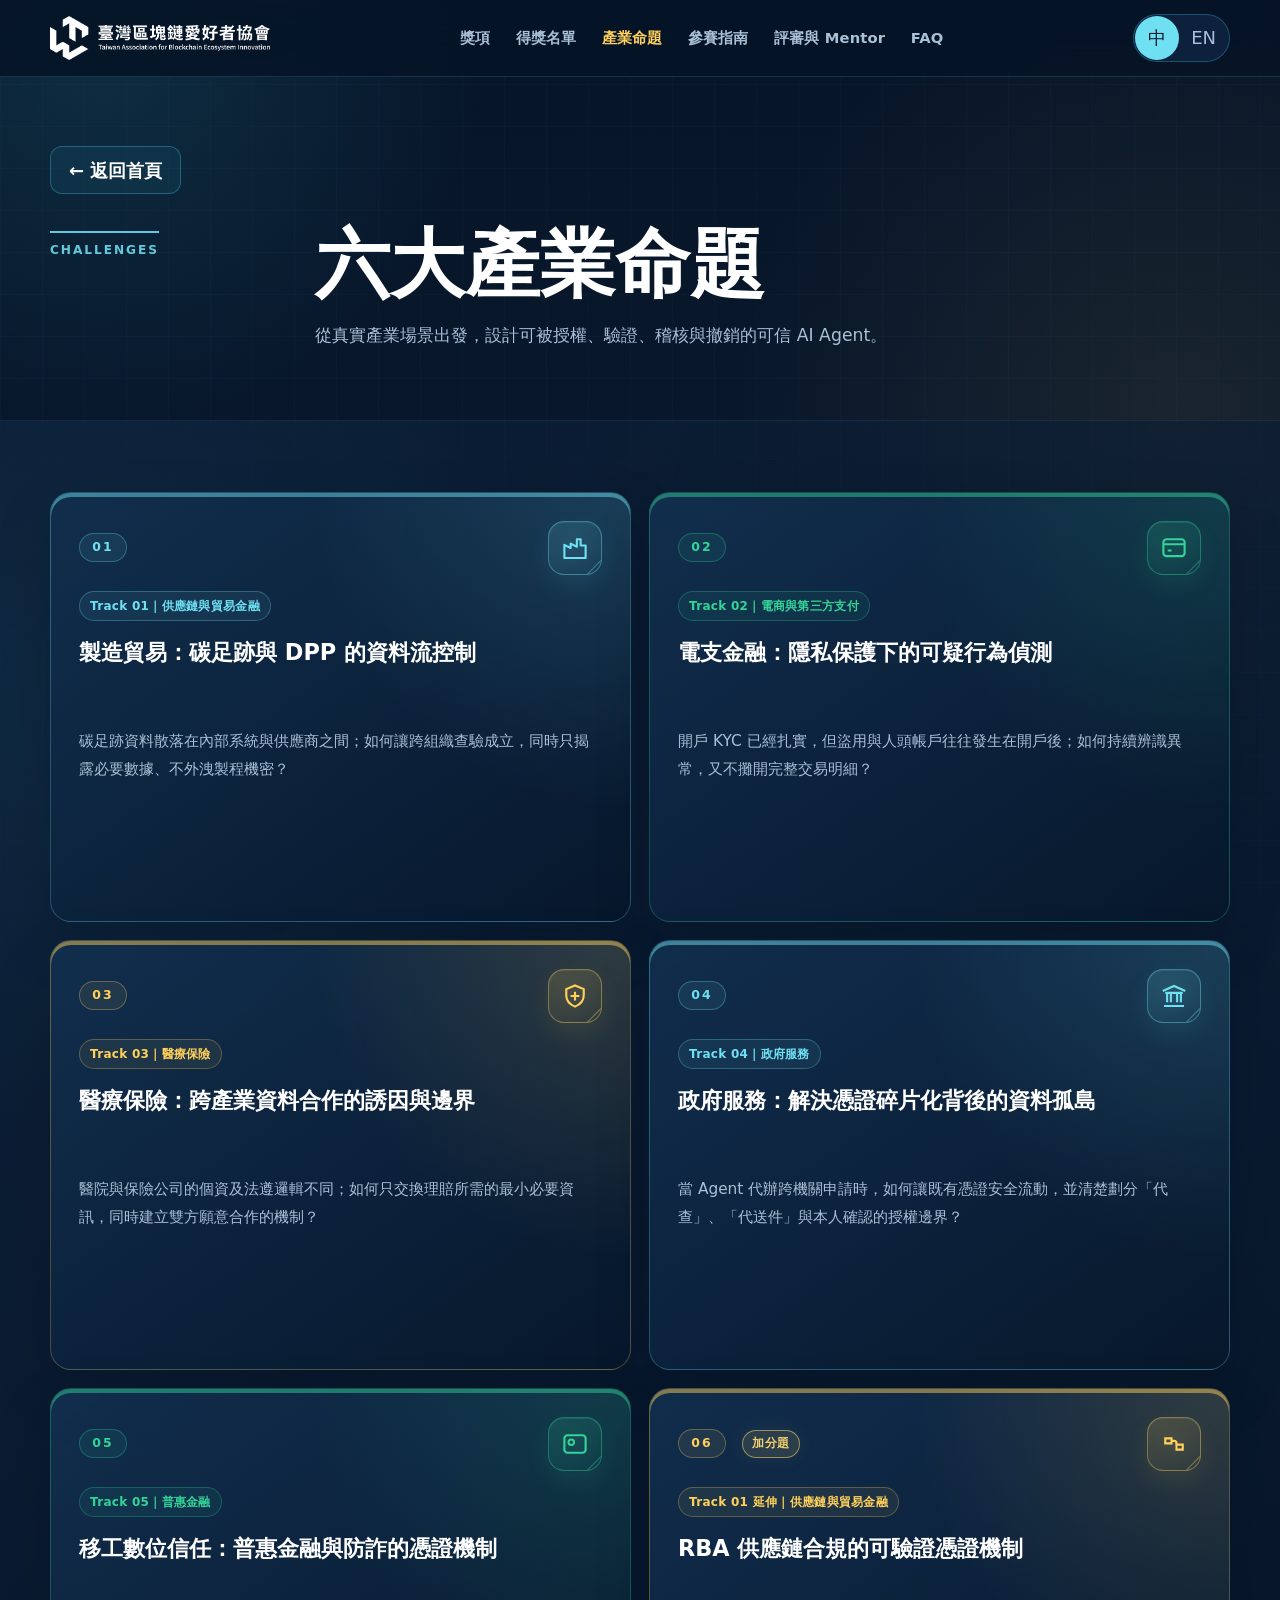
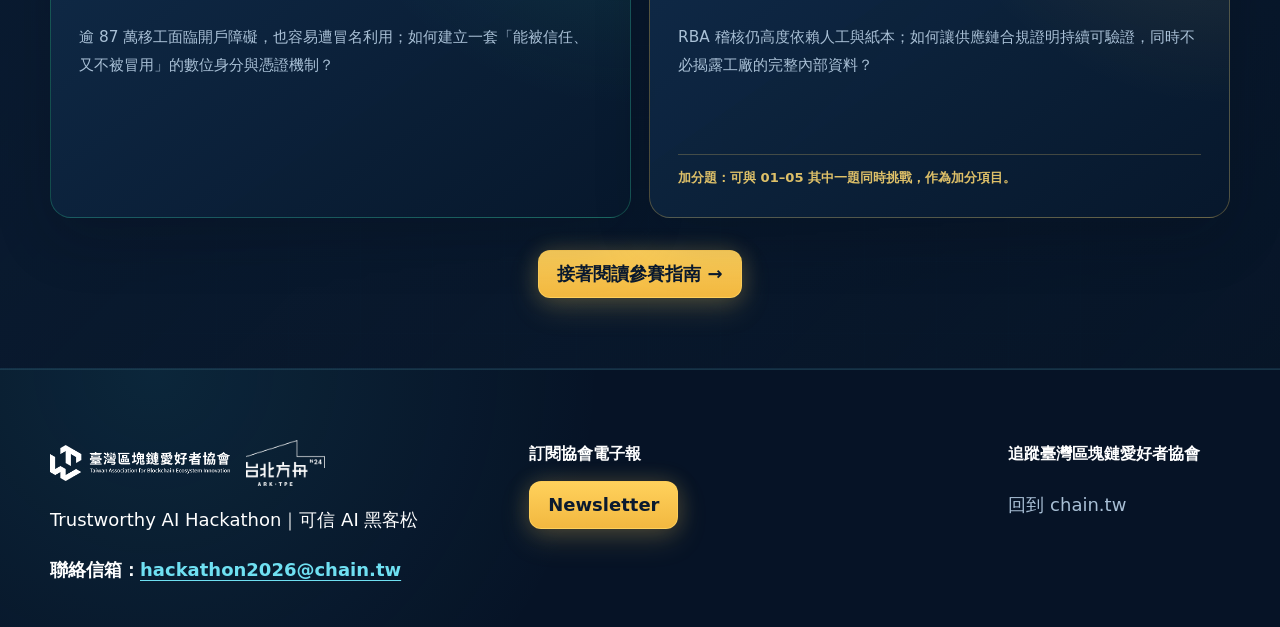
==== commit 3bacc5d5: "feat: publish post-event results and bilingual recap" ====
--- a/challenges.html
+++ b/challenges.html
@@ -25,7 +25,7 @@
     <header class="site-header" data-header><div class="container header-inner">
       <a class="brand" href="./index.html"><img class="brand-logo" src="./assets/official/tabei-logo.png" alt="TABEI" width="2788" height="560"><span><strong>TABEI</strong><small>Trustworthy AI Hackathon</small></span></a>
       <button class="nav-toggle" type="button" aria-controls="site-nav" aria-expanded="false"><span></span><span></span><span></span><span class="sr-only" data-i18n="nav.menu">開啟選單</span></button>
-      <div class="nav-panel" id="site-nav" data-nav-panel><nav class="site-nav" aria-label="主選單" data-i18n="aria.nav" data-i18n-attr="aria-label"><a href="./index.html#prizes" data-i18n="nav.prizes">獎項</a><a href="./challenges.html" aria-current="page" data-i18n="nav.tracks">產業命題</a><a href="./guide.html" data-i18n="nav.guide">參賽指南</a><a href="./index.html#judges" data-i18n="nav.network">評審與 Mentor</a><a href="./faq.html" data-i18n="nav.faq">FAQ</a></nav><div class="header-actions"><div class="language-toggle" role="group" aria-label="語言切換" data-i18n="aria.language" data-i18n-attr="aria-label"><button type="button" class="is-active" data-lang-button="zh-Hant" aria-pressed="true">中</button><button type="button" data-lang-button="en" aria-pressed="false">EN</button></div></div></div>
+      <div class="nav-panel" id="site-nav" data-nav-panel><nav class="site-nav" aria-label="主選單" data-i18n="aria.nav" data-i18n-attr="aria-label"><a href="./index.html#prizes" data-i18n="nav.prizes">獎項</a><a href="./index.html#results" data-i18n="nav.results">得獎名單</a><a href="./challenges.html" aria-current="page" data-i18n="nav.tracks">產業命題</a><a href="./guide.html" data-i18n="nav.guide">參賽指南</a><a href="./index.html#judges" data-i18n="nav.network">評審與 Mentor</a><a href="./faq.html" data-i18n="nav.faq">FAQ</a></nav><div class="header-actions"><div class="language-toggle" role="group" aria-label="語言切換" data-i18n="aria.language" data-i18n-attr="aria-label"><button type="button" class="is-active" data-lang-button="zh-Hant" aria-pressed="true">中</button><button type="button" data-lang-button="en" aria-pressed="false">EN</button></div></div></div>
     </div></header>
     <main id="main">
       <section class="section page-intro"><div class="reveal container"><a class="button button-secondary" href="./index.html#tracks" data-i18n="challengesPage.back">← 返回首頁</a><div class="section-heading"><p class="section-kicker">Challenges</p><h1 data-i18n="challengesPage.title">六大產業命題</h1><p data-i18n="challengesPage.subtitle">從真實產業場景出發，設計可被授權、驗證、稽核與撤銷的可信 AI Agent。</p></div></div></section>
--- a/styles.css
+++ b/styles.css
@@ -2473,7 +2473,7 @@
   box-shadow:0 0 42px rgba(255,209,92,.2);
 }
 .prize-main::before{
-  content:"CHAMPION"; position:absolute; top:14px; left:50%; transform:translateX(-50%);
+  content:attr(data-award-label); position:absolute; top:14px; left:50%; transform:translateX(-50%);
   padding:3px 12px; border-radius:999px; font-size:.68rem; font-weight:900; letter-spacing:.12em;
   color:var(--navy-900); background:var(--gold-400); box-shadow:0 0 18px rgba(255,209,92,.4);
 }
@@ -7384,8 +7384,7 @@
   display: none;
 }
 
-/* Confirmed special award: same hierarchy as the podium, with a restrained
-   cyan treatment. Recipient count and allocation are not stated. */
+/* Confirmed special award: same hierarchy as the podium. */
 .prize-podium .prize-special {
   grid-column: 1 / -1;
   order: 4;
@@ -8275,7 +8274,7 @@
   position: relative;
   z-index: 1;
   display: grid;
-  grid-template-columns: repeat(4, minmax(0, 1fr));
+  grid-template-columns: repeat(3, minmax(0, 1fr));
   grid-auto-rows: 1fr;
   gap: 16px;
   margin-top: 0;
@@ -8311,6 +8310,60 @@
   border-radius: 0;
 }
 
+#judges [data-judges-list] .judge-card-featured {
+  grid-column: 1 / -1;
+  display: grid;
+  grid-template-columns: minmax(300px, 0.85fr) minmax(0, 1.55fr);
+  border-color: rgba(255, 201, 77, 0.48);
+  background: linear-gradient(135deg, rgba(17, 43, 72, 0.96), rgba(7, 25, 45, 0.82));
+  box-shadow: 0 18px 44px rgba(1, 10, 21, 0.28), inset 0 1px 0 rgba(255, 201, 77, 0.12);
+}
+
+#judges [data-judges-list] .judge-card-featured picture {
+  height: 100%;
+  min-height: 360px;
+  aspect-ratio: auto;
+}
+
+#judges [data-judges-list] .judge-card-featured .judge-card-copy {
+  justify-content: center;
+  padding: clamp(24px, 4vw, 48px);
+}
+
+#judges [data-judges-list] .judge-card-featured .judge-name-zh {
+  font-size: clamp(1.65rem, 3vw, 2.4rem);
+}
+
+#judges [data-judges-list] .judge-card-featured .judge-name-en {
+  font-size: 1.05rem;
+}
+
+.judge-role {
+  display: flex;
+  align-items: center;
+  gap: 8px;
+  margin: 0 0 14px;
+  color: var(--gold-400);
+  font-family: var(--font-display);
+  font-size: 0.9rem;
+  font-weight: 850;
+  letter-spacing: 0.08em;
+  text-transform: uppercase;
+}
+
+.judge-role span + span::before {
+  margin-right: 8px;
+  color: rgba(255, 255, 255, 0.36);
+  content: "／";
+}
+
+/* Wei-Ting Wu's supplied portrait includes generous white margins. Keep the
+   source asset intact and tighten only its card presentation. */
+#judges .judge-card img[src*="mentor-wei-ting-wu"] {
+  transform: scale(1.18);
+  transform-origin: 50% 47%;
+}
+
 .judge-card-copy {
   display: flex;
   min-width: 0;
@@ -8354,8 +8407,131 @@
   margin-top: 4px;
 }
 
+.mentor-schedule {
+  position: relative;
+  z-index: 1;
+  display: grid;
+  gap: 18px;
+  padding-top: 24px;
+  border-top: 1px solid rgba(116, 216, 225, 0.18);
+}
+
+.mentor-schedule-heading {
+  display: flex;
+  align-items: end;
+  justify-content: space-between;
+  gap: 20px;
+}
+
+.mentor-schedule-heading h4,
+.mentor-schedule-heading p,
+.mentor-schedule-online p,
+.mentor-schedule-note {
+  margin: 0;
+}
+
+.mentor-schedule-heading h4 {
+  margin-top: 4px;
+  color: var(--text);
+  font-size: clamp(1.35rem, 2vw, 1.8rem);
+  line-height: 1.3;
+}
+
+.mentor-schedule-heading p {
+  color: var(--text-muted);
+  font-size: 0.95rem;
+}
+
+.mentor-schedule-grid {
+  display: grid;
+  grid-template-columns: repeat(3, minmax(0, 1fr));
+  gap: 16px;
+}
+
+.mentor-schedule-card {
+  min-width: 0;
+  overflow: hidden;
+  border: 1px solid rgba(116, 216, 225, 0.22);
+  border-radius: 16px;
+  background: rgba(7, 25, 45, 0.7);
+}
+
+.mentor-schedule-time {
+  display: grid;
+  gap: 4px;
+  padding: 16px 18px;
+  border-bottom: 1px solid rgba(116, 216, 225, 0.18);
+  background: rgba(11, 36, 64, 0.9);
+}
+
+.mentor-schedule-time strong {
+  color: var(--text);
+  font-size: 1.05rem;
+}
+
+.mentor-schedule-time time {
+  color: var(--cyan-300);
+  font-family: var(--font-display);
+  font-size: 1.15rem;
+  font-weight: 800;
+  letter-spacing: 0.02em;
+}
+
+.mentor-schedule-card ul {
+  display: grid;
+  gap: 10px;
+  margin: 0;
+  padding: 16px 18px 18px;
+  list-style: none;
+}
+
+.mentor-schedule-card li {
+  display: flex;
+  align-items: center;
+  gap: 10px;
+  color: var(--text);
+  line-height: 1.45;
+}
+
+.mentor-schedule-card li::before {
+  width: 7px;
+  height: 7px;
+  flex: 0 0 7px;
+  border-radius: 50%;
+  background: var(--cyan-300);
+  content: "";
+}
+
+.mentor-schedule-online {
+  display: grid;
+  gap: 6px;
+  padding: 16px 18px;
+  border: 1px solid rgba(116, 216, 225, 0.22);
+  border-radius: 14px;
+  background: rgba(17, 43, 72, 0.7);
+}
+
+.mentor-schedule-online strong {
+  color: var(--cyan-300);
+  font-size: 0.95rem;
+}
+
+.mentor-schedule-online p,
+.mentor-schedule-note {
+  color: var(--text-muted);
+  line-height: 1.6;
+}
+
+.mentor-schedule-note {
+  font-size: 0.9rem;
+}
+
 @media (max-width: 980px) {
   #judges .judge-list {
+    grid-template-columns: repeat(2, minmax(0, 1fr));
+  }
+
+  .mentor-schedule-grid {
     grid-template-columns: repeat(2, minmax(0, 1fr));
   }
 }
@@ -8406,6 +8582,40 @@
   #judges .judge-affiliation-zh {
     margin-top: 10px;
   }
+
+  #judges [data-judges-list] .judge-card-featured {
+    grid-column: auto;
+    grid-template-columns: 1fr;
+  }
+
+  #judges [data-judges-list] .judge-card-featured picture {
+    display: block;
+    width: 100%;
+    height: auto;
+    min-height: 0;
+    aspect-ratio: 1;
+  }
+
+  #judges [data-judges-list] .judge-card-featured img {
+    width: 100%;
+    height: 100%;
+    object-fit: cover;
+  }
+
+  #judges [data-judges-list] .judge-card-featured .judge-card-copy {
+    padding: 20px;
+  }
+
+  .mentor-schedule-heading {
+    align-items: start;
+    flex-direction: column;
+    gap: 6px;
+  }
+
+  .mentor-schedule-grid {
+    grid-template-columns: 1fr;
+    gap: 12px;
+  }
 }
 
 /* Detail pages keep the fixed site header clear while reusing the main
@@ -8459,24 +8669,27 @@
   min-height: 230px;
   align-content: start;
   padding: 28px;
-  border: 1px solid var(--line);
+  border: 1px solid rgba(111, 224, 242, 0.22);
   border-radius: var(--radius);
-  background: var(--text);
-  box-shadow: var(--shadow);
+  color: var(--text);
+  background:
+    linear-gradient(145deg, rgba(57, 194, 224, 0.09), transparent 48%),
+    var(--card-bg);
+  box-shadow: 0 16px 34px rgba(1, 10, 21, 0.18);
   transition: transform 160ms ease, border-color 160ms ease, box-shadow 160ms ease;
 }
 
 .landing-board-card:hover,
 .landing-board-card:focus-visible {
   transform: translateY(-3px);
-  border-color: var(--primary);
-  box-shadow: var(--shadow-soft);
+  border-color: rgba(111, 224, 242, 0.62);
+  box-shadow: 0 18px 38px rgba(1, 10, 21, 0.26), 0 0 0 1px rgba(111, 224, 242, 0.1);
 }
 
 .landing-board-number {
   width: fit-content;
   margin-bottom: 22px;
-  color: var(--trust);
+  color: var(--cyan-300);
   font-family: var(--font-display, "Space Grotesk", sans-serif);
   font-weight: 800;
   letter-spacing: 0.08em;
@@ -8484,16 +8697,17 @@
 
 .landing-board-card h3 {
   margin-bottom: 10px;
+  color: var(--text);
   font-size: 1.35rem;
 }
 
 .landing-board-card p {
-  color: var(--ink-soft);
+  color: var(--text-muted);
 }
 
 .landing-board-card strong {
   margin-top: auto;
-  color: var(--primary);
+  color: var(--gold-400);
 }
 
 .compat-anchor {
@@ -8541,6 +8755,47 @@
   scroll-margin-top: 100px;
 }
 
+/* Results reuse prize cards; only adjust flow and spacing for longer copy. */
+@media (min-width: 821px) {
+  .landing-home .site-nav {
+    flex-wrap: wrap;
+    gap: 4px 14px;
+  }
+
+  .landing-home .site-nav a {
+    white-space: nowrap;
+  }
+
+  .landing-home .header-actions {
+    flex-wrap: wrap;
+    justify-content: flex-end;
+  }
+}
+
+#results .results-group + .results-group {
+  margin-top: 28px;
+}
+
+#results .prize-grid {
+  grid-template-columns: repeat(auto-fit, minmax(min(100%, 260px), 1fr));
+}
+
+#results .prize-card {
+  position: relative;
+  min-width: 0;
+  align-content: start;
+  overflow-wrap: anywhere;
+}
+
+#results .prize-card h4,
+#results .prize-card p {
+  margin-block: 0;
+}
+
+#results .prize-main h3 {
+  padding-top: 28px;
+}
+
 @media (max-width: 820px) {
   .workshop-detail-page main,
   .content-page main {
